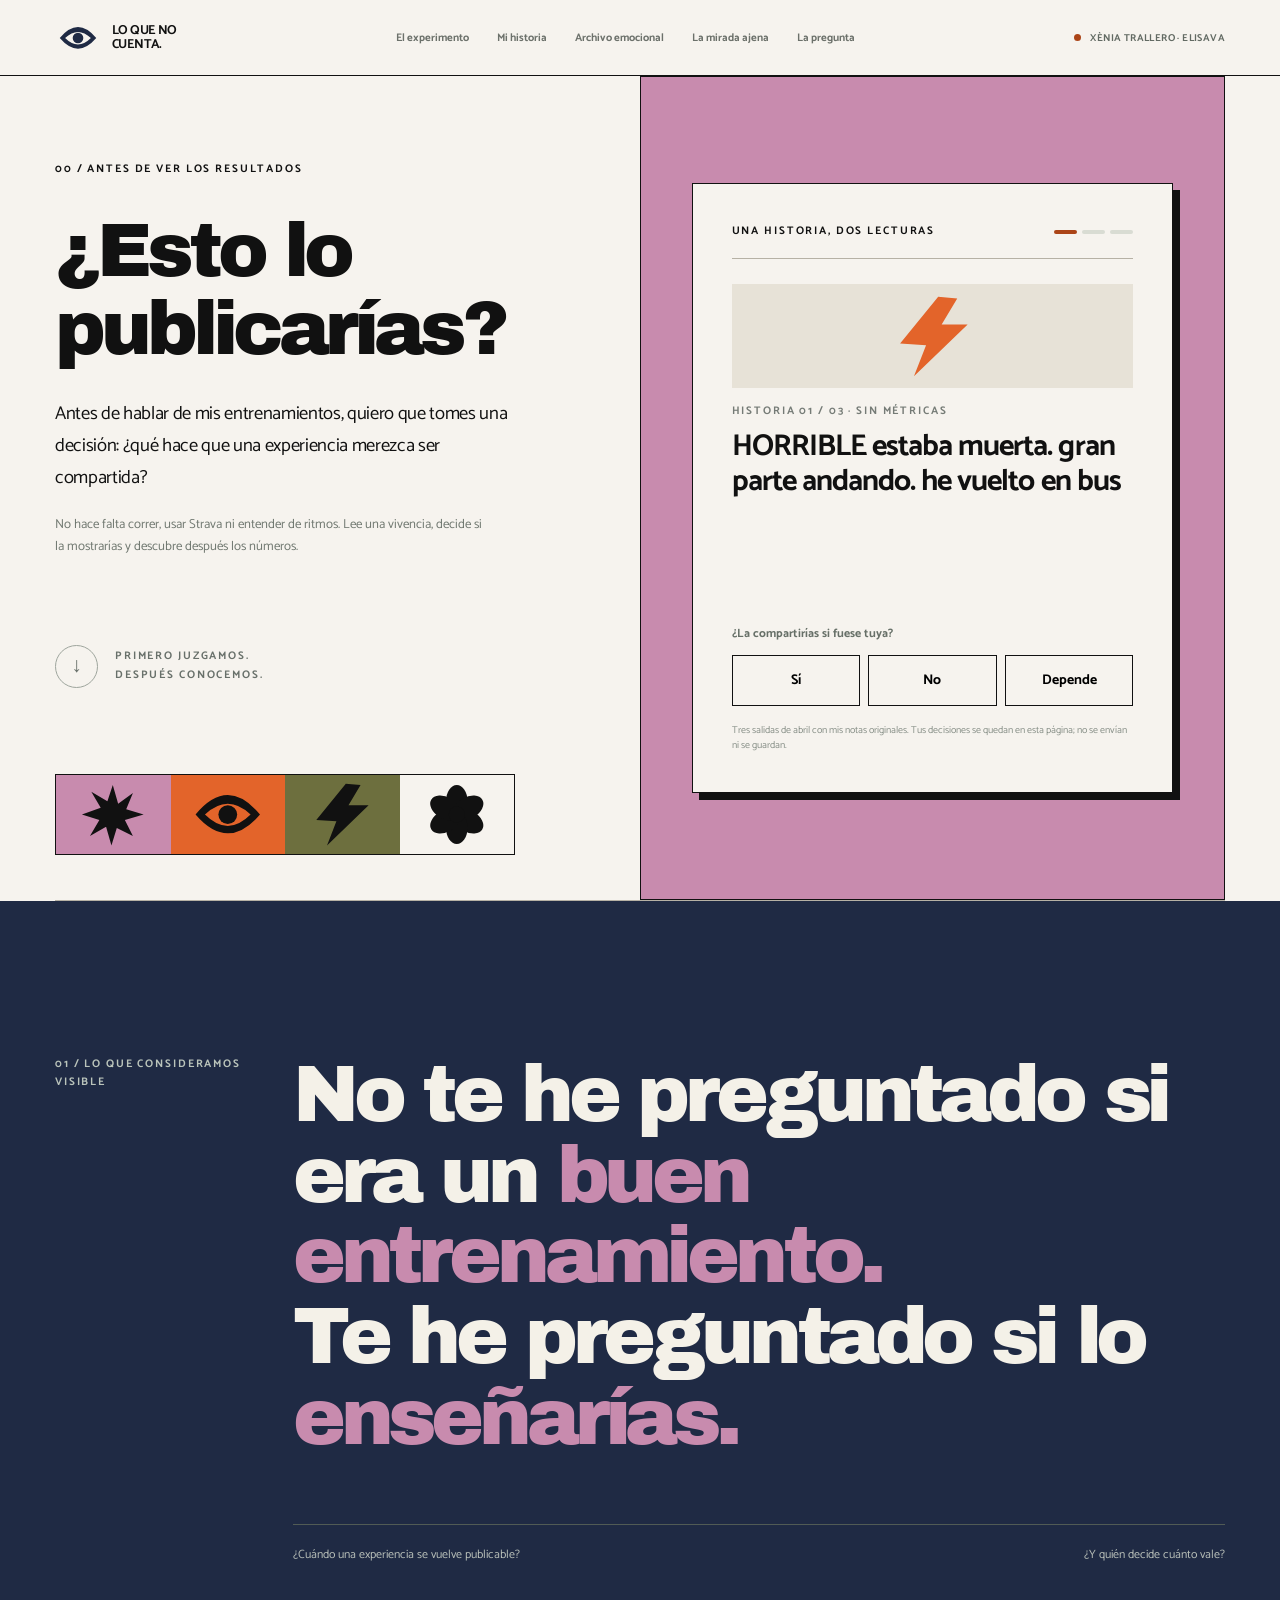
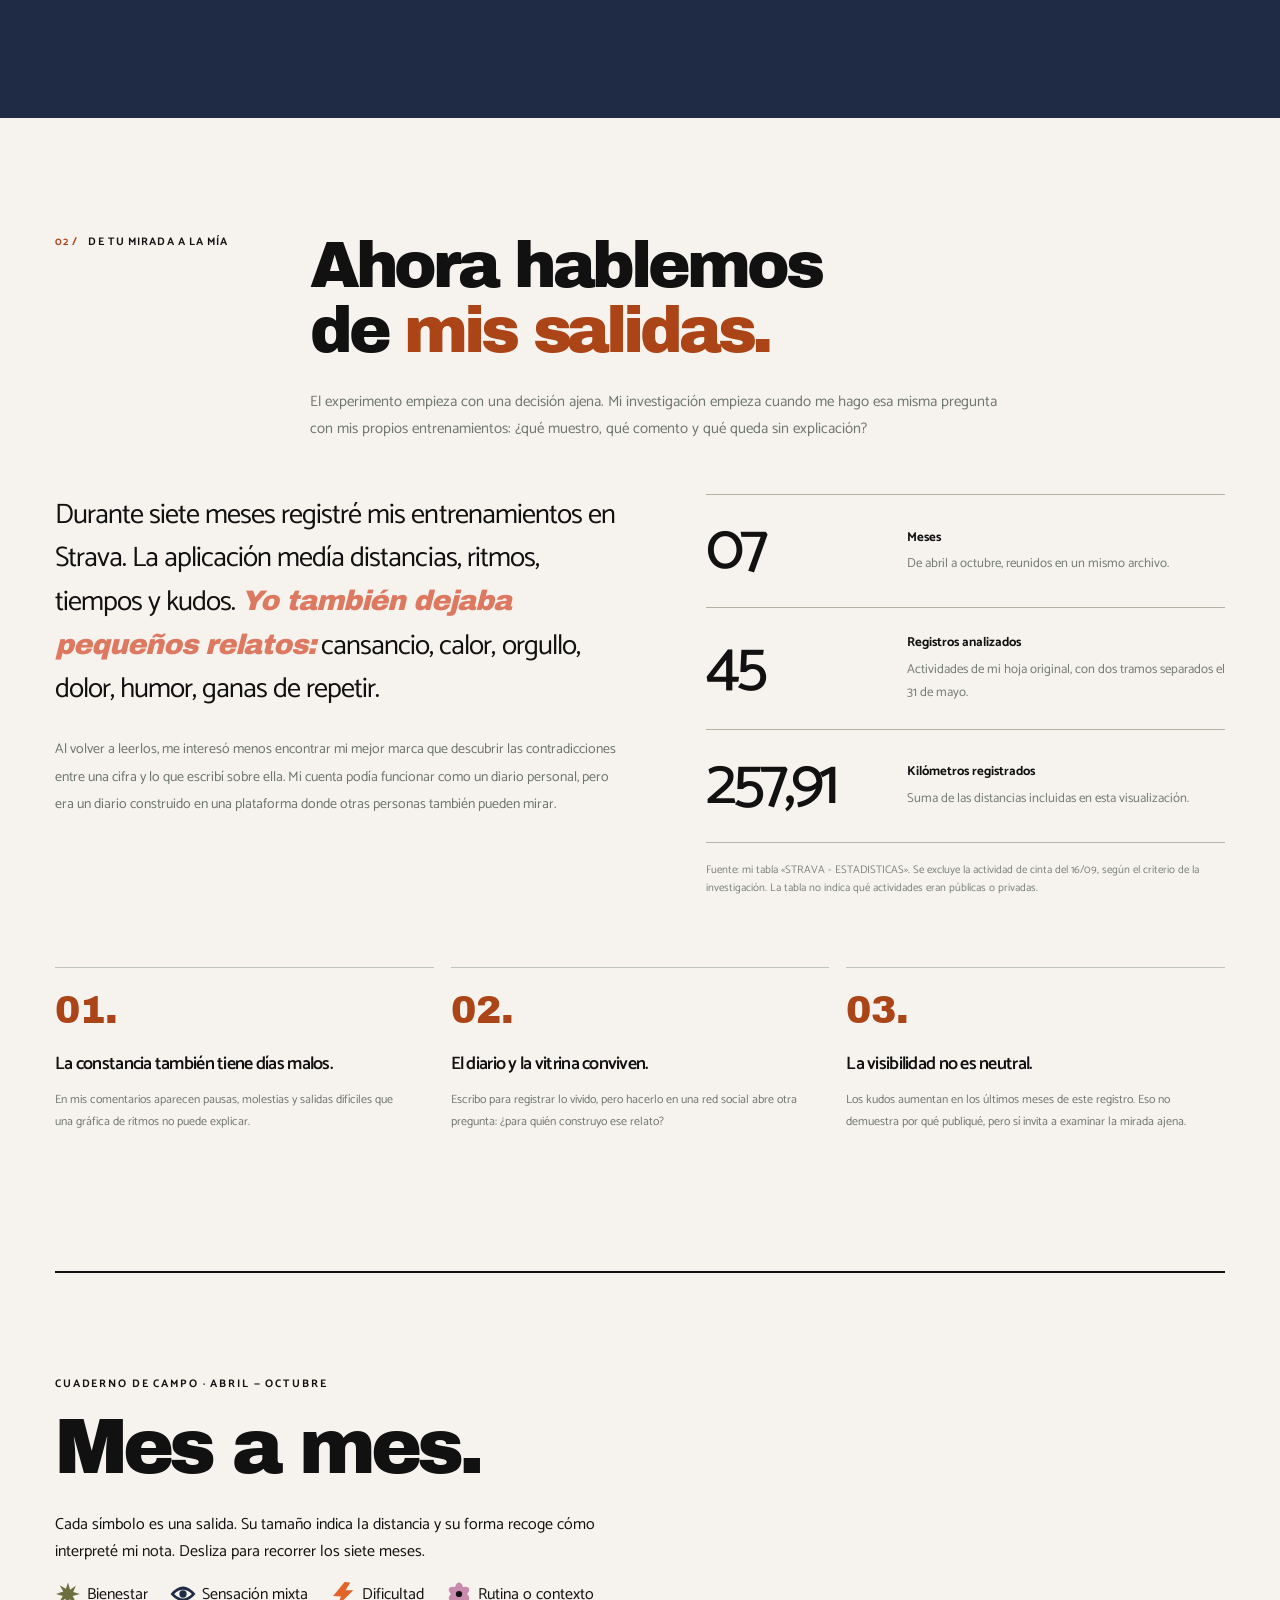
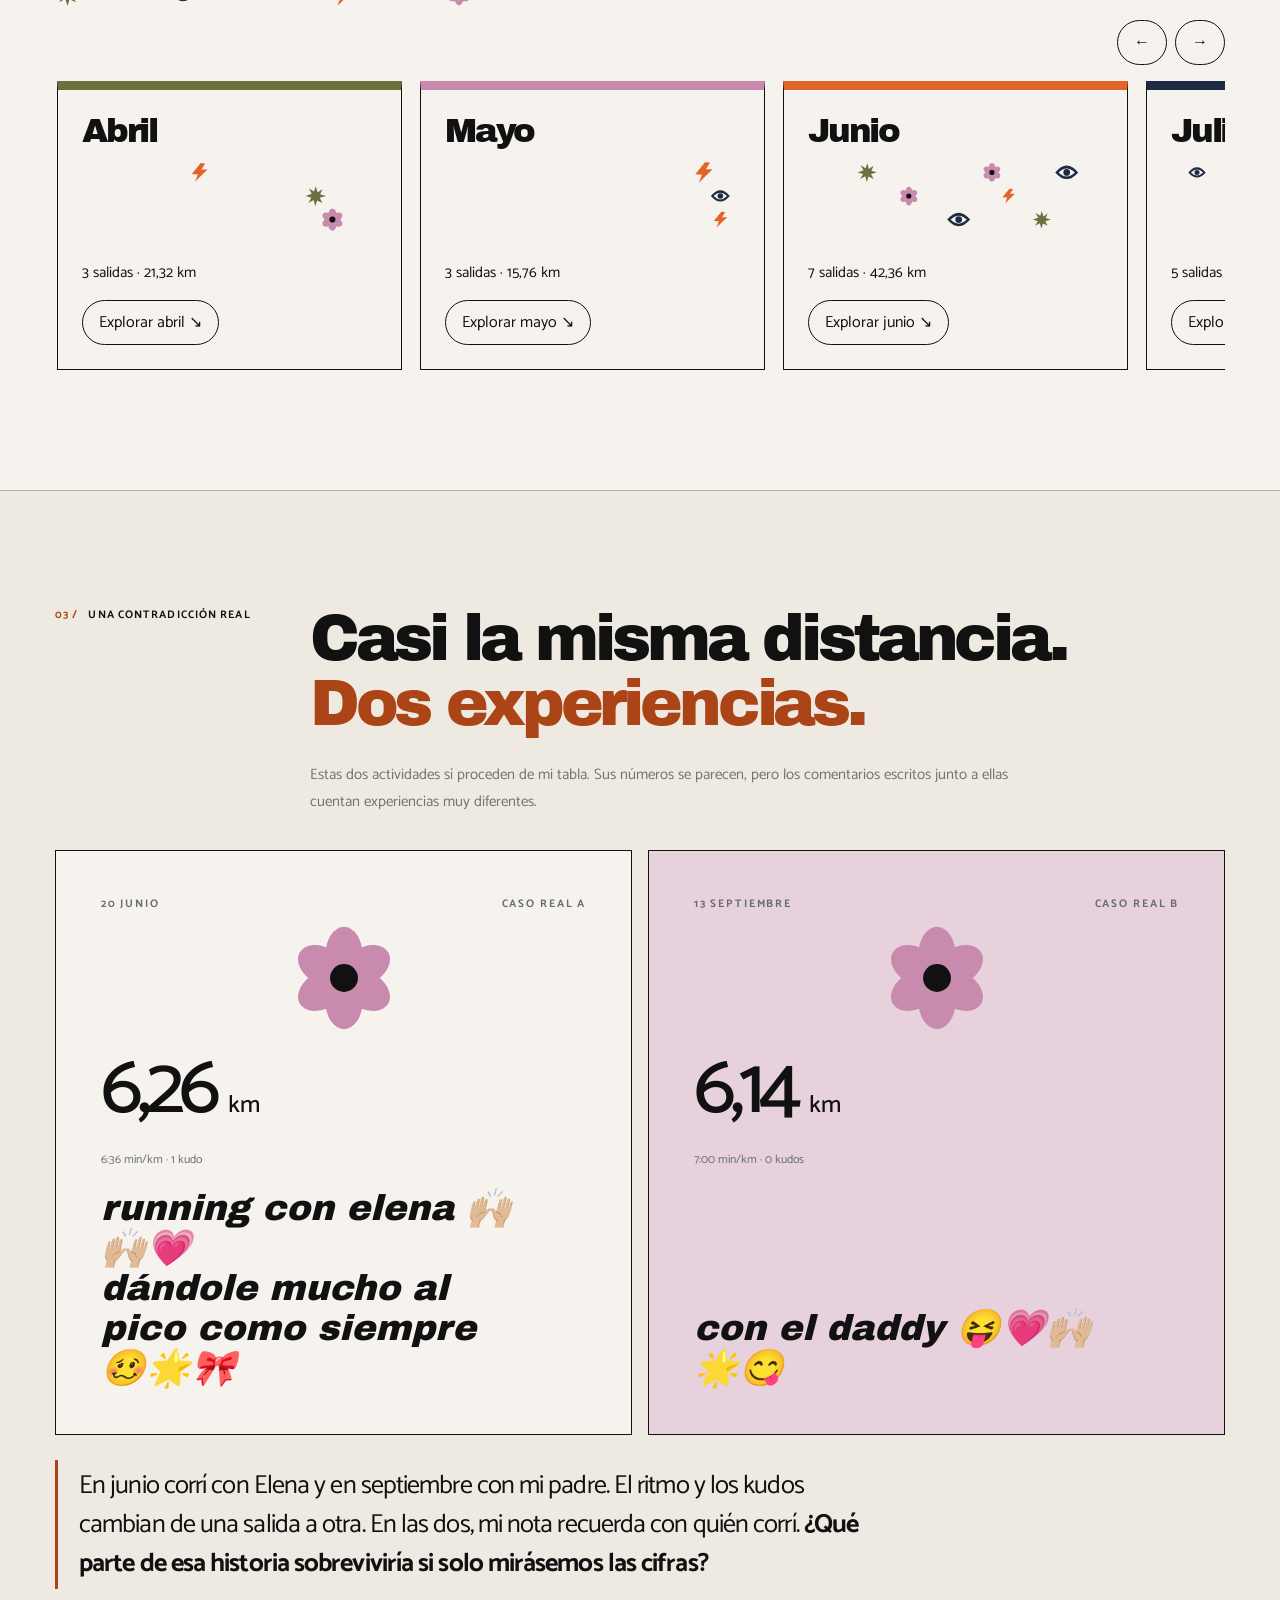
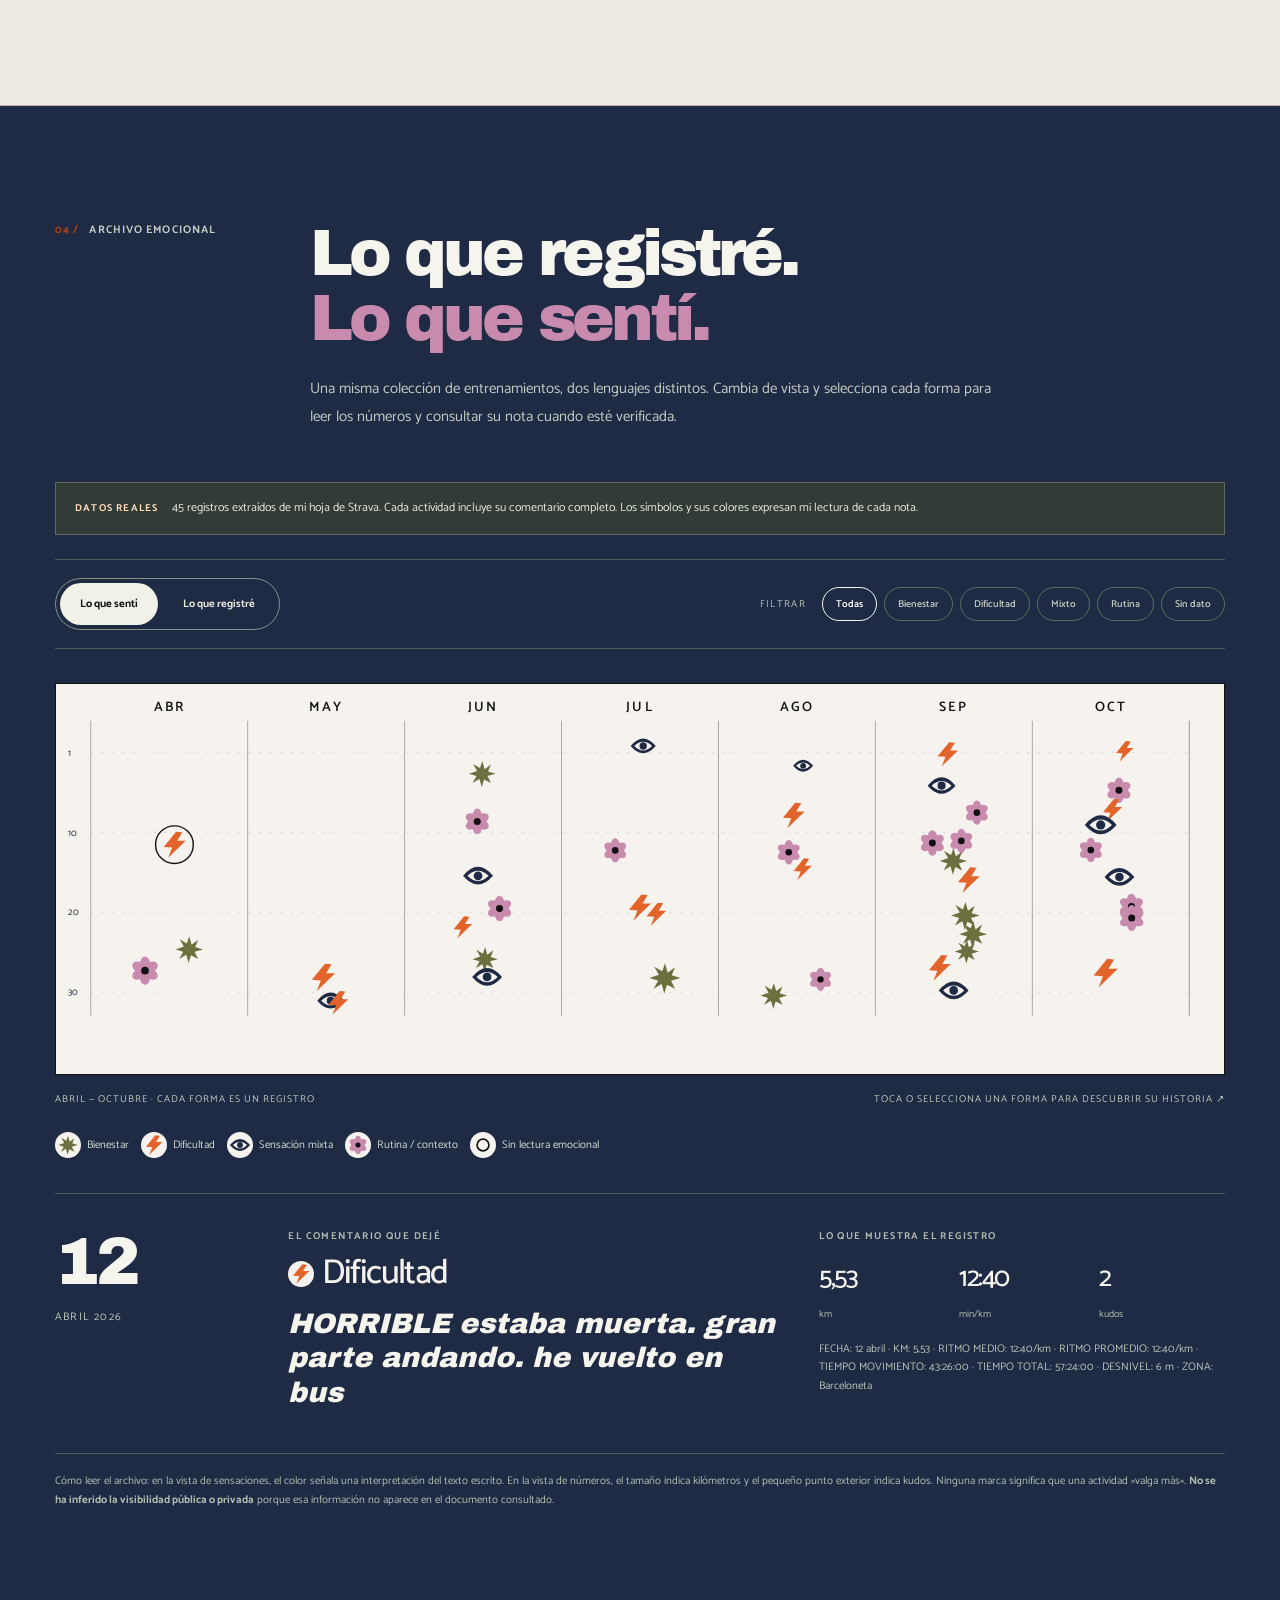
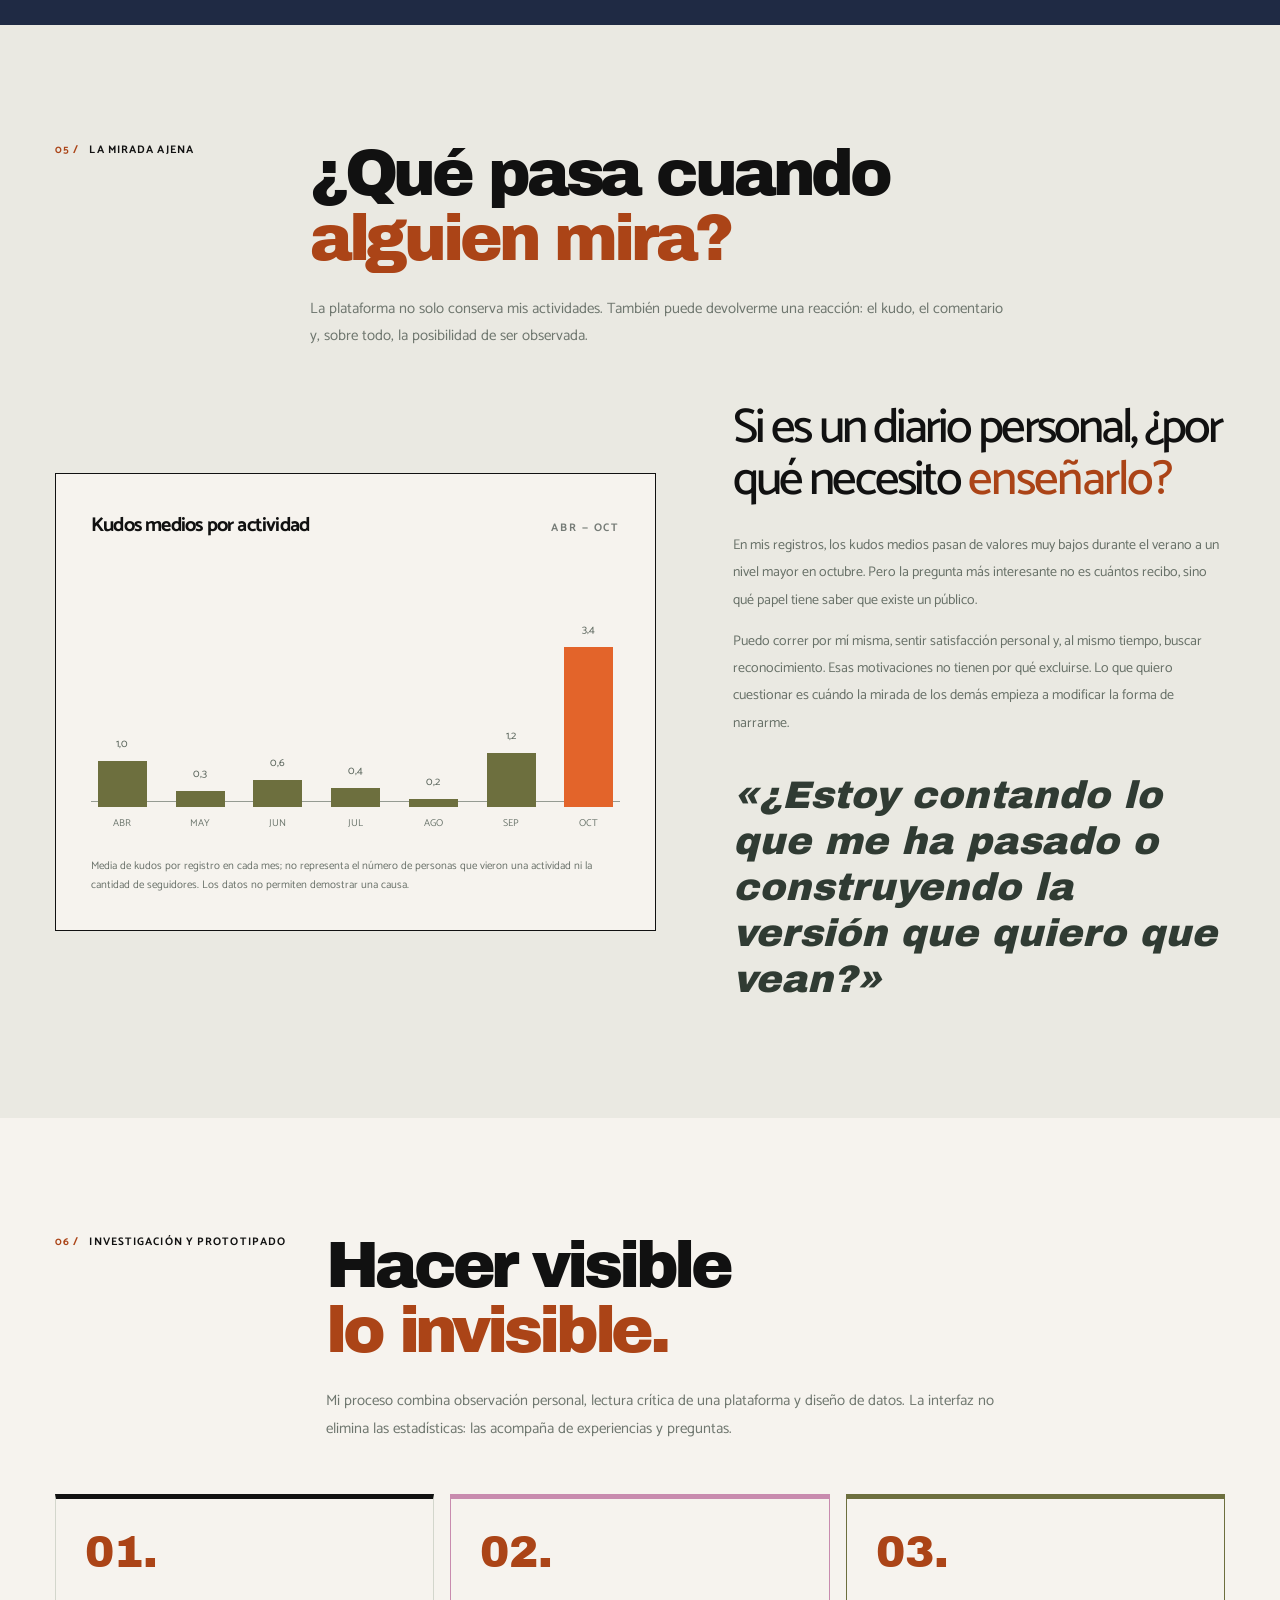
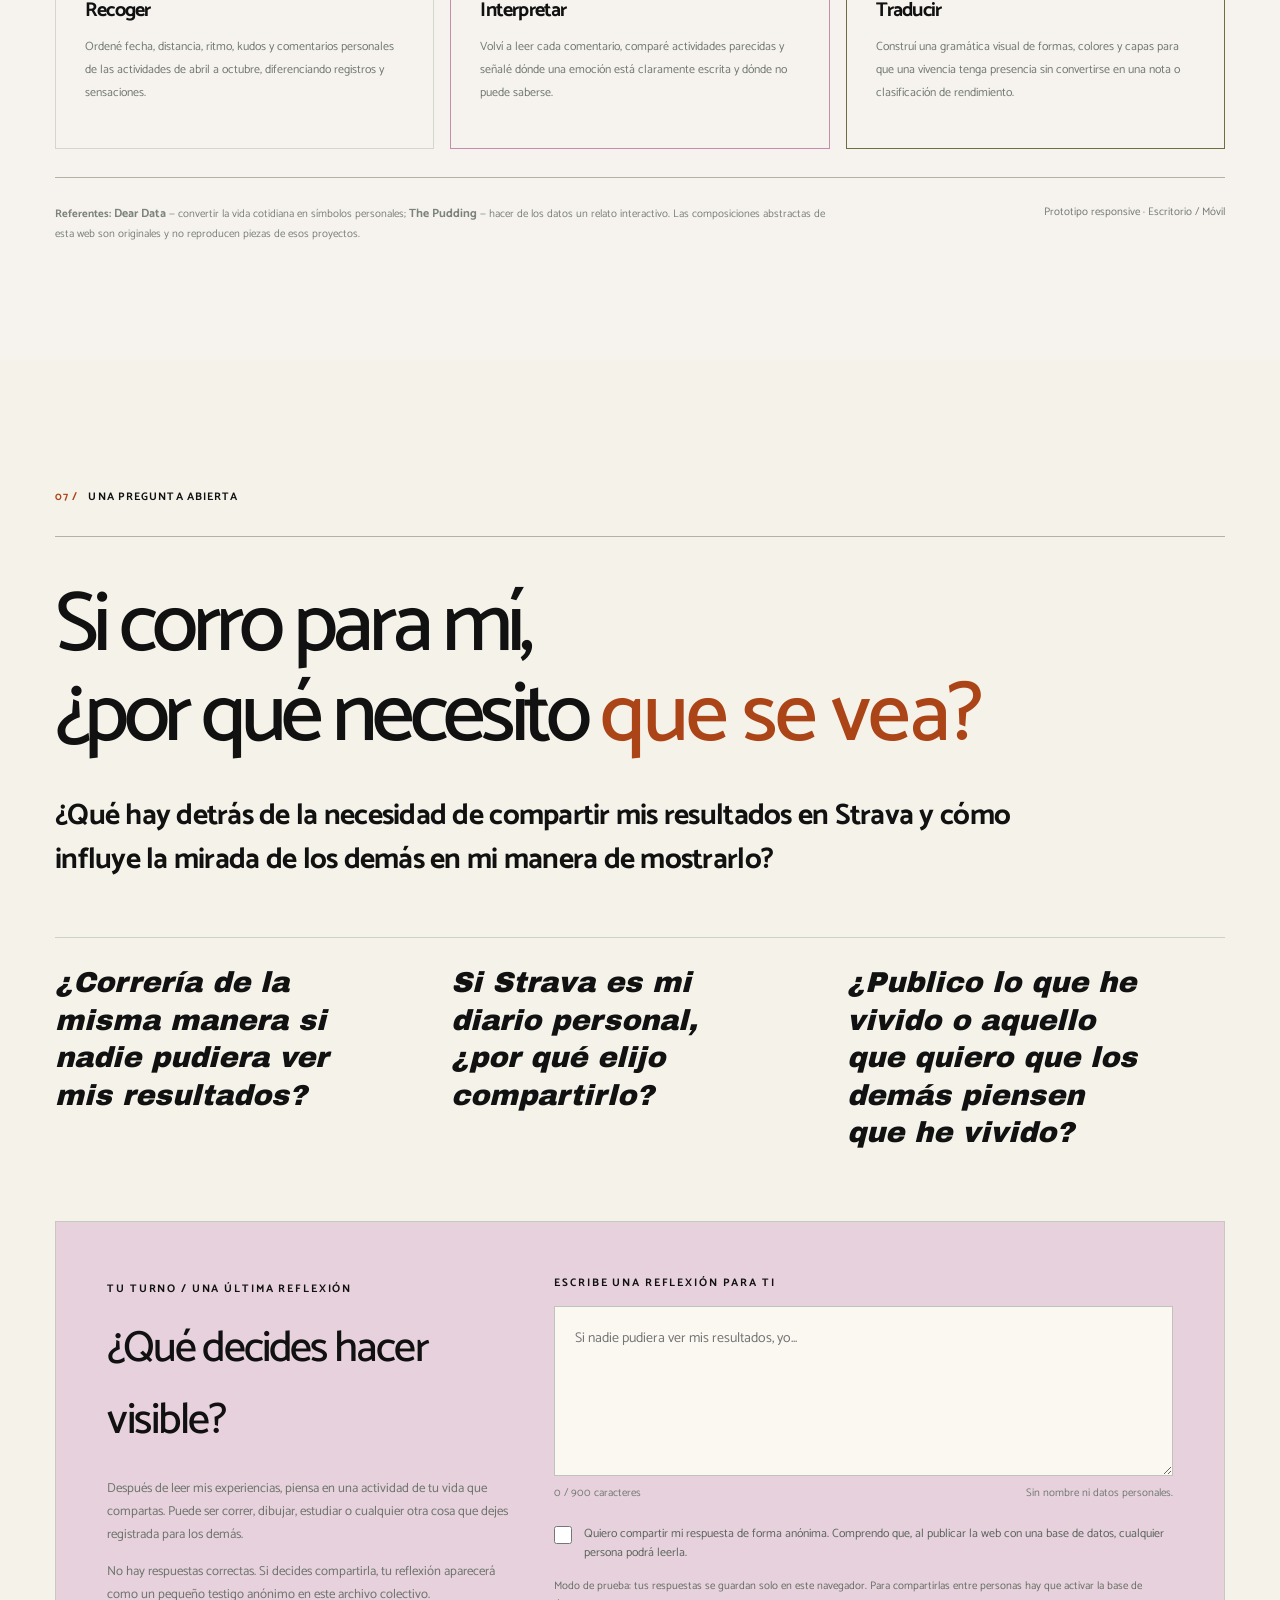
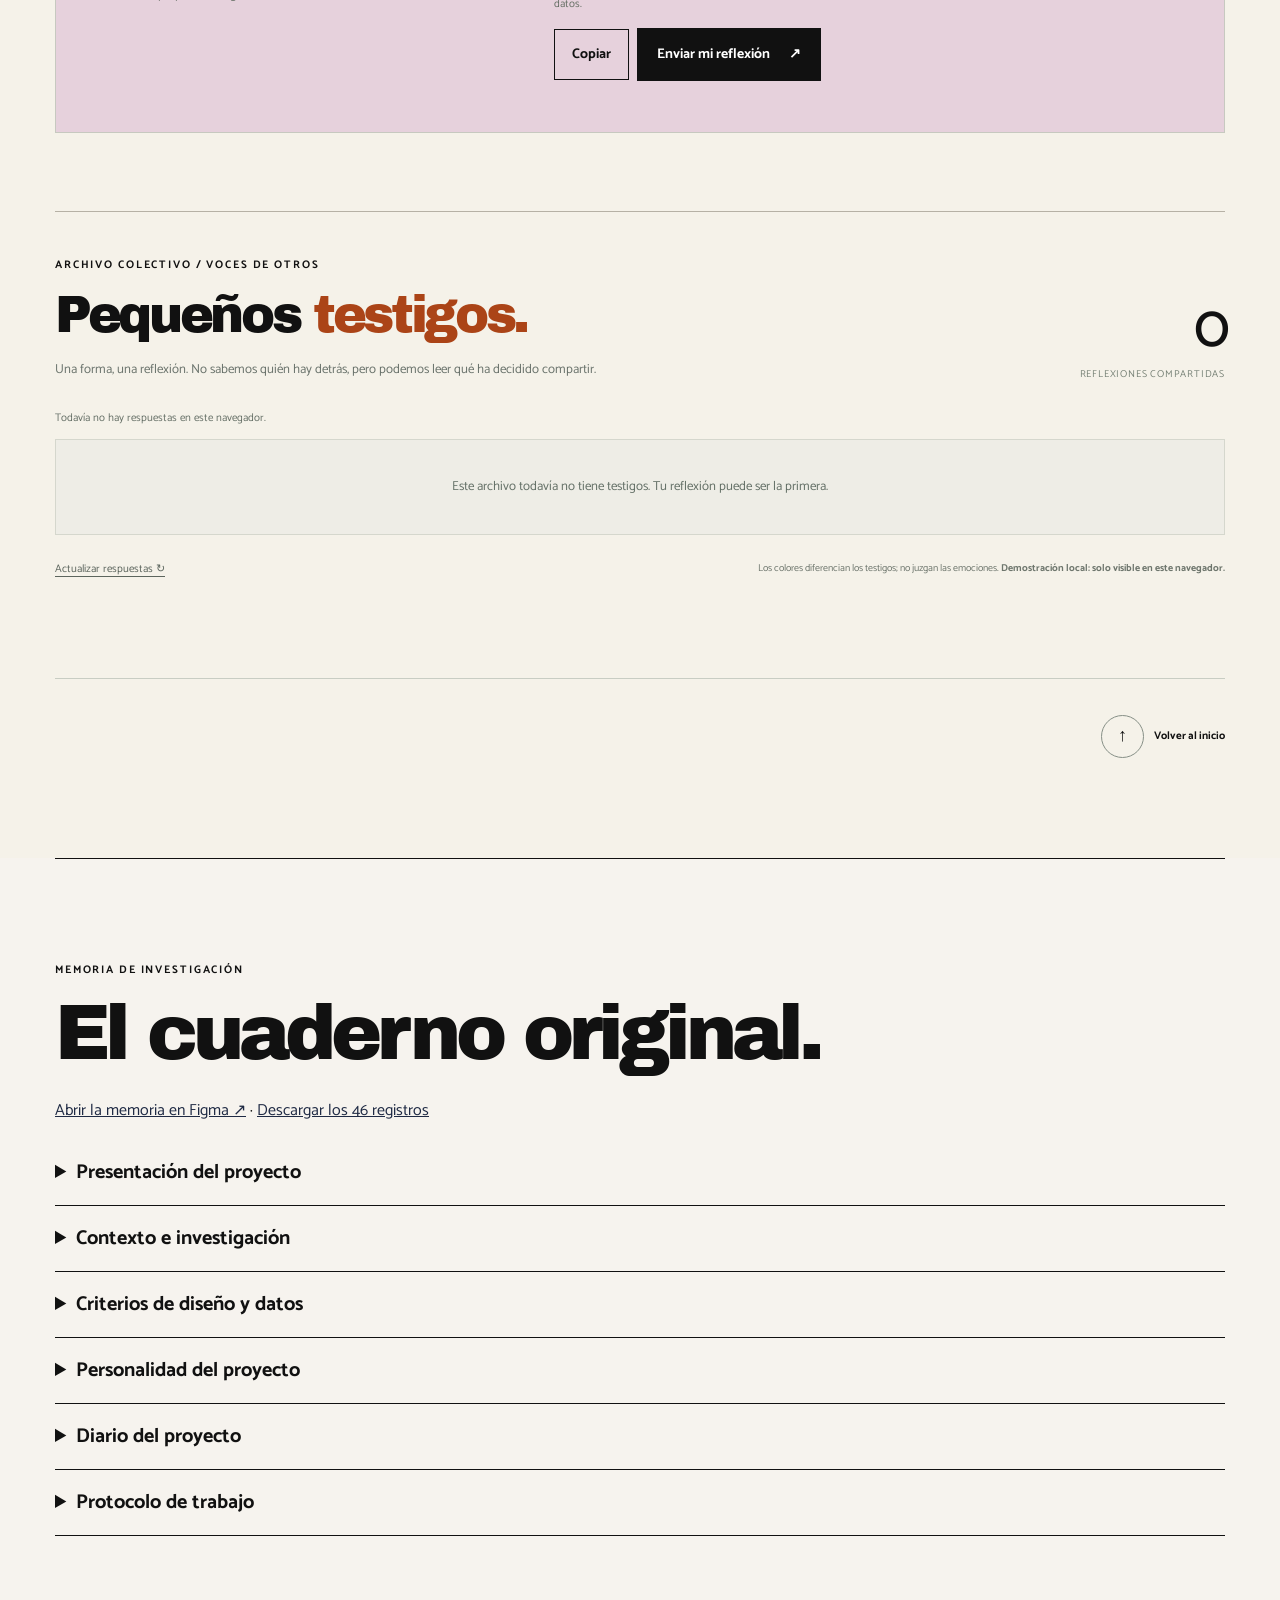
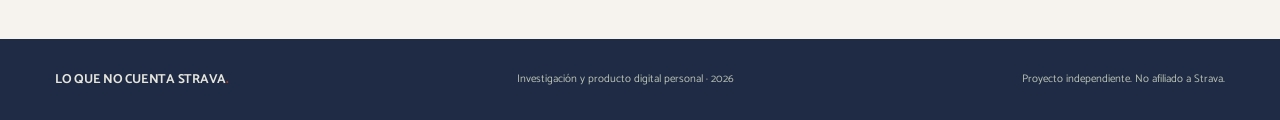
==== Lo_que_no_cuenta_Strava.html @ 8b1f1127 "Web y cambios 23/11" ====
<!doctype html>
<html lang="es">
<head>
  <meta charset="utf-8">
  <meta name="viewport" content="width=device-width, initial-scale=1">
  <meta name="theme-color" content="#F6F3EE">
  <meta name="description" content="Lo que no cuenta Strava: una experiencia interactiva sobre qué entrenamientos decidimos mostrar y qué sentimos al correr.">
  <title>¿Esto lo publicarías? — Lo que no cuenta Strava</title>
<style>@font-face{font-family:Catamaran;src:url([data-uri]) format('truetype');font-weight:100 900;font-display:swap}
    :root{--paper:#f7f5f0;--cream:#eeece4;--white:#fffefa;--ink:#272c29;--muted:#757b76;--line:#d8dad2;--coral:#E3642A;--blue:#8ab1d0;--green:#9fb89a;--lilac:#b5a9c7;--mustard:#d9bd7c;--dark:#272d2b;--darkLine:#515b55;--sans:'Catamaran',Arial,sans-serif;--serif:'Instrument Serif',Georgia,serif}
    *{box-sizing:border-box}html{scroll-behavior:smooth;scroll-padding-top:77px}body{margin:0;background:var(--paper);color:var(--ink);font-family:var(--sans);-webkit-font-smoothing:antialiased}button,textarea{font:inherit}button{cursor:pointer}a{color:inherit}a:hover{color:#d96d55}button:focus-visible,a:focus-visible,textarea:focus-visible,[role=button]:focus-visible{outline:3px solid var(--coral);outline-offset:4px}::selection{background:var(--mustard);color:var(--ink)}[hidden]{display:none!important}
    .wrap{width:min(1320px,calc(100% - 110px));margin:auto}.eyebrow{font-size:11px;text-transform:uppercase;letter-spacing:.17em;font-weight:700;line-height:1.7}.micro{font-size:11px;line-height:1.65}.muted{color:var(--muted)}.serif{font-family:var(--serif);font-style:italic;font-weight:400;letter-spacing:-.035em}.display{font-weight:500;letter-spacing:-.075em;line-height:.94}.line{height:1px;background:var(--line)}.topbar{position:sticky;top:0;z-index:30;background:#f7f5f0ed;border-bottom:1px solid var(--line);backdrop-filter:blur(18px)}.nav{height:75px;display:flex;align-items:center;justify-content:space-between;gap:30px}.logo{display:inline-flex;align-items:center;gap:11px;text-decoration:none;font-size:13px;font-weight:700;line-height:1.06;letter-spacing:-.045em}.logo svg{width:35px;height:35px;flex:none}.navlinks{display:flex;align-items:center;gap:clamp(14px,2.2vw,36px)}.navlinks a{font-size:11px;font-weight:700;text-decoration:none;color:#6c716b}.navlinks a:hover{color:var(--coral)}.navmeta{font-size:10px;font-weight:700;letter-spacing:.12em;color:#626a63;text-transform:uppercase;white-space:nowrap}.navmeta:before{content:'';display:inline-block;width:7px;height:7px;background:var(--coral);border-radius:50%;margin-right:9px}.menu-btn{display:none;border:0;background:none;color:var(--ink);font-size:28px;line-height:1}.scroll-progress{position:absolute;bottom:-1px;left:0;height:2px;width:0;background:var(--coral)}
    /* The site starts with a decision, not a conventional introduction. */
    .opening{display:grid;grid-template-columns:1fr 1fr;min-height:min(825px,calc(100svh - 75px));border-bottom:1px solid var(--line)}.opening-copy{padding:clamp(55px,6.6vw,115px) clamp(30px,4.5vw,76px) 45px 0;position:relative;display:flex;flex-direction:column;justify-content:space-between;overflow:hidden}.opening-copy>div{position:relative;z-index:1}.opening h1{font-size:clamp(72px,7.5vw,116px);margin:33px 0 30px;max-width:760px}.opening h1 em{color:var(--coral);font-size:1.03em}.lede{font-size:clamp(16px,1.45vw,19px);line-height:1.75;letter-spacing:-.018em;max-width:465px;margin:0}.hint{font-size:13px;line-height:1.7;color:#707870;max-width:430px;margin:19px 0 0}.opening-tag{display:flex;gap:17px;align-items:center;padding-top:38px;color:#68706a}.round-arrow{display:grid;place-items:center;width:43px;height:43px;border:1px solid #9ea59d;border-radius:50%;font-size:21px;text-decoration:none;transition:transform .25s}.round-arrow:hover{transform:translateY(4px)}.opening-watermark{position:absolute;bottom:55px;right:0;opacity:.32;pointer-events:none;transform:translateX(25%);width:70%;max-width:480px}.opening-watermark path{fill:none;stroke:var(--coral);stroke-width:2}
    .experiment-pane{background:#f0eee7;border-left:1px solid var(--line);padding:clamp(26px,4vw,68px);display:flex;align-items:center;justify-content:center}.experiment-card{background:#fffcf5;box-shadow:0 22px 70px #2427220a;border:1px solid #d9dbd1;width:100%;max-width:565px;padding:clamp(25px,3vw,46px);min-height:610px;display:flex;flex-direction:column}.experiment-top{display:flex;justify-content:space-between;gap:18px;align-items:center;padding-bottom:17px;border-bottom:1px solid var(--line)}.step-dots{display:flex;gap:5px;align-items:center}.step-dots i{height:4px;width:23px;border-radius:8px;background:#d9dcd3;display:block}.step-dots i.active{background:var(--coral)}.sketch{width:100%;height:104px;display:flex;align-items:center;justify-content:center;overflow:hidden;margin:25px 0 14px}.sketch svg{height:100px;width:100%;max-width:340px}.sketch path{fill:none;stroke-linecap:round;stroke-linejoin:round}.story-text{font-size:clamp(24px,2.35vw,35px);line-height:1.18;letter-spacing:-.047em;margin:8px 0 28px;font-weight:500;min-height:139px}.answer-area{margin-top:auto}.prompt{font-size:12px;margin-bottom:12px;font-weight:700;color:#677068}.choice-row{display:grid;grid-template-columns:1fr 1fr 1fr;gap:8px}.choice{border:1px solid #aeb5aa;background:transparent;padding:13px 8px;font-size:11px;font-weight:700;min-height:44px}.choice:hover,.choice.selected{color:#fff;border-color:var(--ink);background:var(--ink)}.reveal{margin-top:22px;padding-top:20px;border-top:1px solid var(--line);animation:appear .35s both}.reveal-title{display:flex;justify-content:space-between;font-size:10px;letter-spacing:.1em;font-weight:700;text-transform:uppercase;color:#70776e;margin-bottom:13px}.metrics{display:grid;grid-template-columns:repeat(3,1fr);gap:10px}.metric b{display:block;font-size:clamp(22px,2.5vw,34px);font-weight:500;letter-spacing:-.065em}.metric span{display:block;font-size:10px;color:#747b73;margin-top:4px}.reveal p{font-size:13px;line-height:1.68;color:#5f6861;margin:19px 0 0}.experiment-next{display:flex;gap:12px;align-items:center;margin-top:16px;flex-wrap:wrap}.solid-btn{border:1px solid var(--ink);background:var(--ink);color:#fff;padding:14px 19px;font-size:11px;font-weight:700;text-decoration:none;display:inline-flex;gap:19px;align-items:center;justify-content:center;transition:.2s}.solid-btn:hover{background:#4a534c;color:white}.text-btn{border:0;background:none;text-decoration:underline;text-underline-offset:4px;color:#5c655d;font-size:11px;padding:10px 0}.epilogue{border:1px solid #e3d9cd;background:#f7f1e7;padding:18px 20px;margin-top:13px}.epilogue p{margin:8px 0 0;font-size:13px;line-height:1.7;color:#60685f}.exp-note{color:#889088;font-size:10px;line-height:1.55;margin-top:17px}
    @keyframes appear{from{opacity:0;transform:translateY(9px)}to{opacity:1;transform:translateY(0)}}
    /* The editorial reversal */
    .turning{background:var(--dark);color:#f4f1e8;padding:clamp(90px,12vw,175px) 0}.turning .layout{display:grid;grid-template-columns:.35fr 1.65fr;gap:40px}.turning .kicker{color:#bac4bb}.turning h2{font-size:clamp(45px,6.2vw,93px);margin:0;font-weight:500;letter-spacing:-.065em;line-height:1.09;max-width:1130px}.turning h2 em{color:#f29c85}.turning .turning-foot{border-top:1px solid var(--darkLine);margin-top:65px;padding-top:20px;display:flex;justify-content:space-between;gap:20px;color:#b6bdb7;font-size:12px}
    .section{padding:clamp(80px,9vw,145px) 0}.section-head{display:grid;grid-template-columns:.38fr 1.62fr;gap:40px;margin-bottom:52px}.section-head h2{font-size:clamp(45px,5vw,78px);margin:0}.section-head h2 em{color:var(--coral)}.section-head p{font-size:15px;line-height:1.83;max-width:700px;color:#6e766e;margin:24px 0 0}.index-label{display:flex;gap:10px;align-items:baseline;font-size:11px;letter-spacing:.1em;text-transform:uppercase;font-weight:700;white-space:nowrap}.index-label strong{color:var(--coral)}
    .bio-layout{display:grid;grid-template-columns:1.04fr .96fr;gap:clamp(35px,7vw,130px);align-items:start}.bio-prose{font-size:clamp(20px,2.2vw,30px);line-height:1.52;letter-spacing:-.035em;max-width:650px;margin:0}.bio-prose em{font-family:var(--serif);font-style:italic;color:#dd7961}.bio-prose + p{font-size:14px;line-height:1.95;color:#6d756d;max-width:600px;margin-top:26px}.file-notes{border-top:1px solid var(--line)}.data-stat{padding:24px 0;display:grid;grid-template-columns:.55fr 1fr;gap:25px;border-bottom:1px solid var(--line);align-items:center}.data-stat b{font-size:clamp(46px,5vw,72px);font-weight:500;letter-spacing:-.075em;line-height:1}.data-stat span{font-size:13px;line-height:1.75;color:#737b72}.data-stat span strong{display:block;color:var(--ink);font-weight:700;font-size:13px;margin-bottom:4px}.data-source{margin:18px 0 0;font-size:11px;line-height:1.65;color:#7b827a}.observations{margin-top:70px;display:grid;grid-template-columns:repeat(3,1fr);gap:17px}.observation{border-top:1px solid #bfc5ba;padding:24px 22px 22px 0}.observation .count{font-family:var(--serif);font-size:38px;color:var(--coral);line-height:1}.observation h3{font-size:18px;font-weight:600;letter-spacing:-.04em;margin:17px 0 10px}.observation p{font-size:12px;line-height:1.85;color:#727870;max-width:350px;margin:0}
    .duel{background:#ebe9e2;border-top:1px solid var(--line);border-bottom:1px solid var(--line)}.duel .section-head{margin-bottom:34px}.duel-grid{display:grid;grid-template-columns:1fr 1fr;gap:16px}.duel-card{background:#f9f7f1;padding:clamp(25px,3.5vw,48px);min-height:420px;display:flex;flex-direction:column;position:relative;overflow:hidden}.duel-card.second{background:#e2e9e3}.duel-top{display:flex;justify-content:space-between;gap:15px;color:#656e66}.duel-art{height:128px;display:grid;place-items:center}.duel-art svg{width:min(100%,370px);height:126px}.duel-card .distance{font-size:clamp(53px,6.3vw,90px);font-weight:500;letter-spacing:-.075em;line-height:.94;margin:10px 0}.duel-card .distance small{font-size:.3em;letter-spacing:0}.duel-card blockquote{margin:auto 0 0;padding-top:20px;max-width:430px;font-family:var(--serif);font-style:italic;font-size:clamp(24px,2.8vw,36px);line-height:1.12}.duel-under{font-size:12px;color:#69726a;margin-top:12px}.duel-point{margin-top:25px;border-left:3px solid var(--coral);padding:6px 0 6px 21px;font-size:clamp(17px,2.1vw,26px);letter-spacing:-.035em;line-height:1.5;max-width:830px}.duel-disclaimer{font-size:11px;line-height:1.7;color:#747b72;margin:13px 0 0}
    /* Emotion archive */
    .archive{background:var(--dark);color:#f5f4ed}.archive .index-label{color:#c6ccc4}.archive .section-head h2 em{color:#f0a48d}.archive .section-head p{color:#c2c9c0}.data-banner{margin:0 0 24px;padding:15px 19px;border:1px solid #606a61;background:#323b35;display:flex;gap:14px;align-items:flex-start;font-size:12px;line-height:1.7;color:#e2e6dc}.data-banner .badge{white-space:nowrap;color:#ffddbc;text-transform:uppercase;letter-spacing:.12em;font-weight:700;font-size:10px;margin-top:2px}.archive-toolbar{border-top:1px solid var(--darkLine);border-bottom:1px solid var(--darkLine);padding:18px 0;display:flex;flex-wrap:wrap;gap:20px;justify-content:space-between;align-items:center}.switches{border:1px solid #879188;border-radius:40px;padding:4px;display:flex;gap:5px}.switches button{border:none;background:transparent;color:#e1e4dc;border-radius:30px;padding:12px 20px;font-size:11px;font-weight:700}.switches button[aria-pressed=true]{color:var(--ink);background:#f2f1e9}.filters{display:flex;gap:7px;align-items:center;flex-wrap:wrap}.filters span{font-size:10px;text-transform:uppercase;letter-spacing:.13em;color:#bdc4b9;margin-right:9px}.filters button{border:1px solid #606a62;background:transparent;color:#bdc4b9;border-radius:40px;padding:8px 13px;font-size:10px;font-weight:600}.filters button[aria-pressed=true]{border-color:#f5f4ee;color:white}.filters button:hover{border-color:#a6afa4}.archive-scroller{overflow-x:auto;overflow-y:hidden;scrollbar-color:#68726a transparent;margin-top:34px;padding-bottom:6px}.archive-viz{display:block;width:100%;min-width:730px;height:auto;max-height:460px}.archive-viz .dot{cursor:pointer}.archive-viz .dot:hover{filter:brightness(1.15)}.archive-viz .dot:focus-visible{outline:none}.archive-viz .dot:focus-visible .focus-ring{opacity:1;stroke:white}.archive-caption{display:flex;justify-content:space-between;gap:18px;flex-wrap:wrap;font-size:10px;color:#bdc8bc;letter-spacing:.1em;text-transform:uppercase;margin-top:16px}.legend{display:flex;flex-wrap:wrap;gap:11px 25px;border-bottom:1px solid var(--darkLine);padding:25px 0 35px;margin-bottom:34px}.legend span{display:inline-flex;gap:8px;align-items:center;color:#d3d9cf;font-size:11px}.legend i{width:11px;height:11px;border-radius:50%;display:inline-block}.archive-detail{display:grid;grid-template-columns:.44fr 1.1fr .9fr;gap:35px;align-items:start;min-height:195px}.selected-day{font-family:var(--serif);font-size:67px;line-height:.95}.selected-month{font-size:11px;color:#bdc8bc;letter-spacing:.11em;text-transform:uppercase;margin-top:12px}.detail-eyebrow{font-size:10px;font-weight:700;text-transform:uppercase;letter-spacing:.14em;color:#afbaae;margin-bottom:12px}.detail-name{font-size:clamp(22px,2.7vw,36px);font-weight:500;line-height:1.05;letter-spacing:-.045em;margin:0 0 15px}.detail-quote{font-family:var(--serif);font-style:italic;font-size:clamp(22px,2.2vw,30px);line-height:1.22;margin:0}.detail-metrics{display:grid;grid-template-columns:repeat(3,1fr);gap:14px;margin-bottom:18px}.detail-metrics b{display:block;font-size:clamp(20px,2.1vw,30px);letter-spacing:-.055em;font-weight:500}.detail-metrics span{display:block;font-size:10px;color:#afbaae;margin-top:5px}.detail-scope{font-size:11px;line-height:1.7;color:#bac3b8}.archive-foot{border-top:1px solid var(--darkLine);padding-top:18px;color:#b0bbb0;font-size:11px;line-height:1.75;margin-top:30px}
    .gaze{background:#eae9e2}.gaze-grid{display:grid;grid-template-columns:1.1fr .9fr;gap:clamp(35px,6vw,100px);align-items:center}.gaze-chart{border:1px solid #c5c8c0;padding:35px;background:#f6f4ec}.gaze-chart-top{display:flex;align-items:baseline;justify-content:space-between;gap:20px}.gaze-chart h3{font-size:20px;letter-spacing:-.04em;margin:0}.bar-box{height:220px;display:flex;gap:15px;align-items:flex-end;border-bottom:1px solid #959b92;margin-top:40px}.bar-col{flex:1;display:flex;align-items:center;flex-direction:column;justify-content:end;height:100%;gap:8px}.bar-value{font-size:11px;color:#556057}.bar{width:100%;max-width:49px;background:var(--blue);min-height:3px;transition:height .6s ease}.bar-col:last-child .bar{background:var(--coral)}.bar-col small{font-size:10px;color:#6c766d;margin:0 0 -30px}.chart-foot{font-size:11px;line-height:1.75;color:#6b736b;margin:55px 0 0}.gaze-prose h3{font-size:clamp(31px,3.8vw,55px);line-height:1.08;letter-spacing:-.06em;font-weight:500;margin:0 0 25px}.gaze-prose h3 em{color:var(--coral)}.gaze-prose p{font-size:14px;line-height:1.95;color:#687168;max-width:500px}.gaze-prose .insight{font-family:var(--serif);font-size:clamp(25px,3vw,39px);color:#303b33;font-style:italic;margin-top:35px;line-height:1.2}
    .method{background:var(--paper)}.method-cards{display:grid;grid-template-columns:repeat(3,1fr);gap:16px}.method-card{min-height:255px;border:1px solid #d3d6cc;padding:29px;display:flex;flex-direction:column}.method-card .num{font-family:var(--serif);font-size:44px;color:var(--coral)}.method-card h3{font-size:20px;letter-spacing:-.04em;margin:18px 0 9px}.method-card p{font-size:12px;color:#737a71;line-height:1.9;margin:0}.method-link{margin-top:auto;padding-top:20px;font-size:11px;text-decoration:underline;text-underline-offset:4px}.references{display:flex;justify-content:space-between;gap:20px;align-items:flex-start;border-top:1px solid var(--line);padding-top:25px;margin-top:28px;flex-wrap:wrap}.references p{font-size:11px;color:#7c8479;margin:0;max-width:770px;line-height:1.8}.references a{font-size:12px;font-weight:700;text-decoration:none}
    /* The question becomes explicit only at the end. */
    .finale{background:#f5f2e9;padding:clamp(85px,10vw,170px) 0 100px}.finale .line{margin:30px 0 45px}.finale h2{max-width:1180px;font-size:clamp(48px,6.6vw,106px);line-height:1.06;font-weight:500;letter-spacing:-.067em;margin:0 0 34px}.finale h2 em{color:var(--coral)}.finale .main-question{font-size:clamp(19px,2.3vw,30px);max-width:970px;line-height:1.48;letter-spacing:-.025em;margin:0 0 34px}.reflect-questions{display:grid;grid-template-columns:repeat(3,1fr);gap:18px;border-top:1px solid #ccd0c5;padding-top:26px;margin:55px 0 70px}.reflect-questions p{font-family:var(--serif);font-style:italic;font-size:clamp(21px,2.25vw,30px);line-height:1.3;margin:0;max-width:300px}.reflect-box{border:1px solid #c7c9c0;background:#ebe9e0;display:grid;grid-template-columns:.8fr 1.2fr;gap:35px;padding:clamp(25px,4vw,53px)}.reflect-box h3{font-size:clamp(30px,3.4vw,49px);font-weight:500;letter-spacing:-.05em;margin:12px 0 20px}.reflect-box p{font-size:13px;line-height:1.8;color:#6d746c;max-width:440px}.reflect-form textarea{display:block;width:100%;min-height:150px;border:1px solid #bfc4ba;padding:20px;resize:vertical;background:#faf8f1;color:#263029;font-size:14px;line-height:1.7}.reflect-actions{display:flex;align-items:center;justify-content:space-between;gap:15px;margin-top:14px;flex-wrap:wrap}.copy-status{font-size:11px;color:#677066}.final-thought{border-top:1px solid #c8cdc3;padding-top:36px;display:flex;align-items:end;justify-content:space-between;gap:35px;margin-top:90px}.final-thought blockquote{font-size:clamp(32px,5vw,72px);line-height:1.08;letter-spacing:-.07em;margin:0;max-width:930px;font-weight:500}.final-thought blockquote em{color:#e7846c}.to-top{display:flex;gap:10px;align-items:center;font-size:11px;font-weight:700;white-space:nowrap;text-decoration:none}.to-top span{height:43px;width:43px;border-radius:50%;display:grid;place-items:center;border:1px solid #879087;font-size:18px}footer{background:var(--dark);color:#e5e6de;padding:30px 0}.footer-line{display:flex;flex-wrap:wrap;align-items:center;justify-content:space-between;gap:15px}.footer-line b{font-size:13px;letter-spacing:-.02em}.footer-line small{font-size:11px;color:#b6c0b4}
    @media(max-width:1050px){.wrap{width:calc(100% - 64px)}.opening{grid-template-columns:1fr 1fr}.opening h1{font-size:clamp(60px,7.4vw,85px)}.opening-copy{padding-top:75px}.experiment-pane{padding:30px}.experiment-card{padding:27px}.story-text{font-size:29px}.navmeta{display:none}.archive-detail{grid-template-columns:.42fr 1fr}.archive-detail>div:last-child{grid-column:2}.data-stat{grid-template-columns:.6fr 1fr}}
    @media(max-width:760px){.wrap{width:calc(100% - 36px)}.nav{height:65px}.menu-btn{display:block}.navlinks{display:none;position:absolute;top:65px;left:0;right:0;background:var(--paper);border-bottom:1px solid var(--line);padding:15px 18px 24px;flex-direction:column;align-items:stretch;gap:0;box-shadow:0 12px 16px #0000000f}.navlinks.open{display:flex}.navlinks a{font-size:14px;padding:13px 5px}.opening{display:block;min-height:auto}.opening-copy{padding:44px 0 32px;min-height:auto}.opening h1{font-size:clamp(65px,12vw,94px);margin:22px 0 21px}.opening-watermark{width:60%;bottom:20px;right:0}.opening-tag{display:none}.experiment-pane{border-left:none;border-top:1px solid var(--line);margin:0 -18px;padding:25px 18px 45px}.experiment-card{max-width:600px;min-height:590px}.story-text{font-size:clamp(28px,6vw,39px)}.turning .layout,.section-head,.bio-layout,.gaze-grid,.reflect-box{grid-template-columns:1fr;gap:25px}.turning .turning-foot{margin-top:38px}.section{padding:85px 0}.section-head h2{font-size:clamp(48px,8.2vw,71px)}.bio-layout{gap:43px}.observations{grid-template-columns:1fr;gap:0;margin-top:45px}.observation{padding:20px 0}.duel-grid{grid-template-columns:1fr}.duel-card{min-height:370px}.duel-art{height:100px}.duel-art svg{height:98px}.archive-detail{grid-template-columns:1fr;gap:26px}.archive-detail>div:last-child{grid-column:auto}.selected-day{font-size:52px}.gaze-grid{gap:70px}.method-cards{grid-template-columns:1fr}.method-card{min-height:210px}.reflect-questions{grid-template-columns:1fr;gap:23px;margin:45px 0}.reflect-questions p{max-width:none}.final-thought{display:block}.to-top{margin-top:35px}.finale h2{font-size:clamp(51px,9vw,77px)}}
    @media(max-width:450px){.opening h1{font-size:clamp(57px,12vw,71px)}.opening-copy{min-height:auto}.lede{font-size:16px}.hint{font-size:12px}.experiment-card{padding:20px;min-height:585px}.sketch{height:83px;margin:19px 0}.sketch svg{height:80px}.story-text{font-size:27px;min-height:120px}.choice-row{gap:5px}.choice{font-size:10px;padding:11px 4px}.metrics{gap:4px}.metric b{font-size:22px}.data-stat b{font-size:49px}.gaze-chart{padding:23px}.bar-box{gap:8px}.section-head h2{font-size:45px}.turning h2{font-size:43px}.finale h2{font-size:48px}.reflect-box{padding:23px}}
    @media(prefers-reduced-motion:reduce){*,*:before,*:after{scroll-behavior:auto!important;animation:none!important;transition:none!important}}

/* 07 — Archivo colectivo de testigos. Diseñado para la pantalla y responsive. */
.reflect-box {align-items: start}
.reflect-form textarea {font-family:var(--sans);font-size:14px;min-height:170px;outline-offset:3px;transition:border-color .2s,box-shadow .2s}
.reflect-form textarea:focus {border-color:#8ba7c0;box-shadow:0 0 0 3px #8ab1d01a}
.reflection-meta {display:flex;justify-content:space-between;gap:15px;margin:8px 0 22px;font-size:11px;color:var(--muted)}
.publish-consent {display:flex;align-items:flex-start;gap:12px;max-width:630px;font-size:12px;line-height:1.6;color:#5b665e;cursor:pointer}
.publish-consent input {accent-color:var(--ink);width:18px;height:18px;flex:none;margin:2px 0 0}
.reflection-buttons {display:flex;gap:8px;align-items:center;flex-wrap:wrap}
.outline-btn {font-size:11px;font-weight:700;border:1px solid #9fa99e;padding:13px 17px;background:transparent;color:var(--ink);cursor:pointer}
.outline-btn:hover {border-color:var(--ink);background:#f9f8f4}
.reflect-actions .solid-btn {min-height:45px}
.reflect-actions .solid-btn:disabled {opacity:.55;cursor:wait}
.community {margin-top:78px;border-top:1px solid var(--line);padding-top:38px}
.community-heading {display:flex;gap:30px;align-items:end;justify-content:space-between}
.community-heading h3 {font-size:clamp(33px,4vw,58px);letter-spacing:-.055em;line-height:1.08;font-weight:500;margin:12px 0 18px}
.community-heading h3 em {color:var(--coral)}
.community-heading p {max-width:620px;line-height:1.75;color:#6a736c;font-size:13px;margin:0}
.community-counter {text-align:right;min-width:132px}
.community-counter b {display:block;font-size:60px;font-weight:500;line-height:1;letter-spacing:-.075em}
.community-counter span {display:block;font-size:10px;text-transform:uppercase;letter-spacing:.08em;color:#768075;margin-top:7px}
.community-state {font-size:11px;line-height:1.7;color:#677168;margin:27px 0 12px;min-height:18px}
.testigos-wall {display:grid;grid-template-columns:repeat(12,minmax(0,1fr));gap:10px 6px;align-items:center;justify-items:center;min-height:110px;padding:28px 18px;background:#eeede6;border:1px solid #d5d7cd}
.testigo-button {width:var(--diameter,32px);height:var(--diameter,32px);border:1.2px solid transparent;border-radius:var(--shape,50%);background:var(--dot-color,#E3642A);display:block;cursor:pointer;transition:transform .22s ease,box-shadow .22s ease,border-color .22s ease;transform:translateY(var(--offset,0px)) rotate(var(--rotation,0deg));position:relative;max-width:100%;min-width:18px;min-height:18px}
.testigo-button:hover,.testigo-button[aria-pressed=true] {transform:translateY(var(--offset,0px)) rotate(var(--rotation,0deg)) scale(1.24);box-shadow:0 0 0 6px #fffefa80}
.testigo-button[aria-pressed=true] {border-color:transparent;box-shadow:0 0 0 5px #fffefa,0 0 0 7px #d9d6cc}
.testigo-button:focus-visible {outline:2px solid #232e28;outline-offset:5px}
.community-empty {font-size:13px;padding:35px 15px;line-height:1.8;text-align:center;color:#647067;background:#eeede6;border:1px solid #d5d7cd}
.testigo-detail {border:1px solid #d0d4c9;border-top:3px solid var(--witness-color,#E3642A);background:#f9f8f3;padding:clamp(22px,3.5vw,38px);margin-top:17px;animation:appear .25s both}
.testigo-detail-top {display:flex;justify-content:space-between;gap:15px;align-items:center}
.testigo-detail p {font-size:clamp(20px,2.45vw,34px);line-height:1.42;letter-spacing:-.045em;white-space:pre-wrap;overflow-wrap:anywhere;margin:22px 0 0;max-width:1100px}
.community-actions {display:flex;gap:12px 23px;align-items:center;justify-content:space-between;flex-wrap:wrap;margin-top:15px}
.community-actions p {font-size:10px;line-height:1.7;color:#6e766d;margin:0}
.community-actions .text-btn {font-size:11px}
@media(max-width:760px){.testigos-wall{grid-template-columns:repeat(8,minmax(0,1fr));padding:22px 12px}.community-heading{align-items:start}.community-counter b{font-size:49px}.community{margin-top:60px}}
@media(max-width:450px){.testigos-wall{grid-template-columns:repeat(6,minmax(0,1fr));gap:13px 4px}.community-heading{display:block}.community-counter{text-align:left;margin-top:22px}.reflection-buttons{width:100%}.reflection-buttons button{flex:1;white-space:nowrap}.reflection-meta{display:block}.reflection-meta span{display:block;margin-top:3px}}
  
#scenarioText, #detailText, .duel-card blockquote { white-space: pre-wrap; overflow-wrap: anywhere; }
.monthly,.sources{padding-block:clamp(50px,8vw,110px)}.monthly h2,.sources h2{font-size:clamp(40px,6vw,86px);margin:15px 0 24px}.monthtrack{display:flex;gap:18px;overflow-x:auto;scroll-snap-type:x mandatory;scroll-padding-inline:2px;padding:4px 2px 18px}.monthcard{scroll-snap-align:start;flex:0 0 min(345px,84%);border:1px solid var(--line);background:var(--white);padding:24px}.monthcard h3{font-size:34px;margin:0;letter-spacing:-.045em}.monthcard svg{width:100%;height:96px;display:block}.monthcard button,.monthnav button{border:1px solid currentColor;color:#1734aa;background:transparent;border-radius:99px;padding:8px 16px}.monthnav{display:flex;gap:8px;justify-content:flex-end;margin:12px 0}.sources details{padding:16px 0;border-bottom:1px solid var(--line)}.sources summary{cursor:pointer;font-size:20px}.original{white-space:pre-wrap;overflow-wrap:anywhere;max-width:80ch;line-height:1.65;margin:22px 0}.sources a{color:#1734aa}.monthly>p{max-width:60ch}.monthcard p{font-size:15px}.navmeta{letter-spacing:.04em}@media(prefers-reduced-motion:reduce){html{scroll-behavior:auto}*,*::before,*::after{animation-duration:.01ms!important;transition-duration:.01ms!important}}@font-face{font-family:'Archivo Black';src:url([data-uri]) format('truetype');font-weight:400;font-display:swap}
:root{--paper:#F6F3EE;--white:#F6F3EE;--cream:#eae6dd;--dark:#1F2A44;--ink:#111;--line:#b6b1a5;--coral:#ab4417;--blue:#1F2A44;--green:#6D6F3E;--lilac:#C88BAE;--mustard:#C88BAE;--serif:'Archivo Black',Arial,sans-serif}
.display,.display em,.turning h2,.turning h2 em,.main-question h2,.main-question h2 em,.monthcard h3,.community-heading h3,.community-heading h3 em,.section-head h2,.final-thought blockquote,.selected-day{font-family:var(--serif);font-style:normal;font-weight:400;letter-spacing:-.065em;line-height:1.02}
.serif{font-family:inherit;font-style:normal;font-weight:inherit}.topbar{background:var(--paper);border-color:#111}.scroll-progress{background:#e3642a}.logo svg{width:46px;height:38px}.opening{grid-template-columns:minmax(0,1fr) minmax(0,1fr)}.opening h1{font-size:clamp(42px,5.95vw,96px);overflow-wrap:normal}.opening h1 em{font-size:1em;color:#111}.opening-copy{padding-right:5%;gap:20px}.opening-tag{padding-top:0}.printstrip{display:grid;grid-template-columns:repeat(4,1fr);width:min(100%,460px);border:1px solid #111}.printstrip span{display:grid;place-items:center;aspect-ratio:1.45}.printstrip svg{width:66%;height:85%}.printstrip span:nth-child(1){background:#c88bae}.printstrip span:nth-child(2){background:#e3642a}.printstrip span:nth-child(3){background:#6d6f3e}.printstrip span:nth-child(4){background:#f6f3ee}.experiment-pane{background:#c88bae;border:1px solid #111}.experiment-card{background:#f6f3ee;border:1.5px solid #111;box-shadow:7px 7px #111}.choice,.solid-btn,.outline-btn{font-size:14px;border-color:#111}.sketch{background:#e7e2d7}.sketch svg{height:95px}.turning{background:#1f2a44}.turning h2 em,.archive .section-head h2 em{color:#c88bae}.monthly{border-top:2px solid #111}.signkey{display:flex;flex-wrap:wrap;gap:8px 22px}.signkey span,.legend span{display:inline-flex;align-items:center;gap:6px}.signkey svg,.legend svg,.mood-stamp{width:26px;height:26px}.monthcard{border:1px solid #111;border-top:9px solid #6d6f3e}.monthcard:nth-child(4n+2){border-top-color:#c88bae}.monthcard:nth-child(4n+3){border-top-color:#e3642a}.monthcard:nth-child(4n){border-top-color:#1f2a44}.monthcard button,.monthnav button{color:#111;border-color:#111}.monthcard button:hover,.monthnav button:hover{background:#111;color:#f6f3ee}.duel{background:#eeeae2}.duel-card,.duel-card.second{border:1px solid #111;background:#f6f3ee}.duel-card.second{background:#e6d1dc}.archive-scroller{background:#f6f3ee;border:1px solid #111}.archive-viz{background:#f6f3ee}.legend svg,.mood-stamp{background:#f6f3ee;border-radius:50%;padding:2px;vertical-align:middle}.legend{gap:12px}.mood-stamp{margin-right:8px}.gaze-chart{border:1px solid #111;background:#f6f3ee}.bar-col .bar{background:#6d6f3e}.bar-col:last-child .bar{background:#e3642a}.method-card{border-top:5px solid #111}.method-card:nth-child(2){border-color:#c88bae}.method-card:nth-child(3){border-color:#6d6f3e}.reflect-box{background:#e6d1dc;color:#111}.sources summary{font-weight:700}.sources a{color:#1f2a44}.sources details{border-color:#111}.finale .main-question em{color:#6d6f3e}.sources{border-top:1px solid #111}.opening .story-text{font-family:var(--sans);font-weight:700;letter-spacing:-.032em}.archive .dot:focus{outline:none}.archive .dot:focus .focus-ring{opacity:1}
@media(max-width:760px){.opening{grid-template-columns:minmax(0,1fr)}.opening-copy{padding:38px 0 26px}.opening h1{font-size:clamp(41px,9.5vw,70px)}.experiment-pane{padding:20px}.printstrip{max-width:350px}.experiment-card{min-height:0}.section-head h2,.turning h2,.main-question h2,.monthly h2,.sources h2{font-size:clamp(32px,8.5vw,58px);overflow-wrap:break-word}.wrap{max-width:calc(100% - 30px)}}</style>
<script type="text/plain" id="font-licenses">Copyright 2017 The Archivo Black Project Authors (https://github.com/Omnibus-Type/ArchivoBlack)

This Font Software is licensed under the SIL Open Font License, Version 1.1.
This license is copied below, and is also available with a FAQ at:
http://scripts.sil.org/OFL


-----------------------------------------------------------
SIL OPEN FONT LICENSE Version 1.1 - 26 February 2007
-----------------------------------------------------------

PREAMBLE
The goals of the Open Font License (OFL) are to stimulate worldwide
development of collaborative font projects, to support the font creation
efforts of academic and linguistic communities, and to provide a free and
open framework in which fonts may be shared and improved in partnership
with others.

The OFL allows the licensed fonts to be used, studied, modified and
redistributed freely as long as they are not sold by themselves. The
fonts, including any derivative works, can be bundled, embedded, 
redistributed and/or sold with any software provided that any reserved
names are not used by derivative works. The fonts and derivatives,
however, cannot be released under any other type of license. The
requirement for fonts to remain under this license does not apply
to any document created using the fonts or their derivatives.

DEFINITIONS
"Font Software" refers to the set of files released by the Copyright
Holder(s) under this license and clearly marked as such. This may
include source files, build scripts and documentation.

"Reserved Font Name" refers to any names specified as such after the
copyright statement(s).

"Original Version" refers to the collection of Font Software components as
distributed by the Copyright Holder(s).

"Modified Version" refers to any derivative made by adding to, deleting,
or substituting -- in part or in whole -- any of the components of the
Original Version, by changing formats or by porting the Font Software to a
new environment.

"Author" refers to any designer, engineer, programmer, technical
writer or other person who contributed to the Font Software.

PERMISSION & CONDITIONS
Permission is hereby granted, free of charge, to any person obtaining
a copy of the Font Software, to use, study, copy, merge, embed, modify,
redistribute, and sell modified and unmodified copies of the Font
Software, subject to the following conditions:

1) Neither the Font Software nor any of its individual components,
in Original or Modified Versions, may be sold by itself.

2) Original or Modified Versions of the Font Software may be bundled,
redistributed and/or sold with any software, provided that each copy
contains the above copyright notice and this license. These can be
included either as stand-alone text files, human-readable headers or
in the appropriate machine-readable metadata fields within text or
binary files as long as those fields can be easily viewed by the user.

3) No Modified Version of the Font Software may use the Reserved Font
Name(s) unless explicit written permission is granted by the corresponding
Copyright Holder. This restriction only applies to the primary font name as
presented to the users.

4) The name(s) of the Copyright Holder(s) or the Author(s) of the Font
Software shall not be used to promote, endorse or advertise any
Modified Version, except to acknowledge the contribution(s) of the
Copyright Holder(s) and the Author(s) or with their explicit written
permission.

5) The Font Software, modified or unmodified, in part or in whole,
must be distributed entirely under this license, and must not be
distributed under any other license. The requirement for fonts to
remain under this license does not apply to any document created
using the Font Software.

TERMINATION
This license becomes null and void if any of the above conditions are
not met.

DISCLAIMER
THE FONT SOFTWARE IS PROVIDED "AS IS", WITHOUT WARRANTY OF ANY KIND,
EXPRESS OR IMPLIED, INCLUDING BUT NOT LIMITED TO ANY WARRANTIES OF
MERCHANTABILITY, FITNESS FOR A PARTICULAR PURPOSE AND NONINFRINGEMENT
OF COPYRIGHT, PATENT, TRADEMARK, OR OTHER RIGHT. IN NO EVENT SHALL THE
COPYRIGHT HOLDER BE LIABLE FOR ANY CLAIM, DAMAGES OR OTHER LIABILITY,
INCLUDING ANY GENERAL, SPECIAL, INDIRECT, INCIDENTAL, OR CONSEQUENTIAL
DAMAGES, WHETHER IN AN ACTION OF CONTRACT, TORT OR OTHERWISE, ARISING
FROM, OUT OF THE USE OR INABILITY TO USE THE FONT SOFTWARE OR FROM
OTHER DEALINGS IN THE FONT SOFTWARE.

Copyright 2014 The Catamaran Authors (pria.ravichandran@gmail.com)

This Font Software is licensed under the SIL Open Font License, Version 1.1.
This license is copied below, and is also available with a FAQ at:
http://scripts.sil.org/OFL


-----------------------------------------------------------
SIL OPEN FONT LICENSE Version 1.1 - 26 February 2007
-----------------------------------------------------------

PREAMBLE
The goals of the Open Font License (OFL) are to stimulate worldwide
development of collaborative font projects, to support the font creation
efforts of academic and linguistic communities, and to provide a free and
open framework in which fonts may be shared and improved in partnership
with others.

The OFL allows the licensed fonts to be used, studied, modified and
redistributed freely as long as they are not sold by themselves. The
fonts, including any derivative works, can be bundled, embedded, 
redistributed and/or sold with any software provided that any reserved
names are not used by derivative works. The fonts and derivatives,
however, cannot be released under any other type of license. The
requirement for fonts to remain under this license does not apply
to any document created using the fonts or their derivatives.

DEFINITIONS
"Font Software" refers to the set of files released by the Copyright
Holder(s) under this license and clearly marked as such. This may
include source files, build scripts and documentation.

"Reserved Font Name" refers to any names specified as such after the
copyright statement(s).

"Original Version" refers to the collection of Font Software components as
distributed by the Copyright Holder(s).

"Modified Version" refers to any derivative made by adding to, deleting,
or substituting -- in part or in whole -- any of the components of the
Original Version, by changing formats or by porting the Font Software to a
new environment.

"Author" refers to any designer, engineer, programmer, technical
writer or other person who contributed to the Font Software.

PERMISSION & CONDITIONS
Permission is hereby granted, free of charge, to any person obtaining
a copy of the Font Software, to use, study, copy, merge, embed, modify,
redistribute, and sell modified and unmodified copies of the Font
Software, subject to the following conditions:

1) Neither the Font Software nor any of its individual components,
in Original or Modified Versions, may be sold by itself.

2) Original or Modified Versions of the Font Software may be bundled,
redistributed and/or sold with any software, provided that each copy
contains the above copyright notice and this license. These can be
included either as stand-alone text files, human-readable headers or
in the appropriate machine-readable metadata fields within text or
binary files as long as those fields can be easily viewed by the user.

3) No Modified Version of the Font Software may use the Reserved Font
Name(s) unless explicit written permission is granted by the corresponding
Copyright Holder. This restriction only applies to the primary font name as
presented to the users.

4) The name(s) of the Copyright Holder(s) or the Author(s) of the Font
Software shall not be used to promote, endorse or advertise any
Modified Version, except to acknowledge the contribution(s) of the
Copyright Holder(s) and the Author(s) or with their explicit written
permission.

5) The Font Software, modified or unmodified, in part or in whole,
must be distributed entirely under this license, and must not be
distributed under any other license. The requirement for fonts to
remain under this license does not apply to any document created
using the Font Software.

TERMINATION
This license becomes null and void if any of the above conditions are
not met.

DISCLAIMER
THE FONT SOFTWARE IS PROVIDED "AS IS", WITHOUT WARRANTY OF ANY KIND,
EXPRESS OR IMPLIED, INCLUDING BUT NOT LIMITED TO ANY WARRANTIES OF
MERCHANTABILITY, FITNESS FOR A PARTICULAR PURPOSE AND NONINFRINGEMENT
OF COPYRIGHT, PATENT, TRADEMARK, OR OTHER RIGHT. IN NO EVENT SHALL THE
COPYRIGHT HOLDER BE LIABLE FOR ANY CLAIM, DAMAGES OR OTHER LIABILITY,
INCLUDING ANY GENERAL, SPECIAL, INDIRECT, INCIDENTAL, OR CONSEQUENTIAL
DAMAGES, WHETHER IN AN ACTION OF CONTRACT, TORT OR OTHERWISE, ARISING
FROM, OUT OF THE USE OR INABILITY TO USE THE FONT SOFTWARE OR FROM
OTHER DEALINGS IN THE FONT SOFTWARE.

</script>
</head>
<body><svg width="0" height="0" aria-hidden="true" style="position:absolute"><defs><g id="sign-agradable" fill="currentColor"><path d="M0-22 4-8 15-16 10-4 23 0 9 4 15 16 3 10-1 23-5 9-17 16-10 4-23 0-9-5-16-17-4-10Z"/></g><g id="sign-mixto" fill="currentColor"><path fill-rule="evenodd" d="M-24 0Q0-29 24 0Q0 28-24 0ZM-17 0Q0 17 17 0Q0-16-17 0Z"/><circle r="7"/></g><g id="sign-dificil" fill="currentColor"><path d="M3-23-19 4-4 5-11 23 20-7 5-7 14-22Z"/></g><g id="sign-neutro" fill="currentColor"><ellipse cy="-10" rx="8" ry="12" transform="rotate(0)"/><ellipse cy="-10" rx="8" ry="12" transform="rotate(60)"/><ellipse cy="-10" rx="8" ry="12" transform="rotate(120)"/><ellipse cy="-10" rx="8" ry="12" transform="rotate(180)"/><ellipse cy="-10" rx="8" ry="12" transform="rotate(240)"/><ellipse cy="-10" rx="8" ry="12" transform="rotate(300)"/><circle r="6" fill="#111111"/></g><g id="sign-sin_registro" fill="currentColor"><circle r="14" fill="none" stroke="currentColor" stroke-width="4"/></g></defs></svg>
<header class="topbar">
  <div class="wrap nav">
    <a class="logo" href="#inicio" aria-label="Lo que no cuenta, volver al inicio"><svg aria-hidden="true" viewBox="-25 -25 50 50" style="color:#1F2A44"><use href="#sign-mixto"/></svg><span>LO QUE NO<br>CUENTA.</span></a>
    <nav class="navlinks" id="navlinks" aria-label="Navegación principal"><a href="#inicio">El experimento</a><a href="#mis-datos">Mi historia</a><a href="#archivo">Archivo emocional</a><a href="#mirada">La mirada ajena</a><a href="#pregunta">La pregunta</a></nav>
    <span class="navmeta">Xènia Trallero · Elisava</span><button type="button" class="menu-btn" id="menuBtn" aria-label="Abrir menú" aria-expanded="false">☰</button>
  </div><div class="scroll-progress" id="progress"></div>
</header>
<main>
  <section class="wrap opening" id="inicio" aria-labelledby="openingTitle">
    <div class="opening-copy">
      <div><div class="eyebrow">00 / Antes de ver los resultados</div>
        <h1 class="display" id="openingTitle">¿Esto lo<br><em class="serif">publicarías?</em></h1>
        <p class="lede">Antes de hablar de mis entrenamientos, quiero que tomes una decisión: ¿qué hace que una experiencia merezca ser compartida?</p>
        <p class="hint">No hace falta correr, usar Strava ni entender de ritmos. Lee una vivencia, decide si la mostrarías y descubre después los números.</p>
      </div>
      <div class="opening-tag"><a class="round-arrow" href="#relato" aria-label="Ir a la reflexión siguiente">↓</a><div class="eyebrow">Primero juzgamos.<br>Después conocemos.</div></div>
      <div class="printstrip" aria-hidden="true"><span><svg aria-hidden="true" viewBox="-25 -25 50 50" style="color:#111111"><use href="#sign-agradable"/></svg></span><span><svg aria-hidden="true" viewBox="-25 -25 50 50" style="color:#111111"><use href="#sign-mixto"/></svg></span><span><svg aria-hidden="true" viewBox="-25 -25 50 50" style="color:#111111"><use href="#sign-dificil"/></svg></span><span><svg aria-hidden="true" viewBox="-25 -25 50 50" style="color:#111111"><use href="#sign-neutro"/></svg></span></div>
    </div>
    <div class="experiment-pane"><div id="csvPanel" hidden><p id="csvEstado">Para abrir el proyecto localmente, selecciona STRAVA_estadisticas.csv de la carpeta de la web.</p><label>Seleccionar CSV <input id="csvArchivo" type="file" accept=".csv,text/csv"></label></div>
      <div class="experiment-card" aria-label="Experimento interactivo: decidir si publicar una experiencia">
        <div class="experiment-top"><span class="eyebrow">Una historia, dos lecturas</span><div class="step-dots" id="stepDots" aria-label="Historia 1 de 3"><i class="active"></i><i></i><i></i></div></div>
        <div class="sketch"><svg id="scenarioSketch" viewBox="0 0 340 112" role="img" aria-label="Ilustración emocional abstracta"><path d="M8 84 C65 17 82 111 137 49 S246 118 329 34" stroke="#ed846e" stroke-width="9"/><path d="M12 34 Q71 115 140 59 T327 78" stroke="#8db2ce" stroke-width="5"/></svg></div>
        <div class="eyebrow muted" id="scenarioNumber">HISTORIA 01 / 03 · SIN MÉTRICAS</div>
        <h2 class="story-text" id="scenarioText"></h2>
        <div class="answer-area">
          <p class="prompt">¿La compartirías si fuese tuya?</p>
          <div class="choice-row" role="group" aria-label="Elige si publicarías la experiencia"><button type="button" class="choice" data-answer="si">Sí</button><button type="button" class="choice" data-answer="no">No</button><button type="button" class="choice" data-answer="depende">Depende</button></div>
          <div class="reveal" id="reveal" aria-live="polite" hidden>
            <div class="reveal-title"><span>Ahora sí: lo que mostraría Strava</span><span id="personalAnswer">—</span></div>
            <div class="metrics"><div class="metric"><b id="expKm">—</b><span>Distancia</span></div><div class="metric"><b id="expPace">—</b><span>Ritmo / km</span></div><div class="metric"><b id="expKudos">—</b><span>Kudos</span></div></div>
            <p id="expReflection"></p>
            <div class="experiment-next"><button class="solid-btn" type="button" id="nextCase">Siguiente historia <span>↗</span></button><button class="text-btn" type="button" id="changeDecision">Cambiar respuesta</button></div>
          </div>
          <div class="epilogue" id="expEnd" hidden aria-live="polite"><span class="eyebrow">Tres decisiones después</span><p id="expSummary"></p><div class="experiment-next"><a class="solid-btn" href="#mis-datos">Ahora, mira mis registros ↗</a><button class="text-btn" type="button" id="restartCases">Repetir el experimento</button></div></div>
          <div class="exp-note">Tres salidas de abril con mis notas originales. Tus decisiones se quedan en esta página; no se envían ni se guardan.</div>
        </div>
      </div>
    </div>
  </section>

  <section class="turning" id="relato" aria-labelledby="turnTitle"><div class="wrap"><div class="layout"><div class="eyebrow kicker">01 / Lo que consideramos visible</div><div><h2 id="turnTitle">No te he preguntado si era un <em class="serif">buen entrenamiento.</em><br>Te he preguntado si lo <em class="serif">enseñarías.</em></h2><div class="turning-foot"><span>¿Cuándo una experiencia se vuelve publicable?</span><span>¿Y quién decide cuánto vale?</span></div></div></div></div></section>

  <section class="section" id="mis-datos" aria-labelledby="dataTitle"><div class="wrap">
    <div class="section-head"><div class="index-label"><strong>02 /</strong> De tu mirada a la mía</div><div><h2 class="display" id="dataTitle">Ahora hablemos<br>de <em class="serif">mis salidas.</em></h2><p>El experimento empieza con una decisión ajena. Mi investigación empieza cuando me hago esa misma pregunta con mis propios entrenamientos: ¿qué muestro, qué comento y qué queda sin explicación?</p></div></div>
    <div class="bio-layout"><div><p class="bio-prose">Durante siete meses registré mis entrenamientos en Strava. La aplicación medía distancias, ritmos, tiempos y kudos. <em>Yo también dejaba pequeños relatos:</em> cansancio, calor, orgullo, dolor, humor, ganas de repetir.</p><p>Al volver a leerlos, me interesó menos encontrar mi mejor marca que descubrir las contradicciones entre una cifra y lo que escribí sobre ella. Mi cuenta podía funcionar como un diario personal, pero era un diario construido en una plataforma donde otras personas también pueden mirar.</p></div>
      <div class="file-notes"><div class="data-stat"><b>07</b><span><strong>Meses</strong>De abril a octubre, reunidos en un mismo archivo.</span></div><div class="data-stat"><b id="totalActivities">—</b><span><strong>Registros analizados</strong>Actividades de mi hoja original, con dos tramos separados el 31 de mayo.</span></div><div class="data-stat"><b id="totalKm">—</b><span><strong>Kilómetros registrados</strong>Suma de las distancias incluidas en esta visualización.</span></div><p class="data-source">Fuente: mi tabla «STRAVA - ESTADISTICAS». Se excluye la actividad de cinta del 16/09, según el criterio de la investigación. La tabla no indica qué actividades eran públicas o privadas.</p></div>
    </div>
    <div class="observations"><article class="observation"><span class="count">01.</span><h3>La constancia también tiene días malos.</h3><p>En mis comentarios aparecen pausas, molestias y salidas difíciles que una gráfica de ritmos no puede explicar.</p></article><article class="observation"><span class="count">02.</span><h3>El diario y la vitrina conviven.</h3><p>Escribo para registrar lo vivido, pero hacerlo en una red social abre otra pregunta: ¿para quién construyo ese relato?</p></article><article class="observation"><span class="count">03.</span><h3>La visibilidad no es neutral.</h3><p>Los kudos aumentan en los últimos meses de este registro. Eso no demuestra por qué publiqué, pero sí invita a examinar la mirada ajena.</p></article></div>
  </div></section>

  <section class="wrap monthly" id="meses"><div class="eyebrow">Cuaderno de campo · Abril — Octubre</div><h2 class="display">Mes a <em class="serif">mes.</em></h2><p>Cada símbolo es una salida. Su tamaño indica la distancia y su forma recoge cómo interpreté mi nota. Desliza para recorrer los siete meses.</p><div class="signkey" aria-label="Leyenda de sensaciones"><span><svg aria-hidden="true" viewBox="-25 -25 50 50" style="color:#6D6F3E"><use href="#sign-agradable"/></svg>Bienestar</span><span><svg aria-hidden="true" viewBox="-25 -25 50 50" style="color:#1F2A44"><use href="#sign-mixto"/></svg>Sensación mixta</span><span><svg aria-hidden="true" viewBox="-25 -25 50 50" style="color:#E3642A"><use href="#sign-dificil"/></svg>Dificultad</span><span><svg aria-hidden="true" viewBox="-25 -25 50 50" style="color:#C88BAE"><use href="#sign-neutro"/></svg>Rutina o contexto</span></div><div class="monthnav"><button type="button" id="backMonth" aria-label="Mes anterior">←</button><button type="button" id="nextMonth" aria-label="Mes siguiente">→</button></div><div class="monthtrack" id="monthTrack" tabindex="0" aria-label="Cronología de entrenamientos"></div></section><section class="section duel" id="dos-caras" aria-labelledby="duelTitle"><div class="wrap">
    <div class="section-head"><div class="index-label"><strong>03 /</strong> Una contradicción real</div><div><h2 class="display" id="duelTitle">Casi la misma distancia.<br><em class="serif">Dos experiencias.</em></h2><p>Estas dos actividades sí proceden de mi tabla. Sus números se parecen, pero los comentarios escritos junto a ellas cuentan experiencias muy diferentes.</p></div></div>
    <div class="duel-grid"><article class="duel-card" data-fecha="2026-06-20"><div class="duel-top"><span class="eyebrow">20 junio</span><span class="eyebrow">Caso real A</span></div><div class="duel-art"><svg viewBox="0 0 400 140" aria-hidden="true"><path d="M16 95 C49 33 76 119 125 55 S194 126 247 62 S319 128 381 40" fill="none" stroke="#8ab1d0" stroke-width="9" stroke-linecap="round"/><path d="M16 35 C70 107 102 21 151 76 S279 8 386 98" fill="none" stroke="#303c38" stroke-width="2" stroke-dasharray="4 8"/></svg></div><div class="distance"><span class="km-valor">—</span> <small>km</small></div><div class="duel-under">—</div><blockquote></blockquote></article>
      <article class="duel-card second" data-fecha="2026-09-13"><div class="duel-top"><span class="eyebrow">13 septiembre</span><span class="eyebrow">Caso real B</span></div><div class="duel-art"><svg viewBox="0 0 400 140" aria-hidden="true"><path d="M18 92 C65 95 78 43 123 68 S213 99 254 57 S334 52 383 36" fill="none" stroke="#e88a71" stroke-width="10" stroke-linecap="round"/><path d="M20 103 C91 135 168 109 213 116 S328 104 376 84" fill="none" stroke="#9bb598" stroke-width="5" stroke-linecap="round"/></svg></div><div class="distance"><span class="km-valor">—</span> <small>km</small></div><div class="duel-under">—</div><blockquote></blockquote></article></div>
    <div class="duel-point">En junio corrí con Elena y en septiembre con mi padre. El ritmo y los kudos cambian de una salida a otra. En las dos, mi nota recuerda con quién corrí. <strong>¿Qué parte de esa historia sobreviviría si solo mirásemos las cifras?</strong></div>

  </div></section>

  <section class="section archive" id="archivo" aria-labelledby="archiveTitle"><div class="wrap">
    <div class="section-head"><div class="index-label"><strong>04 /</strong> Archivo emocional</div><div><h2 class="display" id="archiveTitle">Lo que registré.<br><em class="serif">Lo que sentí.</em></h2><p>Una misma colección de entrenamientos, dos lenguajes distintos. Cambia de vista y selecciona cada forma para leer los números y consultar su nota cuando esté verificada.</p></div></div>
    <div class="data-banner"><span class="badge">Datos reales</span><span><span id="archiveCount">—</span> registros extraídos de mi hoja de Strava. Cada actividad incluye su comentario completo. Los símbolos y sus colores expresan mi lectura de cada nota.</span></div>
    <div class="archive-toolbar"><div class="switches" role="group" aria-label="Elegir la capa de visualización"><button type="button" id="viewFeeling" aria-pressed="true">Lo que sentí</button><button type="button" id="viewPosted" aria-pressed="false">Lo que registré</button></div><div class="filters" role="group" aria-label="Filtrar por interpretación del comentario"><span>Filtrar</span><button type="button" data-filter="todas" aria-pressed="true">Todas</button><button type="button" data-filter="agradable" aria-pressed="false">Bienestar</button><button type="button" data-filter="dificil" aria-pressed="false">Dificultad</button><button type="button" data-filter="mixto" aria-pressed="false">Mixto</button><button type="button" data-filter="neutro" aria-pressed="false">Rutina</button><button type="button" data-filter="sin_registro" aria-pressed="false">Sin dato</button></div></div>
    <div class="archive-scroller"><svg id="archiveViz" class="archive-viz" viewBox="0 0 1110 365" role="group" aria-label="Cronología interactiva de actividades reales entre abril y octubre"></svg></div>
    <div class="archive-caption"><span>ABRIL — OCTUBRE · CADA FORMA ES UN REGISTRO</span><span>Toca o selecciona una forma para descubrir su historia ↗</span></div>
    <div class="legend" id="archiveLegend"></div>
    <div class="archive-detail" aria-live="polite"><div><div class="selected-day" id="detailDay">—</div><div class="selected-month" id="detailDate">—</div></div><div><div class="detail-eyebrow">El comentario que dejé</div><h3 class="detail-name" id="detailMood">—</h3><p class="detail-quote" id="detailText">—</p></div><div><div class="detail-eyebrow">Lo que muestra el registro</div><div class="detail-metrics"><div><b id="detailKm">—</b><span>km</span></div><div><b id="detailPace">—</b><span>min/km</span></div><div><b id="detailKudos">—</b><span>kudos</span></div></div><p class="detail-scope" id="detailScope">—</p></div></div>
    <div class="archive-foot">Cómo leer el archivo: en la vista de sensaciones, el color señala una interpretación del texto escrito. En la vista de números, el tamaño indica kilómetros y el pequeño punto exterior indica kudos. Ninguna marca significa que una actividad «valga más». <strong>No se ha inferido la visibilidad pública o privada</strong> porque esa información no aparece en el documento consultado.</div>
  </div></section>

  <section class="section gaze" id="mirada" aria-labelledby="gazeTitle"><div class="wrap">
    <div class="section-head"><div class="index-label"><strong>05 /</strong> La mirada ajena</div><div><h2 class="display" id="gazeTitle">¿Qué pasa cuando<br><em class="serif">alguien mira?</em></h2><p>La plataforma no solo conserva mis actividades. También puede devolverme una reacción: el kudo, el comentario y, sobre todo, la posibilidad de ser observada.</p></div></div>
    <div class="gaze-grid"><div class="gaze-chart"><div class="gaze-chart-top"><h3>Kudos medios por actividad</h3><span class="eyebrow muted">Abr — Oct</span></div><div class="bar-box" id="kudosBars" role="img" aria-label="Gráfico de kudos medios mensuales basado en la hoja original"></div><p class="chart-foot">Media de kudos por registro en cada mes; no representa el número de personas que vieron una actividad ni la cantidad de seguidores. Los datos no permiten demostrar una causa.</p></div>
      <div class="gaze-prose"><h3>Si es un diario personal, ¿por qué necesito <em class="serif">enseñarlo?</em></h3><p>En mis registros, los kudos medios pasan de valores muy bajos durante el verano a un nivel mayor en octubre. Pero la pregunta más interesante no es cuántos recibo, sino qué papel tiene saber que existe un público.</p><p>Puedo correr por mí misma, sentir satisfacción personal y, al mismo tiempo, buscar reconocimiento. Esas motivaciones no tienen por qué excluirse. Lo que quiero cuestionar es cuándo la mirada de los demás empieza a modificar la forma de narrarme.</p><div class="insight">«¿Estoy contando lo que me ha pasado o construyendo la versión que quiero que vean?»</div></div></div>
  </div></section>

  <section class="section method" id="proceso" aria-labelledby="methodTitle"><div class="wrap"><div class="section-head"><div class="index-label"><strong>06 /</strong> Investigación y prototipado</div><div><h2 class="display" id="methodTitle">Hacer visible<br><em class="serif">lo invisible.</em></h2><p>Mi proceso combina observación personal, lectura crítica de una plataforma y diseño de datos. La interfaz no elimina las estadísticas: las acompaña de experiencias y preguntas.</p></div></div>
    <div class="method-cards"><article class="method-card"><span class="num">01.</span><h3>Recoger</h3><p>Ordené fecha, distancia, ritmo, kudos y comentarios personales de las actividades de abril a octubre, diferenciando registros y sensaciones.</p></article><article class="method-card"><span class="num">02.</span><h3>Interpretar</h3><p>Volví a leer cada comentario, comparé actividades parecidas y señalé dónde una emoción está claramente escrita y dónde no puede saberse.</p></article><article class="method-card"><span class="num">03.</span><h3>Traducir</h3><p>Construí una gramática visual de formas, colores y capas para que una vivencia tenga presencia sin convertirse en una nota o clasificación de rendimiento.</p></article></div>
    <div class="references"><p><strong>Referentes:</strong> <a href="https://www.dear-data.com/" target="_blank" rel="noopener noreferrer">Dear Data</a> — convertir la vida cotidiana en símbolos personales; <a href="https://pudding.cool/" target="_blank" rel="noopener noreferrer">The Pudding</a> — hacer de los datos un relato interactivo. Las composiciones abstractas de esta web son originales y no reproducen piezas de esos proyectos.</p><span class="micro muted">Prototipo responsive · Escritorio / Móvil</span></div>
  </div></section>

  <section class="finale" id="pregunta" aria-labelledby="finalTitle"><div class="wrap"><div class="index-label"><strong>07 /</strong> Una pregunta abierta</div><div class="line"></div>
    <h2 id="finalTitle">Si corro para mí,<br>¿por qué necesito <em class="serif">que se vea?</em></h2>
    <p class="main-question"><strong>¿Qué hay detrás de la necesidad de compartir mis resultados en Strava y cómo influye la mirada de los demás en mi manera de mostrarlo?</strong></p>
    <div class="reflect-questions"><p>¿Correría de la misma manera si nadie pudiera ver mis resultados?</p><p>Si Strava es mi diario personal, ¿por qué elijo compartirlo?</p><p>¿Publico lo que he vivido o aquello que quiero que los demás piensen que he vivido?</p></div>
    <div class="reflect-box" id="reflectBox">
      <div class="reflect-intro"><span class="eyebrow">Tu turno / Una última reflexión</span>
        <h3>¿Qué decides <em class="serif">hacer visible?</em></h3>
        <p>Después de leer mis experiencias, piensa en una actividad de tu vida que compartas. Puede ser correr, dibujar, estudiar o cualquier otra cosa que dejes registrada para los demás.</p>
        <p>No hay respuestas correctas. Si decides compartirla, tu reflexión aparecerá como un pequeño testigo anónimo en este archivo colectivo.</p>
      </div>
      <form class="reflect-form" id="reflectionForm">
        <label for="reflection" class="eyebrow" style="display:block;margin-bottom:14px">Escribe una reflexión para ti</label>
        <textarea id="reflection" minlength="10" maxlength="900" placeholder="Si nadie pudiera ver mis resultados, yo..." aria-describedby="reflectionPrivacy reflectionCount" required></textarea>
        <div class="reflection-meta"><span id="reflectionCount">0 / 900 caracteres</span><span>Sin nombre ni datos personales.</span></div>
        <label class="publish-consent"><input id="publicConsent" type="checkbox" required><span>Quiero compartir mi respuesta de forma anónima. Comprendo que, al publicar la web con una base de datos, cualquier persona podrá leerla.</span></label>
        <div class="reflect-actions"><span class="copy-status" id="reflectionPrivacy" role="status" aria-live="polite"></span><div class="reflection-buttons"><button class="outline-btn" type="button" id="copyReflection">Copiar</button><button class="solid-btn" type="submit" id="sendReflection">Enviar mi reflexión <span aria-hidden="true">↗</span></button></div></div>
      </form>
    </div>
    <section class="community" id="testigos" aria-labelledby="communityHeading">
      <div class="community-heading"><div><span class="eyebrow">Archivo colectivo / Voces de otros</span><h3 id="communityHeading">Pequeños <em class="serif">testigos.</em></h3><p>Una forma, una reflexión. No sabemos quién hay detrás, pero podemos leer qué ha decidido compartir.</p></div><div class="community-counter"><b id="witnessCount">0</b><span>reflexiones compartidas</span></div></div>
      <p class="community-state" id="communityState" role="status" aria-live="polite">Preparando el archivo colectivo…</p>
      <div class="testigos-wall" id="testigosWall" role="group" aria-label="Testigos anónimos. Pulsa uno para leer su reflexión"></div>
      <div class="community-empty" id="communityEmpty" hidden>Este archivo todavía no tiene testigos. Tu reflexión puede ser la primera.</div>
      <article class="testigo-detail" id="testigoDetail" aria-live="polite" hidden>
        <div class="testigo-detail-top"><span class="eyebrow" id="testigoNumber">TESTIGO 01</span><time class="micro muted" id="testigoDate"></time></div>
        <p id="testigoText"></p>
      </article>
      <div class="community-actions"><button class="text-btn" type="button" id="loadMoreTestigos" hidden>Mostrar más testigos ↘</button><button class="text-btn" type="button" id="refreshTestigos">Actualizar respuestas ↻</button><p>Los colores diferencian los testigos; no juzgan las emociones. <strong id="communityModeLabel"></strong></p></div>
    </section>
    <div class="final-thought"><blockquote></blockquote><a href="#inicio" class="to-top"><span>↑</span>Volver al inicio</a></div>
  </div></section>
<section class="wrap sources" id="fuentes"><div class="eyebrow">Memoria de investigación</div><h2 class="display">El cuaderno <em class="serif">original.</em></h2><p><a href="https://www.figma.com/proto/gtEELYZlfy4jSi33xGa0Sh/TRALLERO_ENTREGA-1_INVESTIGACI%C3%93N?node-id=0-1">Abrir la memoria en Figma ↗</a> · <a download="STRAVA_estadisticas.csv" href="data:text/csv;charset=utf-8,%EF%BB%BFSTRAVA%2CFECHA%2CKM%2CRITMO%20MEDIO%2CRITMO%20PROMEDIO%2CTIEMPO%20MOVIMIENTO%2CTIEMPO%20TOTAL%2CDESNIVEL%2CZONA%2CCOMENTARIOS%20(M%C3%8DOS)%2CFEEDBACK%0D%0A%2C12%20abril%2C%225%2C53%22%2C12%3A40%2Fkm%2C12%3A40%2Fkm%2C43%3A26%3A00%2C57%3A24%3A00%2C6%20m%2CBarceloneta%2CHORRIBLE%20estaba%20muerta.%20gran%20parte%20andando.%20he%20vuelto%20en%20bus%2C2%20kudos%0D%0A%2C26%20abril%2C%226%2C76%22%2C7%3A51%2Fkm%2C8%3A7%2Fkm%2C53%3A56%3A00%2C1%3A16%2C10%20m%2CBonanova%2Cmejor%20de%20lo%20que%20me%20esperaba%20%F0%9F%98%8E%2C0%20kudos%0D%0A%2C28%20abril%2C%229%2C03%22%2C7%3A37%2Fkm%2C10%3A29%2Fkm%2C1%3A08%3A52%2C1%3A34%3A45%2C92%20m%2CBonanva%2C%22tiempo%20total%201h33m.%2020%20minutos%20de%20pausa%3A%20beber%20agua%2C%20esperar%20semaforos%20y%20paradita%20t%C3%A9cnica%20en%20la%20fib%20para%20hacer%20pipi%22%2C1%20kudo%0D%0A%2C29%20mayo%2C%227%2C01%22%2C7%3A16%2Fkm%2C9%3A55%2Fkm%2C50%3A56%3A00%2C1%3A09%3A35%2C25%20m%2CBonanova%20-%20Diagonal%2Cvuelta%20al%20running%20MUY%20DURA%20%F0%9F%A5%B5%F0%9F%A5%B5%F0%9F%A5%B5%F0%9F%A5%B5%F0%9F%A5%B5%F0%9F%A5%B5%20subida%20con%20ferros%20zz%2C1%20kudo%0D%0A%2C31%20mayo%2C%225%2C22%20ida%22%2C6%3A44%2Fkm%2C10%3A39%2Fkm%2C35%3A09%3A00%2C55%3A41%3A00%2C16%20m%2CBarceloneta%2C%22MUCH%C3%8DSIMO%20CALOR%20%F0%9F%A5%B5%F0%9F%A5%B5%20ha%20sido%20horrible%0Ano%20hay%20momento%20donde%20no%20quisiera%20matarme%20JAJAJAJAJAJJAJA%0Apero%20buen%20entrenamiento%22%2C0%20kudos%0D%0A%2C%2C%223%2C53%20vuelta%22%2C8%3A12%2Fkm%2C15%3A33%2Fkm%2C29%3A00%3A00%2C55%3A00%3A00%2C35%20m%2CBarceloneta%2C%22DURA%20X%202%0Ahe%20subido%20en%20metro%20desde%20drassanes-vallcarca%0Ahe%20corrido%20hasta%20casa%0AME%20CAGO%20X2%20%F0%9F%A5%B5%F0%9F%A5%B5%F0%9F%A5%B5%F0%9F%A5%B5%F0%9F%A5%B5%22%2C0%20kudos%0D%0A%2C5%20junio%2C6%2C6%3A54%2Fkm%2C8%3A24%2Fkm%2C41%3A28%3A00%2C50%3A30%3A00%2C25%20m%2CBonanova%2C%22de%20chill%0Ahe%20parado%20bastante%20poco%2C%20por%20lo%20que%20contenta%20%F0%9F%91%8D%F0%9F%8F%BC%22%2C0%20kudos%0D%0A%2C10%20junio%2C%226%2C3%22%2C6%3A45%2Fkm%2C10%3A50%2Fkm%2C42%3A32%3A00%2C1%3A08%3A15%2C90%20m%2CBonanova%2C%22una%20ruta%20de%20la%20puta%20mierda%20%F0%9F%A4%A3%0Ame%20he%20encontrado%20un%20gatito%20por%20el%20camino%20%F0%9F%98%8B%22%2C1%20kudo%0D%0A%2C16%20junio%2C%228%2C04%22%2C6%3A42%2Fkm%2C8%3A16%2Fkm%2C53%3A48%3A00%2C1%3A06%3A28%2C15%20m%2CBonanova%20-%20Diagonal%2C%22buen%20ritmo%0Aparando%20lo%20necesario%20%F0%9F%A5%B5%0A(estoy%20reventada%20me%20duele%20muchisimo%20la%20espalda%20ns%20de%20que)%22%2C1%20kudo%0D%0A%2C20%20junio%2C%226%2C26%22%2C6%3A36%2Fkm%2C12%3A03%2Fkm%2C41%3A20%3A00%2C1%3A15%3A35%2C8%20m%2CBonanova%20-%20Diagonal%2C%22running%20con%20elena%20%F0%9F%99%8C%F0%9F%8F%BC%F0%9F%99%8C%F0%9F%8F%BC%F0%9F%92%97%0Ad%C3%A1ndole%20mucho%20al%20pico%20como%20siempre%20%F0%9F%A5%B4%F0%9F%8C%9F%F0%9F%8E%80%22%2C1%20kudo%0D%0A%2C22%20junio%2C%222%2C63%22%2C6%3A19%2Fkm%2C11%3A17%2Fkm%2C16%3A38%2C29%3A45%3A00%2C12%20m%2CBonanova%2C%22UNA%20PUTA%20MIERDA%20COMO%20UNA%20CASA%20%F0%9F%92%A9%0AFATAL%0ACALORRRO%20INFERNAL%0AODIO%20CORRER%20CON%20PANTALON%20CORTO%22%2C0%20kudos%0D%0A%2C26%20junio%2C%225%2C03%22%2C6%3A44%2Fkm%2C8%3A03%2Fkm%2C34%3A25%3A00%2C40%3A50%3A00%2C0%20m%2CPaseo%20de%20Palam%C3%B3s%2C%22putas%20amas%20in%20the%20morning%20%F0%9F%8F%83%F0%9F%8F%BB%E2%80%8D%E2%99%80%EF%B8%8F%F0%9F%8C%9F%F0%9F%99%8C%F0%9F%8F%BC%0Atoma%20ya%0Arapid%C3%ADsimos%0Apim%20pam%22%2C1%20kudo%0D%0APEAK%2C29%20junio%2C%228%2C1%22%2C6%3A19%2Fkm%2C9%3A34%2Fkm%2C51%3A11%3A00%2C1%3A17%3A29%2C22%20m%2CBonanova%20-%20Diagonal%2C%22voy%20a%20tener%20que%20comprarme%20cosas%20cada%20d%C3%ADa%20para%20ir%20a%20este%20ritmo%20%F0%9F%99%8C%F0%9F%8F%BC%F0%9F%8E%80%0Aropa%20nueva%20%F0%9F%8E%80%0Abambas%20nuevas%20%F0%9F%8E%80%0Ay%20calcetines%20nuevos%20%F0%9F%8E%80%0A%0Aiba%20a%20un%20ritmo%20de%206%20poco%20que%20ni%20yo%20me%20lo%20cre%C3%ADa%0Adefinitivamente%20son%20las%20bambas%20nuevas%20%F0%9F%8C%9F%F0%9F%AA%BD%0Avoy%20a%20tener%20que%20pillarle%20el%20ritmo%20porque%20sino%20me%20muero%20%F0%9F%AB%81%F0%9F%AB%80%F0%9F%A5%B5%22%2C0%20kudos%0D%0A%2C1%20julio%2C%224%2C03%22%2C6%3A19%2Fkm%2C8%3A24%2Fkm%2C25%3A28%3A00%2C33%3A53%3A00%2C3%20m%2CMitre%20-%20Diagonal%2C%22una%20bromita%20%F0%9F%A5%B2%F0%9F%A4%A3%0Ahoy%20ha%20costado%20un%20poquito%20m%C3%A1s%0Acenita%20de%20premio%22%2C0%20kudos%0D%0A%2C13%20julio%2C%225%2C02%22%2C6%3A30%2Fkm%2C9%3A33%2Fkm%2C32%3A40%3A00%2C48%3A03%3A00%2C26%20m%2CPuerto%20de%20Santa%20Mar%C3%ADa%2C%22por%20el%20puerto%20de%20santa%20mar%C3%ADa%20%F0%9F%92%AA%F0%9F%8F%BC%0Agood%0Amucho%20viento%20en%20contra%20por%20eso%20%F0%9F%98%AA%F0%9F%92%94%22%2C1%20kudo%0D%0A%2C20%20julio%2C%225%2C6%22%2C6%3A27%2Fkm%2C9%3A15%2Fkm%2C36%3A11%3A00%2C51%3A54%3A00%2C37%20m%2CBonanova%2C%22estar%20de%20viaje%20y%20salir%20de%20fiesta%20pasan%20factura%20%F0%9F%86%98%0Amuy%20dura%20la%20vuelta%20al%20running%20%F0%9F%A5%B5%0AMUCHISIMO%20CALOR%20estaba%20CHORREANDO%20BESTIA%20%F0%9F%98%AD%0Atan%20duro%20que%20pensaba%20que%20me%20plantaba%20a%20los%204k%0Ano%20he%20llegado%20ni%20a%20la%20fuente%20de%20cervantes%22%2C1%20kudo%0D%0A%2C21%20julio%2C%223%2C21%22%2C6%3A30%2Fkm%2C9%3A25%2Fkm%2C20%3A53%2C30%3A15%3A00%2C8%20m%2CBonanova%20-%20Via%20Augusta%2C%22una%20putita%20mierda%20%F0%9F%92%A9%0Aestaba%20reventada%20%F0%9F%A4%A3%0Ase%20me%20ha%20liado%20la%20cosa%20%F0%9F%8D%BB%22%2C0%20kudos%0D%0APEAK%2C29%20julio%2C%2210%2C61%22%2C6%3A36%2Fkm%2C7%3A58%2Fkm%2C1%20h%2009%3A57%2C1h%2024%3A36%2C18%20m%2CBonanova%20-%20Diagonal%20-%20PG%2C%22PRIMEROS%2010K%20%F0%9F%8C%9F%F0%9F%8C%9F%F0%9F%8C%9F%F0%9F%8C%9F%F0%9F%8C%9F%0ASACADOS%20DE%20LA%20MANGA%20%F0%9F%92%AA%F0%9F%8F%BC%0Ahace%20d%C3%ADas%20que%20no%20corro%20y%20me%20estaba%20sintiendo%20fatal%2C%20no%20ten%C3%ADa%20auriculares%2C%20xou%0Ahe%20empezado%20a%20un%20ritmo%20muy%20bajo%20e%20he%20ido%20haciendo%20hasta%20el%20final%0ALO%20CONSEGUIMOS%20%F0%9F%A4%B8%F0%9F%8F%BC%E2%80%8D%E2%99%80%EF%B8%8F%F0%9F%95%BA%F0%9F%8F%BC%F0%9F%8C%9F%F0%9F%92%97%F0%9F%A5%B3%F0%9F%A9%B7%22%2C0%20kudos%0D%0A%2C4%20agosto%2C%221%2C23%22%2C6%3A47%2Fkm%2C8%3A24%2Fkm%2C8%3A23%2C10%3A23%2C57%20m%2CIslandia%2C%22una%20mierdecilla%20por%20islandia%20%F0%9F%98%AD%F0%9F%87%AE%F0%9F%87%B8%0Ano%20hab%C3%ADa%20una%20buena%20ruta%20para%20correr%0Asolo%20un%20senderito%20muy%20mono%22%2C0%20kudos%0D%0A%2C9%20agosto%2C%225%2C14%22%2C6%3A41%2Fkm%2C10%3A44%2Fkm%2C34%3A22%3A00%2C55%3A17%3A00%2C15%20m%2CBonanova%2Chorrible%20correr%20en%20agosto%20por%20bcn%20%F0%9F%92%80%F0%9F%92%94%20no%20pod%C3%ADa%20con%20mi%20vida%2C0%20kudos%0D%0A%2C13%20agosto%2C%225%2C08%22%2C6%3A43%2Fkm%2C9%3A34%2Fkm%2C34%3A10%3A00%2C47%3A43%3A00%2C3%20m%2CCabo%20Verde%2Ccabo%20verde%20nenas%20%F0%9F%98%9B%F0%9F%99%88%2C0%20kudos%0D%0A%2C15%20agosto%2C%222%2C4%22%2C7%3A26%20%2Fkm%2C18%3A29%2Fkm%2C17%3A51%2C36%3A40%3A00%2C3%20m%2CCabo%20Verde%2C%22mi%20daddy%20ha%20sido%20obligado%20a%20ir%20andando%20conmigo%20%F0%9F%A4%A3%F0%9F%92%97%0AHORRIBLE%20MUCHISIMO%20CALOR%0AUN%20FOKING%20DESIERTO%0Ano%20pod%C3%ADa%20m%C3%A1s%20%F0%9F%92%80%22%2C1%20kudo%0D%0A%2C29%20agosto%2C%224%2C2%22%2C6%3A36%20%2Fkm%2C8%3A43%2Fkm%2C27%3A45%3A00%2C36%3A40%3A00%2C17%20m%2CBonanova%2C%22poco%20a%20poco%20%F0%9F%A4%9E%F0%9F%8F%BC%F0%9F%8D%80%F0%9F%8C%9F%0Adespu%C3%A9s%20de%20un%20mes%20de%20comilonas%20y%20sin%20correr%20pr%C3%A1cticamente%2C%20volvemos%20al%20running%20%F0%9F%99%8C%F0%9F%8F%BC%20%F0%9F%8F%83%F0%9F%8F%BB%E2%80%8D%E2%99%80%EF%B8%8F%0Aobjetivo%3A%20entrenar%20para%20una%20carrera%2010k%20oficial%20%F0%9F%98%9B%F0%9F%98%9B%F0%9F%98%9B%F0%9F%98%9B%F0%9F%98%9B%22%2C0%20kudos%0D%0A%2C31%20agosto%2C%226%2C04%22%2C6%3A23%20%2Fkm%2C9%3A02%2Fkm%2C38%3A37%3A00%2C54%3A35%3A00%2C23%20m%2CBonanova%20-%20Diagonal%2C%22VAMOS%20%F0%9F%92%AA%F0%9F%8F%BC%0Ase%20empieza%20a%20notar%20la%20temperatura%20m%C3%A1s%20fresquita!!!%0Asubidita%20andando%20para%20recuperar%20%F0%9F%98%9B%20(2k)%22%2C0%20kudos%0D%0A%2C2%20septiembre%2C4%20km%2C6%3A40%2Fkm%2C-%2C30%3A00%3A00%2C48%3A40%3A00%2C-%2CGym%20Cinta%2Cun%20poco%20dead%2C0%20kudos%0D%0A%2C6%20septiembre%2C%226%2C19%22%2C6%3A37%2Fkm%2C10%3A51%2Fkm%2C40%3A58%3A00%2C1%3A07%3A17%2C65%20m%2CM%20Girona%20-%20Bonanova%2C%22CAGANDOME%20ENCIMA%20%F0%9F%92%A9%20(literal)%0Ahoy%20he%20cambiado%20de%20ruta%20y%20he%20hecho%20inversa%20%F0%9F%86%92%F0%9F%98%8E%20aunque%20par%C3%A1ndome%20bastante%20que%20ten%C3%ADa%20mucho%20calor!!!%0Aal%20final%20me%20estaba%20dando%20un%20apret%C3%B3n%20%F0%9F%92%A9%F0%9F%98%AD%F0%9F%A4%A3%22%2C0%20kudos%0D%0A%2C9%20septiembre%2C5%2C6%3A29%2Fkm%2C-%2C-%2C41%3A24%3A00%2C0%20m%2CGym%20Cinta%2C%221.%206.39%2Fkm%0A2.%206%3A27%2Fkm%0A3.%206%3A14%2Fkm%0A4.%206.39%2Fkm%0A5.%206%3A27%2Fkm%22%2C1%20kudo%0D%0A%2C12%20septiembre%2C%225%2C05%22%2C7%3A00%20%2Fkm%2C13%3A00%2Fkm%2C35%3A23%3A00%2C1%3A05%3A41%2C17%20m%2CL'Escala%2Cde%20tranquis%20%F0%9F%98%8E%20investigando%20a%20ver%20como%20funciona%20mi%20nuevo%20reloj%2C0%20kudos%0D%0A%2C13%20septiembre%2C%226%2C14%22%2C7%3A00%2Fkm%2C10%3A24%2Fkm%2C43%3A02%3A00%2C1%3A03%3A55%2C33%20m%2CL'Escala%2Ccon%20el%20daddy%20%F0%9F%98%9D%F0%9F%92%97%F0%9F%99%8C%F0%9F%8F%BC%F0%9F%8C%9F%F0%9F%98%8B%2C0%20kudos%0D%0A%2C15%20septiembre%2C%226%2C64%22%2C6%3A20%20%2Fkm%2C8%3A37%2Fkm%2C42%3A06%3A00%2C57%3A16%3A00%2C11%20m%2CM%20girona%20-%20Diagonal%2C%22buenas%20sensaciones%20%F0%9F%AB%B0%F0%9F%AB%B0%F0%9F%AB%B0%F0%9F%AB%B0%F0%9F%98%8B%F0%9F%98%8B%F0%9F%98%8B%F0%9F%98%8B%0Acon%20ganas%20de%20empezar%20el%20training%20enseriooo!!!!%22%2C0%20kudos%0D%0A%2C16%20septiembre%2C%221%2C4%22%2C8%3A18%2Fkm%2C8%3A18%2Fkm%2C11%3A37%2C14%3A26%2C-%2CGym%20Cinta%2C%22esto%20es%20de%20la%20maquina%20que%20me%20ha%20ido%20fatal%0Agarmin%2Bcinta%3DDESASTRE%22%2C1%20kudo%0D%0A%2C17%20semptiembre%2C%225%2C31%22%2C6%3A38%2Fkm%2C9%3A04%2Fkm%2C35%3A14%3A00%2C48%3A10%3A00%2C13%20m%2CBarceloneta%2Cbien!%20solo%20que%20me%20ha%20empezado%20a%20doler%20la%20rodilla%20cuando%20arrancaba%20la%20carrera%20%F0%9F%98%AD%2C2%20kudos%0D%0APEAK%2C21%20septiembre%2C%228%2C01%22%2C6%3A01%2Fkm%2C7%3A58%2Fkm%2C48%3A09%3A00%2C1%3A03%3A52%2C6%20m%2CBonanova%20-%20Diagonal%2C%22una%20fiera%20%F0%9F%92%A8%F0%9F%92%A8%F0%9F%92%A8%F0%9F%92%A8%F0%9F%92%A8%F0%9F%92%A8%0Ahoy%20me%20he%20visto%20MUY%20MUY%20BIEN!!!%20%F0%9F%92%AA%F0%9F%8F%BC%20VAMOS%22%2C2%20kudos%0D%0A%2C23%20septiembre%2C%227%2C08%22%2C6%3A02%2Fkm%2C7%3A50%2Fkm%2C42%3A44%3A00%2C55%3A29%3A00%2C12%20m%2CMitre%20-%20Diagonal%2C%22xexe%20bolt%20%F0%9F%92%A8%F0%9F%92%A8%F0%9F%92%A8%F0%9F%92%A8%0A(ca%C3%B1ita%20inesperada%20de%20recompensa%20%F0%9F%98%8B%F0%9F%98%8B%F0%9F%98%8B%F0%9F%98%8B%F0%9F%98%8B)%22%2C3%20kudos%0D%0A%2C26%20septiembre%2C%224%2C05%22%2C6%3A30%2Fkm%2C6%3A48%2Fkm%2C26%3A20%3A00%2C27%3A34%3A00%2C16%20m%2CBonanova%2Cque%20gozada%20pillar%20todo%20sem%C3%A1foros%20verdes!!!!%20%F0%9F%9F%A2%F0%9F%9F%A2%F0%9F%9F%A2%F0%9F%9F%A2%F0%9F%9F%A2%F0%9F%9F%A2%F0%9F%9F%A2%2C1%20kudo%0D%0A%2C28%20septiembre%2C%225%2C35%22%2C6%3A18%2Fkm%2C10%3A14%2Fkm%2C33%3A44%3A00%2C54%3A43%3A00%2C4%20m%2CCarretera%20-%20Via%20Augusta%2C%22una%20caca%20como%20una%20casa%20%F0%9F%AB%B0%0A2%2C6%20km%20por%20carretera%20(horrible)%0Ay%20luego%20todo%20de%20bajada%20(a%C3%BAn%20m%C3%A1s%20terrible%20%F0%9F%A4%A3)%22%2C1%20kudo%0D%0A%2C30%20septiembre%2C%228%2C06%22%2C6%3A07%2Fkm%2C7%3A47%2Fkm%2C49%3A25%3A00%2C1%3A02%3A51%2C21%20m%2CBonanova%20-%20Diagonal%2C%22actividad%2050%20%F0%9F%98%8B%F0%9F%98%8B%F0%9F%98%8B%F0%9F%98%8B%F0%9F%AB%B0%0Aahora%20soy%20una%20short%20ponitail%20girl%20%F0%9F%8E%80%0Ael%20km%207%20a%208%20ha%20sido%20CRIMINAL%22%2C4%20kudos%0D%0A%2C2%20octubre%2C%221%2C8%22%2C6%3A18%2Fkm%2C8%3A27%2Fkm%2C11%3A22%2C15%3A15%2C0%20m%2CBonanova%20-%20Angl%C3%AD%2CRE%20MAL%2C3%20kudos%0D%0APEAK%2C6%20octubre%2C%226%2C03%22%2C5%3A53%2Fkm%2C7%3A28%2Fkm%2C35%3A29%3A00%2C45%3A02%3A00%2C0%20m%2CMitre%20-%20Diagonal%2Cr%C3%A1pido%20porque%20me%20estaba%20cagando%20%F0%9F%A4%A3%F0%9F%A4%A3%F0%9F%A4%A3%F0%9F%92%AA%F0%9F%8F%BC%2C2%20kudos%0D%0A%2C8%20octubre%2C%223%2C11%22%2C6%3A09%2Fkm%2C8%3A21%2Fkm%2C19%3A09%2C26%3A01%3A00%2C14%20m%2CBonanova%2C%22me%20he%20tenido%20que%20plantar%0Ami%20rodilla%20chilla%20HELP!!!!%20%F0%9F%A9%BC%22%2C2%20kudos%0D%0APEAK%2C11%20octubre%2C%2210%2C03%22%2C6%3A35%2Fkm%2C6%3A35%2Fkm%2C1%20h%2006%3A00%2C1%20h%2006%3A00%2C19%20m%2CBarceloneta%2C%22xen%20nonstop%20%F0%9F%92%A8%0A(reduro%20%2B%2B%2B%20mil%20kilos%20del%20chalequito%20con%20agua)%20no%20he%20parado%20ni%20un%20segundo!!!%20%F0%9F%92%AA%F0%9F%8F%BC%F0%9F%92%AA%F0%9F%8F%BC%F0%9F%92%AA%F0%9F%8F%BC%22%2C6%20kudos%0D%0APEAK%2C13%20octubre%2C%225%2C17%22%2C5%3A51%2Fkm%2C9%3A15%2Fkm%2C30%3A19%3A00%2C47%3A55%3A00%2C75%20m%2CDiagonal%20-%20Bonanova%2Ca%20ritmo%20%F0%9F%92%AA%F0%9F%8F%BC%2C3%20kudos%0D%0A%2C16%20octubre%2C%228%2C03%22%2C6%3A22%20%2Fkm%2C6%3A56%2Fkm%2C51%3A05%3A00%2C55%3A42%3A00%2C19%20m%2CBarceloneta%2C%22como%20este%20finde%20llueve%20he%20salido%20hoy%20pero%20estaba%20recansada%20%F0%9F%92%94%F0%9F%A9%BC%F0%9F%A6%B5%0Asiento%20que%20no%20me%20ha%20rentado%20nada%20bajar%20a%20la%20playa%2C%20par%C3%A1ndome%20una%20barbaridad%20la%20verdad%20(4)%20%F0%9F%98%AD%F0%9F%98%AD%F0%9F%A5%B9%F0%9F%A5%B9%0Aun%20calor%20aparte!!!%20pero%20MUY%20BUEN%20SUNSET%20ESO%20SII%22%2C2%20kudos%0D%0A%2C20%20octubre%2C%226%2C28%22%2C6%3A25%2Fkm%2C7%3A58%2Fkm%2C40%3A19%3A00%2C50%3A05%3A00%2C61%20m%2CMitre%20-%20Diagonal%20-%20Bona%2Ceasyrun%2C6%20kudos%0D%0A%2C22%20octubre%2C%226%2C54%22%2C6%3A19%2Fkm%2C10%3A11%2Fkm%2C41%3A21%3A00%2C1%20h%2006%3A37%2C75%20m%2CDiagonal%20-%20Bonanova%2Ccon%20mi%20sheila%20%F0%9F%8E%80%F0%9F%8C%9F%2C2%20kudos%0D%0A%2C28%20octubre%2C%228%2C04%22%2C6%3A13%2Fkm%2C7%3A28%2Fkm%2C49%3A58%3A00%2C1h%2000%2C21%20m%2CBonanova%20-%20Diagonal%2C%22vamos%20%F0%9F%92%AA%F0%9F%8F%BC%F0%9F%94%9C%0Ano%20hay%20d%C3%ADa%20que%20salga%20a%20correr%20y%20no%20se%20me%20revuelva%20el%20est%C3%B3mago%20%F0%9F%98%B5%E2%80%8D%F0%9F%92%AB%F0%9F%92%A9%0A(he%20estado%20unos%20d%C3%ADas%20descansanso%20y%20tengo%20bastante%20mejor%20la%20rodilla%20%F0%9F%A4%B8%F0%9F%8F%BB%E2%80%8D%E2%99%80%EF%B8%8F)%22%2C5%20kudos%0D%0A">Descargar los 46 registros</a></p><details><summary>Presentación del proyecto</summary><div class="original"># Lo que no cuenta Strava

Proyecto de Diseño Web en Elisava · Xènia Trallero Olivet

Durante siete meses, de abril a octubre, registré mis entrenamientos en Strava. Este proyecto de Diseño Web en Elisava relaciona lo que se ve al abrir una actividad —distancia, ritmo o kudos— con lo que escribí sobre cómo me sentí al correr.

**¿Qué hay detrás de la necesidad de compartir mis resultados en Strava y cómo influye la mirada de los demás en mi manera de mostrarlo?**

## A quién va dirigida

Me dirijo especialmente a quienes corren y usan aplicaciones para registrar o compartir sus salidas. También se puede participar sin conocer Strava. La web empieza con una pregunta cotidiana: después de leer lo que escribí al volver de correr, ¿compartirías esa salida? Al decidir, aparecen sus cifras y puedes reconsiderar tu respuesta.

Después puedes explorar mis actividades por fecha, cambiar entre los registros deportivos y mis sensaciones, y abrir la nota completa de cada entrenamiento. Al final puedes dejar una reflexión en el muro de testigos. En esta versión se guarda en tu navegador.

## Investigación y datos

La tabla contiene 46 registros de abril a octubre. La visualización incluye 45 y excluye la actividad de cinta del 16 de septiembre. La web lee `STRAVA_estadisticas.csv` cada vez que se abre o se recarga. Para corregir una nota o una métrica, edita la celda correspondiente del CSV del repositorio. Las categorías emocionales son lecturas editoriales: una nota modificada queda sin clasificar hasta que se revise. [Descargar la tabla](STRAVA_estadisticas.csv) · [Memoria de investigación en Figma](https://www.figma.com/proto/gtEELYZlfy4jSi33xGa0Sh/TRALLERO_ENTREGA-1_INVESTIGACI%C3%93N?node-id=0-1)

## Documentación

- [Protocolo de trabajo](SKILL.md) recoge las instrucciones para las sesiones del proyecto.
- [Contexto](contexto.md) recoge la pregunta, el material de investigación y las cuestiones abiertas.
- [Personalidad](personalidad.md) define la voz del proyecto y su dirección visual.
- [Criterios](criterio.md) explica cómo trabajar con mis registros reales y conservar mis notas íntegras.
- [Registro](log.md) recoge los avances y las decisiones de cada sesión.

## Abrir la web

En una web alojada, la tabla se carga automáticamente. Para abrir el proyecto con doble clic, descarga el repositorio, abre `index.html` y selecciona `STRAVA_estadisticas.csv` cuando la página lo pida.
</div><a href="https://github.com/xeniatralleroolivet/Proyecto-Web-Elisava/blob/main/README.md">Ver original en GitHub ↗</a></details><details><summary>Contexto e investigación</summary><div class="original"># Contexto del proyecto

## Descripción
Proyecto académico de Diseño Web en Elisava que explora qué cuentan los datos personales de actividad deportiva registrados y compartidos en Strava, y qué aspectos de la experiencia quedan fuera de esas métricas.

## Punto de partida
Strava presenta los entrenamientos mediante datos cuantificables y visibles para otras personas, como distancia, ritmo, duración, desnivel, recorrido e interacciones sociales (kudos y comentarios). Esta presentación puede influir en cómo interpretamos nuestros propios entrenamientos y en cómo los compartimos.

## Pregunta de investigación
«¿Qué hay detrás de la necesidad de compartir mis resultados en Strava y cómo influye la mirada de los demás en mi manera de mostrarlo?»

## Enfoque personal
Correr se vive también como una actividad relacionada con despejar la mente, mantener la disciplina y superarse. La dimensión social de Strava puede generar comparación o presión, especialmente cuando los resultados visibles —kilómetros, ritmos y estadísticas— no reflejan necesariamente cómo se ha sentido una persona durante el entrenamiento.

Al volver sobre mis entrenamientos, me interesa lo que cambia cuando alguien pasa de ver las cifras a leer lo que escribí al terminar. El 15 de septiembre anoté que había tenido buenas sensaciones. En la tabla, esa salida tiene cero kudos. Al leer ambas cosas juntas, puedo recordar lo que significó para mí incluso cuando nadie reaccionó a la publicación.

## Material de investigación
Durante siete meses, de abril a octubre, registré mis entrenamientos en Strava. Al revisar ese archivo, puedo leer una misma salida desde dos perspectivas.

- **La cara visible** reúne los datos publicados de cada salida, como la fecha, la distancia, el ritmo, la duración, el desnivel y el recorrido, junto con las reacciones que recibió, como los kudos.
- **La cara invisible** recoge cómo viví esa salida. En las notas que escribí al terminar aparecen el cansancio, el calor, el orgullo o las ganas de repetir. Esas palabras permiten recuperar sensaciones que el ritmo por sí solo deja fuera.

## A quién me dirijo

Pienso en quienes practican deporte, sobre todo en quienes corren y consultan o comparten sus entrenamientos. Algunas personas conocen bien los ritmos y miran quién les ha dado un kudo. Otras pueden entrar por primera vez y reconocer igualmente la sensación de estar orgullosas de algo y dudar si enseñarlo. Quiero que cada visitante pueda partir de su propia experiencia y preguntarse qué tiene en cuenta cuando valora una salida ajena.

## Lo que encontré

Al volver sobre estos siete meses, reconozco más constancia en mis salidas. En septiembre y octubre también aumentaron los kudos. Lo que percibí como corredora fue que saber que alguien podía leerme, incluso sin reaccionar, influía en cómo contaba el entrenamiento. Empecé escribiendo para recordarlo y acabé preguntándome cómo sonarían mis palabras a mis amigos o a mi familia. Esa es mi interpretación personal de la experiencia. La tabla recoge las reacciones, pero no identifica a quienes vieron cada actividad.

## Del estudio al prototipo

En la investigación trabajé con tres elementos cotidianos. Las zapatillas representan lo que vivo mientras corro. El móvil registra el recorrido y me permite publicarlo. Los comentarios conservan lo que quiero recordar al volver a casa. En la web, el visitante empieza leyendo mis palabras, decide si compartiría la salida y después descubre los números. El archivo cronológico le permite repetir esa lectura por su cuenta, con 45 registros y sus notas completas.

De *Why We Run* me interesó la relación entre las cifras y las experiencias personales. En *Dear Data* encontré una manera de construir leyendas con formas y colores. La memoria recoge también el estudio de la navegación temporal en *Failures to Act*, las visualizaciones de *Muerte en Wikipedia* y la evolución deportiva en *A Year in Sport with Strava*. [Memoria de investigación en Figma](https://www.figma.com/proto/gtEELYZlfy4jSi33xGa0Sh/TRALLERO_ENTREGA-1_INVESTIGACI%C3%93N?node-id=0-1)
</div><a href="https://github.com/xeniatralleroolivet/Proyecto-Web-Elisava/blob/main/contexto.md">Ver original en GitHub ↗</a></details><details><summary>Criterios de diseño y datos</summary><div class="original"># Criterios del proyecto

&gt; Criterios de trabajo iniciales, sujetos a revisión y aprobación. No equivalen a decisiones formales sobre el diseño final.

## Alcance
Aplicar las instrucciones del proyecto únicamente cuando Xènia esté hablando de su web de Elisava o pida trabajar en ella. En las demás consultas al chat, responder a la petición del momento sin trasladar los criterios, el tono ni los datos de la web, aunque el tema también sea correr o Strava.

## Criterios narrativos
- Poner en relación las métricas objetivas con la experiencia subjetiva de cada entrenamiento.
- Hacer visible aquello que los datos habituales de Strava no explican: sensaciones, contexto, motivación y estado de ánimo.
- Evitar conclusiones simplistas sobre si un entrenamiento ha sido «bueno» o «malo» basándose únicamente en números.
- Explorar el papel de la mirada ajena, la comparación y el reconocimiento social sin reducir toda la experiencia a la presión externa.
- Dar importancia al tiempo, la constancia y la evolución del proceso.

## Criterios de datos
- Usar exclusivamente los registros reales de Xènia para representar sus entrenamientos, tanto en los prototipos como en la web final.
- Conservar y mostrar íntegra toda la información de cada registro de entrenamiento, sin resumir, recortar, reformular ni corregir. Reproducir literalmente cada nota, por larga que sea, con sus palabras, emojis, repeticiones, erratas, mayúsculas, signos de puntuación, espacios y saltos de línea originales.
- Mantener la trazabilidad entre cada representación y el dato original.
- Si falta una cifra, un comentario o una sensación, dejar ese dato sin registrar. Cada sensación atribuida a una salida debe estar respaldada por lo que Xènia haya contado sobre ella.
- Contextualizar las métricas para evitar interpretaciones engañosas.
- Tratar los comentarios personales como una capa complementaria de información, no como un adorno.

## Criterios visuales y formales
- No reproducir directamente la identidad gráfica ni las visualizaciones estándar de Strava.
- Explorar un lenguaje más experimental y, cuando tenga sentido, manual.
- Usar el archivo cronológico del prototipo para que se pueda seguir la evolución de abril a octubre y abrir una actividad concreta.
- Buscar una forma visual que comunique proceso y experiencia, no solo rendimiento.

## Criterios de interacción
- Cada interacción debe ayudar a comprender el relato o descubrir una capa de información.
- Evitar añadir elementos interactivos que no aporten significado.
- Mantener una navegación comprensible aunque la representación visual sea experimental.

## Criterios técnicos
- Priorizar una implementación web funcional, accesible y adaptable a distintos tamaños de pantalla.
- Mantener el código organizado y comprensible.
- Comprobar los cambios en la web después de implementarlos.

## Interacciones presentes en el prototipo
- Decidir si se compartiría una salida antes de descubrir sus métricas y poder cambiar de respuesta.
- Alternar entre las dos vistas del archivo, filtrar por la interpretación de las sensaciones y consultar cada comentario completo.
- Dejar una reflexión en el muro de testigos del navegador.

## Aspectos por acordar
- Estructura definitiva del producto digital.
- Sistema visual y tipográfico.
- Ajustes de las visualizaciones y de la navegación después de probarlas con visitantes.
- Equilibrio entre recursos manuales y digitales.
</div><a href="https://github.com/xeniatralleroolivet/Proyecto-Web-Elisava/blob/main/criterio.md">Ver original en GitHub ↗</a></details><details><summary>Personalidad del proyecto</summary><div class="original"># Personalidad del proyecto

&gt; Documento de definición. Su contenido debe acordarse y evolucionar con aprobación explícita.

## Estado
En construcción. La identidad verbal y visual definitiva todavía no está cerrada.

## Voz y comunicación
- Cercana, clara y natural.
- Reflexiva, sin sonar excesivamente académica ni artificial.
- Crítica y honesta: no exagerar conclusiones ni presentar hipótesis como certezas.
- Capaz de combinar datos objetivos con la experiencia subjetiva que hay detrás de ellos.
- Personal y desenfadada. La web debe reflejar mi manera de vivir y contar lo que me pasa cuando corro, con un tono natural e informal.

## Identidad visual
Quiero explorar un lenguaje gráfico propio para contar mis entrenamientos. De *Dear Data* me interesa cómo las formas y los colores permiten clasificar lo que se observa, cómo se combinan esas marcas para construir un diagrama y cómo la leyenda ayuda a leerlo. Podría tomar esa manera de organizar los datos como referencia para representar mis sensaciones al correr. La tipografía y el acabado quedan abiertos, incluida la posibilidad de usar letra manuscrita si encaja con mi web.

Quiero alejarme de la estética rígida y excesivamente formal que suelen tener las visualizaciones de datos. Busco una forma más suelta y cercana de presentar mis entrenamientos, que invite a explorar los datos con curiosidad.

## Principio de identidad
El proyecto debe dar espacio a aquello que normalmente queda fuera de las métricas deportivas: sensaciones, contexto, constancia, motivaciones y vivencias personales.

Los resultados tienen valor porque ayudan a entender cómo ha sido mi proceso. Quiero que se puedan leer con menos solemnidad y sin convertir cada entrenamiento en una competición. Las cifras son una forma de volver a mirar lo que viví al correr.

## Decisiones pendientes
- Tono verbal definitivo.
- Lenguaje visual y recursos gráficos.
- Relación entre representación digital y procesos manuales.
- Grado de experimentación formal.
</div><a href="https://github.com/xeniatralleroolivet/Proyecto-Web-Elisava/blob/main/personalidad.md">Ver original en GitHub ↗</a></details><details><summary>Diario del proyecto</summary><div class="original"># Registro de trabajo — log.md

Este documento recoge cronológicamente las sesiones del proyecto. Cada nueva sesión debe añadirse al principio o al final manteniendo el historial, sin borrar entradas anteriores.

## 4 de noviembre de 2026 — Preparación del sistema de trabajo

### Objetivo
Establecer una documentación base y un protocolo para mantener la continuidad del Proyecto Web de Elisava entre sesiones.

### Trabajo realizado
- Se revisó la estructura inicial del repositorio.
- Se comprobó que la web parte de una plantilla básica con `index.html`, `style.css` y `script.js`.
- Se definió la función de los documentos de personalidad, contexto, criterios y registro.
- Se preparó el skill `.github/skills/project-workflow/SKILL.md`.

### Archivos incorporados
- `personalidad.md`: primera estructura de identidad verbal y visual; aspectos aún por definir.
- `contexto.md`: síntesis del proyecto sobre Strava, la dimensión social de los datos deportivos y la experiencia subjetiva.
- `criterio.md`: criterios iniciales narrativos, de datos, visuales, de interacción y técnicos.
- `log.md`: registro de sesiones.
- `.github/skills/project-workflow/SKILL.md`: protocolo de inicio, desarrollo y cierre de sesiones.

### Decisiones y acuerdos
- Antes de cada sesión se deben leer los cuatro documentos de referencia.
- Al finalizar cada sesión se debe actualizar este registro con avances, decisiones, dudas y próximos pasos.
- Los documentos `personalidad.md`, `contexto.md` y `criterio.md` no se modificarán sin acordarlo previamente.
- La línea temporal y la estética experimental/manual se mantienen como vías de exploración, no como decisiones definitivas.

### Ideas descartadas
- Ninguna en esta sesión.

### Dudas y tareas pendientes
- Revisar y validar el contenido inicial de los tres documentos de definición.
- Concretar la personalidad e identidad visual del producto.
- Definir la estructura narrativa y la interacción del producto digital.
- Continuar el desarrollo de la web a partir de la plantilla inicial.

### Punto de continuación
En la próxima sesión, leer los documentos de definición y este registro; después, decidir qué aspecto del producto digital se trabajará a continuación. No se ha modificado todavía el código de la web.

## 23 de noviembre de 2026 — Personalidad de la web

- Se actualizó `personalidad.md` con la dirección confirmada por Xènia: una web que refleje su identidad, presente los entrenamientos con naturalidad y deje espacio para explorar los datos sin convertirlos en una competición.
- La elección de los recursos gráficos concretos sigue abierta.
- Próximo paso: revisar `contexto.md` con Xènia cuando quiera continuar con el siguiente documento.

## 23 de noviembre de 2026 — Referente visual

Se precisó en `personalidad.md` qué interesa de *Dear Data*: la clasificación mediante formas y colores y la lectura de los diagramas con una leyenda. La tipografía y el acabado siguen abiertos. El siguiente documento por revisar es `contexto.md`.

## 23 de noviembre de 2026 — Contexto de la investigación

Se actualizó `contexto.md` con la pregunta aprobada sobre cómo influye la mirada ajena al mostrar los resultados, el periodo de abril a octubre y las dos lecturas de cada salida. La línea temporal sigue siendo una posibilidad. El próximo documento por revisar con Xènia es `criterio.md`.

## 23 de noviembre de 2026 — Criterios de datos y alcance

Se actualizó `criterio.md` por indicación de Xènia. La web y sus prototipos usarán exclusivamente sus registros reales de entrenamiento. Las instrucciones del proyecto se aplicarán solo a las consultas sobre esta web.

## 23 de noviembre de 2026 — Fidelidad a los registros originales

Conservar y mostrar íntegra toda la información de cada registro de entrenamiento, sin resumir, recortar, reformular ni corregir. Reproducir literalmente cada nota, por larga que sea, con sus palabras, emojis, repeticiones, erratas, mayúsculas, signos de puntuación, espacios y saltos de línea originales. Este acuerdo se incorporó a los criterios de datos del proyecto web.

## 23 de noviembre de 2026 — Revisión de archivos iniciales

Se actualizó la presentación del proyecto en el README y se vinculó el protocolo con los criterios vigentes de alcance y fidelidad. La rama principal contiene una plantilla web y existe una versión distinta en la carpeta local. Queda por identificar qué versión quiere continuar Xènia antes de sustituir la plantilla.

## 23 de noviembre de 2026 — Lo que no cuenta Strava

Xènia eligió la versión con el archivo emocional y el muro de testigos. Se adaptó a los tres archivos de la web. El experimento utiliza tres salidas de abril. De los 45 registros, doce incluyen notas cotejadas con la hoja en PDF. Las restantes quedan pendientes del archivo editable para comprobar caracteres y saltos de línea. El muro funciona en modo local.

## 23 de noviembre de 2026 — Cotejo con la tabla de estadísticas

El PDF de estadísticas contiene 46 registros. Se recuperaron las notas por celdas y se corrigió la comparación de junio y septiembre. La web muestra las 45 actividades incluidas en la investigación. El CSV conserva también la actividad del 16 de septiembre. Los emojis dibujados en el PDF se transcribieron a Unicode a partir de su aspecto.

## 23 de noviembre de 2026 — Memoria, audiencia y archivo de datos

Se incorporó el CSV de 46 registros y se revisaron el README, el contexto y los criterios a partir de la memoria de Figma y del prototipo actual. Quedan documentados el público, la interpretación personal de la mirada ajena y las interacciones disponibles. La selección de la web sigue excluyendo el 16 de septiembre.

## Lectura directa del CSV

El experimento, la comparación, el archivo y las estadísticas leen la misma tabla al cargar la página. Se comprobó que los 45 registros conservan sus notas, cifras y categorías actuales y que una nota editada con comillas, un salto de línea y un emoji aparece completa. El inicio local permite seleccionar el CSV.

## 23 de noviembre de 2026 — Ubicación del protocolo

Se trasladó el protocolo de trabajo a [SKILL.md](SKILL.md) en la raíz del repositorio y se actualizó su enlace a los criterios del proyecto.
</div><a href="https://github.com/xeniatralleroolivet/Proyecto-Web-Elisava/blob/main/log.md">Ver original en GitHub ↗</a></details><details><summary>Protocolo de trabajo</summary><div class="original">---
name: project-workflow
description: Protocolo para iniciar, desarrollar y cerrar sesiones de trabajo del Proyecto Web de Elisava manteniendo continuidad mediante los archivos de definición y el registro log.md.
---

# Project Workflow

## Objetivo
Mantener la continuidad del proyecto entre sesiones, respetando su contexto, personalidad y criterios acordados. Este skill es el protocolo de trabajo del repositorio.

Este protocolo se aplica únicamente a las consultas sobre la web de Elisava. Las reglas de alcance y de tratamiento de los registros se mantienen en [criterio.md](criterio.md).

## Antes de cada sesión
1. Leer completos y en su versión más reciente:
   - `personalidad.md`
   - `contexto.md`
   - `criterio.md`
   - `log.md`
2. Revisar el estado actual del repositorio y los archivos directamente relacionados con la tarea.
3. Consultar en `log.md` el último punto de continuación, las decisiones recientes y las tareas pendientes.
4. Si falta alguno de los documentos, señalarlo y no inventar su contenido.
5. Resumir brevemente qué se entiende del estado del proyecto antes de proponer cambios relevantes.

## Durante la sesión
- Usar los documentos de definición como referencia prioritaria.
- Mantener coherencia con las decisiones ya tomadas.
- Al incorporar entrenamientos, comprobar cada dato con el registro real de Xènia y cotejar la nota completa con el original, incluidos emojis, espacios y saltos de línea.
- Diferenciar hechos, hipótesis, propuestas y decisiones confirmadas.
- Cuestionar constructivamente las ideas cuando haya contradicciones o alternativas mejores; explicar los motivos.
- No modificar `personalidad.md`, `contexto.md` ni `criterio.md` sin hablarlo antes con la persona usuaria y obtener su aprobación explícita.
- No presentar una propuesta como una decisión acordada.
- Antes de editar código, revisar el estado actual y modificar solo lo necesario. Evitar sobrescribir trabajo existente sin comprobarlo.
- Respetar el carácter académico y experimental del proyecto y explicar los cambios técnicos de forma comprensible.

## Al cerrar cada sesión
Actualizar `log.md` con una nueva entrada fechada que incluya:
- **Objetivo y temas trabajados.**
- **Avances y archivos modificados**, indicando qué cambió.
- **Decisiones confirmadas**, diferenciándolas de las propuestas.
- **Ideas descartadas y motivos**, si las hubo.
- **Dudas o aspectos por resolver.**
- **Tareas pendientes y siguiente paso concreto.**
- **Punto exacto de continuación** para la próxima sesión.

No inventar trabajo, decisiones ni resultados. Si no se ha podido actualizar GitHub, indicarlo claramente y proporcionar el contenido preparado para incorporar al registro.

## Reglas de integridad
- No borrar ni reemplazar contenido de los documentos de definición por iniciativa propia.
- No dar por hecho que una sesión está registrada hasta confirmar que el cambio en GitHub se ha guardado correctamente.
- Comprobar los cambios y sus resultados antes de comunicarlos como completados.
- Mantener el registro cronológico; añadir entradas nuevas sin eliminar las anteriores.

## Estructura de referencia
```text
/
├── personalidad.md
├── contexto.md
├── criterio.md
├── log.md
└── SKILL.md
```

## Activación
En una conversación sobre esta web, cuando la persona usuaria diga «empezamos sesión», «activa el workflow», «continuamos el proyecto» o solicite trabajo en este repositorio, aplicar este protocolo. Si el entorno no carga skills automáticamente, abrir este archivo y seguir sus instrucciones explícitamente.
</div><a href="https://github.com/xeniatralleroolivet/Proyecto-Web-Elisava/blob/main/SKILL.md">Ver original en GitHub ↗</a></details></section></main>
<footer><div class="wrap footer-line"><b>LO QUE NO CUENTA STRAVA<span style="color:var(--coral)">.</span></b><small>Investigación y producto digital personal · 2026</small><small>Proyecto independiente. No afiliado a Strava.</small></div></footer>
<script>'use strict';
// Las categorías editoriales corresponden a notas revisadas.
const lecturas = {
  "2026-04-12:4022965944": "dificil",
  "2026-04-26:1553647313": "agradable",
  "2026-04-28:2332195374": "neutro",
  "2026-05-29:1815910366": "dificil",
  "2026-05-31:1658591062": "mixto",
  "2026-05-31:788419764": "dificil",
  "2026-06-05:2697348672": "agradable",
  "2026-06-10:1125660650": "neutro",
  "2026-06-16:977961532": "mixto",
  "2026-06-20:2563020740": "neutro",
  "2026-06-22:2881429678": "dificil",
  "2026-06-26:2415323289": "agradable",
  "2026-06-29:2243451261": "mixto",
  "2026-07-01:207690420": "mixto",
  "2026-07-13:1432717449": "neutro",
  "2026-07-20:2364672572": "dificil",
  "2026-07-21:3452545505": "dificil",
  "2026-07-29:1802881427": "agradable",
  "2026-08-04:1286451463": "mixto",
  "2026-08-09:783290791": "dificil",
  "2026-08-13:560724050": "neutro",
  "2026-08-15:595849790": "dificil",
  "2026-08-29:1970525321": "neutro",
  "2026-08-31:1420891064": "agradable",
  "2026-09-02:4259839125": "dificil",
  "2026-09-06:3137891841": "mixto",
  "2026-09-09:3946380878": "neutro",
  "2026-09-12:2946588427": "neutro",
  "2026-09-13:3079431568": "neutro",
  "2026-09-15:1556940709": "agradable",
  "2026-09-17:477080563": "dificil",
  "2026-09-21:1124516924": "agradable",
  "2026-09-23:1506761284": "agradable",
  "2026-09-26:2334387995": "agradable",
  "2026-09-28:205662343": "dificil",
  "2026-09-30:1780719937": "mixto",
  "2026-10-02:2495693946": "dificil",
  "2026-10-06:1588662665": "neutro",
  "2026-10-08:3174777157": "dificil",
  "2026-10-11:1561479329": "mixto",
  "2026-10-13:3764264394": "neutro",
  "2026-10-16:2162096671": "mixto",
  "2026-10-20:3259145756": "neutro",
  "2026-10-22:2459317352": "neutro",
  "2026-10-28:1144451562": "dificil"
};
function huella(s){let h=2166136261;for(let i=0;i<s.length;i++)h=Math.imul(h^s.charCodeAt(i),16777619);return h>>>0}
function leerCSV(texto) {
  const filas = [];
  let fila = [], campo = '', citado = false;
  texto = texto.replace(/^\uFEFF/, '');
  for (let i = 0; i < texto.length; i++) {
    const c = texto[i];
    if (c === '"') {
      if (citado && texto[i + 1] === '"') { campo += '"'; i++; }
      else citado = !citado;
    } else if (!citado && c === ',') {
      fila.push(campo);
      campo = '';
    } else if (!citado && (c === '\n' || c === '\r')) {
      if (c === '\r' && texto[i + 1] === '\n') i++;
      fila.push(campo);
      if (fila.some(Boolean)) filas.push(fila);
      fila = [];
      campo = '';
    } else campo += c;
  }
  if (citado) throw Error('Hay comillas sin cerrar.');
  fila.push(campo);
  if (fila.some(Boolean)) filas.push(fila);
  return filas;
}

function cargarRegistros(texto) {
  const [cabecera, ...filas] = leerCSV(texto);
  const obligatorios = ['FECHA','KM','ZONA','FEEDBACK','COMENTARIOS (MÍOS)','RITMO MEDIO'];
  if (!obligatorios.every(c => cabecera?.includes(c))) throw Error('Revisa los encabezados de la tabla.');
  const registros = [];
  let fecha;
  for (const [i, fila] of filas.entries()) {
    if (fila.length !== cabecera.length) throw Error('Revisa las columnas del registro ' + (i + 1));
    const valor = nombre => fila[cabecera.indexOf(nombre)];
    const distancia = valor('KM');
    const tramo = distancia.match(/\b(ida|vuelta)\b/i)?.[1] || '';
    if (valor('FECHA').trim()) {
      const [dia, mes] = valor('FECHA').trim().toUpperCase().replace('SEMPTIEMBRE','SEPTIEMBRE').split(/\s+/);
      const numero = meses.indexOf(mes) + 1;
      if (!numero || !/^\d{1,2}$/.test(dia)) throw Error('Revisa la fecha del registro ' + (i + 1));
      fecha = '2026-' + String(numero).padStart(2,'0') + '-' + dia.padStart(2,'0');
    } else if (!fecha || !tramo) throw Error('Falta la fecha del registro ' + (i + 1));
    if (fecha === '2026-09-16' && /cinta/i.test(valor('ZONA'))) continue;
    const km = parseFloat(distancia.replace(',','.'));
    if (!Number.isFinite(km)) throw Error('Revisa la distancia del registro ' + (i + 1));
    const comentario = valor('COMENTARIOS (MÍOS)');
    const feedback = valor('FEEDBACK').match(/^\s*(\d+)\s+kudos?\s*$/i);
    registros.push({id:i+1, fecha, tramo, km, comentario, ritmo:valor('RITMO MEDIO').replace(/\s*\/km$/i,''),
      kudos:feedback ? Number(feedback[1]) : null, lectura:lecturas[fecha + ':' + huella(comentario)] || 'sin_registro',
      datosHoja:cabecera.map((c,k)=>[c,fila[k]]).filter(([c,v])=>v && c !== 'COMENTARIOS (MÍOS)' && c !== 'FEEDBACK')});
  }
  if (!registros.length) throw Error('La tabla no contiene actividades para mostrar.');
  return registros;
}
const $ = id => document.getElementById(id);
const meses = ['ENERO','FEBRERO','MARZO','ABRIL','MAYO','JUNIO','JULIO','AGOSTO','SEPTIEMBRE','OCTUBRE','NOVIEMBRE','DICIEMBRE'];
const mesesCortos = ['ENE','FEB','MAR','ABR','MAY','JUN','JUL','AGO','SEP','OCT','NOV','DIC'];
const codigo = {
  agradable:{nombre:'Bienestar', color:'#6D6F3E',lectura:'Fragmento interpretado como una vivencia agradable.'},
  dificil:{nombre:'Dificultad', color:'#E3642A',lectura:'El comentario menciona una dificultad, dolor o esfuerzo.'},
  mixto:{nombre:'Sensación mixta', color:'#1F2A44',lectura:'El comentario combina señales o sensaciones distintas.'},
  neutro:{nombre:'Rutina / contexto', color:'#C88BAE',lectura:'Comentario descriptivo sin una emoción inequívoca.'},
  sin_registro:{nombre:'Sin lectura emocional', color:'#111111',lectura:'El registro no permite identificar una sensación con suficiente claridad.'}
};
const fmt = n => Number(n).toLocaleString('es-ES',{maximumFractionDigits:2,minimumFractionDigits:2});
const rand = n => {const x=Math.sin(n*129.13+88.23)*43758.5453;return x-Math.floor(x);};
const E = (name,attrs,parent) => {const e=document.createElementNS('http://www.w3.org/2000/svg',name);Object.entries(attrs||{}).forEach(([k,v])=>e.setAttribute(k,String(v)));(parent||$('archiveViz')).appendChild(e);return e;};
function stamp(parent,key,x,y,r,opacity=1) {
  return E('use',{href:'#sign-'+key, transform:'translate('+x+' '+y+') scale('+r/24+')',color:codigo[key].color,opacity},parent);
}
function tinyStamp(key) {
  const svg=document.createElementNS('http://www.w3.org/2000/svg','svg');
  svg.setAttribute('viewBox','-25 -25 50 50'); svg.setAttribute('aria-hidden','true');
  stamp(svg,key,0,0,23); return svg;
}
function iniciarDatos(registros) {
  document.querySelectorAll('[data-fecha]').forEach(tarjeta => {
    const salida = registros.find(r => r.fecha === tarjeta.dataset.fecha);
    if (!salida) { tarjeta.hidden = true; return; }
    const art=tarjeta.querySelector('.duel-art svg'); art.replaceChildren();
    stamp(art,salida.lectura,200,70,62);
    tarjeta.querySelector('blockquote').textContent = salida.comentario;
    tarjeta.querySelector('.km-valor').textContent = fmt(salida.km);
    tarjeta.querySelector('.duel-under').textContent = salida.ritmo + ' min/km · ' + (salida.kudos ?? '—') + (salida.kudos === 1 ? ' kudo' : ' kudos');
  });
  $('archiveCount').textContent = registros.length;
  /* 00 — Experimento. Tres salidas documentadas. */
  const casos = registros.slice(0, 3).map((salida, indice) => ({
    texto: salida.comentario,
    km: fmt(salida.km) + ' km',
    ritmo: salida.ritmo,
    kudos: String(salida.kudos ?? '—'),
    reflejo: 'Ahora que conoces las cifras, ¿cambiarías tu decisión?',
    lectura: salida.lectura
  }));
  let casoActual=0;
  let respuestas=[null,null,null];
  function dibujarCaso(){
    const c=casos[casoActual];
    $('scenarioText').textContent=c.texto;
    $('scenarioNumber').textContent=`HISTORIA ${String(casoActual+1).padStart(2,'0')} / ${String(casos.length).padStart(2,'0')} · SIN MÉTRICAS`;
    $('stepDots').innerHTML=casos.map((_,i)=>`<i class="${i<=casoActual?'active':''}"></i>`).join('');
    $('stepDots').setAttribute('aria-label',`Historia ${casoActual+1} de ${casos.length}`);
    const svg=$('scenarioSketch');svg.replaceChildren();
    stamp(svg,c.lectura,170,56,49);
    svg.setAttribute('aria-label',codigo[c.lectura].nombre);
    $('reveal').hidden=true;$('expEnd').hidden=true;
    document.querySelectorAll('[data-answer]').forEach(b=>{b.classList.remove('selected');b.setAttribute('aria-pressed','false');});
    if(respuestas[casoActual]) mostrarRevelacion(respuestas[casoActual]);
  }
  function mostrarRevelacion(answer){
    const c=casos[casoActual];
    $('expKm').textContent=c.km;$('expPace').textContent=c.ritmo;$('expKudos').textContent=c.kudos;
    $('expReflection').textContent=c.reflejo;
    const labels={si:'Publicaría',no:'No publicaría',depende:'Depende'};
    $('personalAnswer').textContent=labels[answer];
    document.querySelectorAll('[data-answer]').forEach(b=>{const on=b.dataset.answer===answer;b.classList.toggle('selected',on);b.setAttribute('aria-pressed',String(on));});
    $('reveal').hidden=false;
    $('nextCase').hidden=casoActual===casos.length-1;
    if(casoActual===casos.length-1){
      const yes=respuestas.filter(x=>x==='si').length,no=respuestas.filter(x=>x==='no').length,depends=respuestas.filter(x=>x==='depende').length;
      $('expSummary').textContent=`De estas experiencias, compartirías ${yes}, no compartirías ${no} y en ${depends} caso(s) dependería del contexto. No hay una respuesta ideal: lo importante es preguntarte qué ha influido en cada elección. Ahora puedes contrastarlo con mis registros reales.`;
      $('expEnd').hidden=false;
    }
  }
  document.querySelectorAll('[data-answer]').forEach(b=>b.addEventListener('click',()=>{respuestas[casoActual]=b.dataset.answer;mostrarRevelacion(b.dataset.answer);}));
  $('nextCase').addEventListener('click',()=>{casoActual=Math.min(casoActual+1,casos.length-1);dibujarCaso();});
  $('changeDecision').addEventListener('click',()=>{respuestas[casoActual]=null;$('reveal').hidden=true;$('expEnd').hidden=true;document.querySelectorAll('[data-answer]').forEach(b=>{b.classList.remove('selected');b.setAttribute('aria-pressed','false');});});
  $('restartCases').addEventListener('click',()=>{casoActual=0;respuestas=[null,null,null];dibujarCaso();});
  dibujarCaso();
  
  /* 02 — Summary derived from source rows, not demo values. */
  $('totalActivities').textContent=String(registros.length);
  $('totalKm').textContent=fmt(registros.reduce((s,d)=>s+d.km,0));
  
  /* 04 — Archive, shared record set in both views. */
  let view='sentir',filter='todas',selected=0;
  function pintarDetalle(){
    const d=registros[selected];if(!d)return;
    const dt=new Date(d.fecha+'T12:00:00');const c=codigo[d.lectura]||codigo.sin_registro;
    $('detailDay').textContent=String(dt.getDate()).padStart(2,'0');
    $('detailDate').textContent=meses[dt.getMonth()]+ ' 2026'+(d.tramo?' · '+d.tramo:'');
    $('detailMood').textContent=c.nombre;
    const mark=tinyStamp(d.lectura); mark.classList.add('mood-stamp'); $('detailMood').prepend(mark); $('detailMood').style.color='#F6F3EE';
    $('detailText').textContent=d.comentario ?? 'Nota íntegra pendiente de cotejar con el original.';
    $('detailKm').textContent=fmt(d.km);
    $('detailPace').textContent=d.ritmo||'—';
    $('detailKudos').textContent=String(d.kudos??'—');
    $('detailScope').textContent = d.datosHoja.map(([campo, valor]) => campo + ': ' + valor).join(' · ');
  }
  function pintarArchivo(){
    const svg=$('archiveViz');svg.replaceChildren();
    const x0=33,x1=1077,step=(x1-x0)/7,y0=59,y1=298;
    for(let col=0;col<7;col++){
      const left=x0+col*step,cx=left+step/2;
      E('rect',{x:left,y:35,width:step,height:278,fill:col%2===0?'#ffffff04':'transparent'},svg);
      E('line',{x1:left,y1:35,x2:left,y2:315,stroke:'#667067','stroke-width':.8,opacity:.65},svg);
      const t=E('text',{x:cx,y:26,fill:'#111111','font-size':13,'font-weight':600,'text-anchor':'middle','letter-spacing':2,'font-family':'Catamaran,Arial'},svg);
      t.textContent=mesesCortos[col+3];
    }
    E('line',{x1:x1,y1:35,x2:x1,y2:315,stroke:'#667067',opacity:.65},svg);
    [0,1,2,3].forEach(i=>E('line',{x1:x0,y1:65+i*76,x2:x1,y2:65+i*76,stroke:'#758075','stroke-width':.7,'stroke-dasharray':'2 8',opacity:.35},svg));
    // Labels for week positions — not values on a performance axis.
    [1,10,20,30].forEach((day,i)=>{const t=E('text',{x:11,y:68+i*76,fill:'#1F2A44','font-size':9,'text-anchor':'start'},svg);t.textContent=day;});
    registros.forEach((d,i)=>{
      const m=Number(d.fecha.slice(5,7))-4; if(m<0||m>6)return;
      const day=Number(d.fecha.slice(8,10));
      const twins=registros.filter(z=>z.fecha===d.fecha);
      const sameIx=twins.length>1?twins.findIndex(z=>z.id===d.id):-1;
      const cx=x0+(m+.5)*step+(rand(i+33)-.5)*48+(sameIx<0?0:(sameIx-.5)*26);
      const cy=y0+(day-1)/30*(y1-y0)+(rand(i+55)-.5)*13+(sameIx<0?0:(sameIx-.5)*6);
      const highlighted=filter==='todas'||filter===d.lectura;
      const active=selected===i;
      const c=codigo[d.lectura]||codigo.sin_registro;
      const base=5.5+Math.sqrt(Math.max(d.km,0)/10.61)*7.5;
      const g=E('g',{class:'dot',tabindex:0,role:'button','aria-label':`${d.fecha}, ${fmt(d.km)} kilómetros, ${d.ritmo} por kilómetro, ${c.nombre}`},svg);
      E('circle',{cx,cy,r:22,fill:'transparent'},g);
      E('circle',{cx,cy,r:base+7,fill:'none',stroke:'#111111','stroke-width':1.3,opacity:active?1:0,class:'focus-ring'},g);
      if(view==='sentir'){
        stamp(g,d.lectura,cx,cy,base*1.18,highlighted?1:.15);
      }else{
        E('circle',{cx,cy,r:base,fill:highlighted?'#1F2A44':'#d1d9ce',opacity:highlighted?.9:.1,stroke:active?'#E3642A':'none','stroke-width':1.6},g);
        if(d.kudos>0)E('circle',{cx:cx+base+4,cy:cy-base-3,r:Math.min(5,1.5+d.kudos*.48),fill:'#E3642A',opacity:highlighted?1:.1},g);
      }
      const select=()=>{selected=i;pintarDetalle();pintarArchivo();};
      g.addEventListener('click',select);
      g.addEventListener('keydown',e=>{if(e.key==='Enter'||e.key===' '){e.preventDefault();select();}});
    });
    const legend=$('archiveLegend');legend.replaceChildren();
    if(view==='sentir'){
      Object.entries(codigo).forEach(([key,c])=>{const span=document.createElement('span');span.appendChild(tinyStamp(key));span.appendChild(document.createTextNode(c.nombre));legend.appendChild(span);});
    }else{
      legend.innerHTML='<span><i style="background:#1F2A44"></i> Tamaño del círculo = kilómetros</span><span><i style="background:#E3642A"></i> Punto lateral = kudos recibidos</span>';
    }
  }
  function setView(v){view=v;$('viewFeeling').setAttribute('aria-pressed',String(v==='sentir'));$('viewPosted').setAttribute('aria-pressed',String(v==='registrar'));pintarArchivo();}
  $('viewFeeling').addEventListener('click',()=>setView('sentir'));
  $('viewPosted').addEventListener('click',()=>setView('registrar'));
  document.querySelectorAll('[data-filter]').forEach(b=>b.addEventListener('click',()=>{
    filter=b.dataset.filter;
    document.querySelectorAll('[data-filter]').forEach(x=>x.setAttribute('aria-pressed',String(x===b)));
    const idx=registros.findIndex(x=>filter==='todas'||x.lectura===filter);
    if(idx>=0&&filter!=='todas')selected=idx;
    pintarDetalle();pintarArchivo();
  }));
  pintarDetalle();pintarArchivo();
  
  /* 05 — Monthly average kudos from recorded values. */
  const bars=$('kudosBars');
  const grouped=Array.from({length:7},(_,k)=>registros.filter(d=>Number(d.fecha.slice(5,7))===k+4));
  const track = $('monthTrack');
  grouped.forEach((group, i) => {
    const card = document.createElement('article');
    card.className = 'monthcard';
    const title = document.createElement('h3');
    title.textContent = meses[i + 3].toLocaleLowerCase('es').replace(/^./, c => c.toUpperCase());
    const figure = document.createElementNS('http://www.w3.org/2000/svg','svg');
    figure.setAttribute('viewBox','0 0 300 96');
    figure.setAttribute('aria-hidden','true');
    group.forEach((run, j) => {
      const x = 18 + Number(run.fecha.slice(-2))/31 * 262;
      stamp(figure,run.lectura,x,23+(j%3)*24,6+run.km*.7);
    });
    const total = document.createElement('p');
    total.textContent = group.length + ' salidas · ' + fmt(group.reduce((sum,r)=>sum+r.km,0)) + ' km';
    const open = document.createElement('button');
    open.textContent = 'Explorar ' + title.textContent.toLowerCase() + ' ↘';
    open.addEventListener('click', () => {
      document.querySelector('[data-filter="todas"]').click();
      selected = registros.indexOf(group[0]);
      pintarDetalle(); pintarArchivo(); location.hash = 'archivo';
      $('archiveTitle').setAttribute('tabindex','-1'); $('archiveTitle').focus();
    });
    card.append(title, figure, total, open); track.append(card);
  });
  function shiftMonth(direction) {
    track.scrollBy({left:direction*(track.firstElementChild.offsetWidth + 18),behavior:matchMedia('(prefers-reduced-motion: reduce)').matches?'instant':'smooth'});
  }
  $('backMonth').onclick=()=>shiftMonth(-1);
  $('nextMonth').onclick=()=>shiftMonth(1);
  const avg=grouped.map(g=>g.length?g.reduce((s,x)=>s+(x.kudos||0),0)/g.length:0);
  const barMax=Math.max(1,...avg);
  grouped.forEach((g,k)=>{
    const col=document.createElement('div');col.className='bar-col';
    const val=document.createElement('span');val.className='bar-value';val.textContent=avg[k].toLocaleString('es-ES',{minimumFractionDigits:1,maximumFractionDigits:1});
    const bar=document.createElement('div');bar.className='bar';bar.style.height=`${Math.max(4,avg[k]/barMax*160)}px`;
    const month=document.createElement('small');month.textContent=mesesCortos[k+3];
    col.title=`${meses[k+3]}: ${avg[k].toFixed(2)} kudos medios en ${g.length} registros`;
    col.append(val,bar,month);bars.appendChild(col);
  });
}

/* Copiar sigue siendo una acción local independiente de la publicación. */
$('copyReflection').addEventListener('click',async()=>{
  const message=$('reflection').value.trim();
  if(!message){$('reflectionPrivacy').textContent='Escribe algo antes de copiarlo.';$('reflection').focus();return;}
  try{
    if(navigator.clipboard?.writeText) await navigator.clipboard.writeText(message);
    else { $('reflection').focus();$('reflection').select();if(!document.execCommand('copy'))throw Error('copy failed'); }
    $('reflectionPrivacy').textContent='Texto copiado al portapapeles. Copiar no publica la respuesta.';
  }catch(_){$('reflectionPrivacy').textContent='No se pudo copiar automáticamente. Selecciona tu texto y usa Ctrl+C.';}
});

/* 07 — Testigos: demo local + almacenamiento público conectado. */
const witnessConfig=window.TESTIGOS_CONFIG||{};
const backendUrl=String(witnessConfig.supabaseUrl||'').trim().replace(/\/$/,'');
const publicKey=String(witnessConfig.publishableKey||'').trim();
const sharedArchive=Boolean(/^https:\/\/[a-z0-9-]+\.supabase\.co$/i.test(backendUrl)&&publicKey);
const demoKey='lo-que-no-cuenta-testigos-demo-v1';
const colorsWitness=['#E3642A','#1F2A44','#6D6F3E','#C88BAE'];
let witnesses=[],visibleWitnesses=48,chosenWitnessId=null,posting=false,lastPostAt=0;
const wall=$('testigosWall'),counter=$('witnessCount'),empty=$('communityEmpty');
const witnessState=$('communityState'),witnessDetail=$('testigoDetail');
const reflectionInput=$('reflection'),sendButton=$('sendReflection');
$('communityModeLabel').textContent=sharedArchive?'Archivo público conectado.':'Demostración local: solo visible en este navegador.';
$('reflectionPrivacy').textContent=sharedArchive?'Las respuestas enviadas serán públicas y anónimas.':'Modo de prueba: tus respuestas se guardan solo en este navegador. Para compartirlas entre personas hay que activar la base de datos.';
sendButton.innerHTML=sharedArchive?'Publicar mi reflexión <span aria-hidden="true">↗</span>':'Enviar mi reflexión <span aria-hidden="true">↗</span>';
reflectionInput.addEventListener('input',()=>{$('reflectionCount').textContent=`${reflectionInput.value.length} / 900 caracteres`;});
function codeFromString(s){let h=2166136261;for(let i=0;i<s.length;i++){h^=s.charCodeAt(i);h=Math.imul(h,16777619);}return h>>>0;}
const dated=iso=>{const d=new Date(iso);return Number.isNaN(d.getTime())?'':d.toLocaleDateString('es-ES',{day:'numeric',month:'long',year:'numeric'});};
function storeLocal(){try{return JSON.parse(localStorage.getItem(demoKey)||'[]').filter(x=>x&&typeof x.mensaje==='string');}catch(_){return [];}}
function writeLocal(list){try{localStorage.setItem(demoKey,JSON.stringify(list.slice(0,150)));return true;}catch(_){return false;}}
function headers(){const h={'apikey':publicKey,'Content-Type':'application/json'};if(publicKey.startsWith('eyJ'))h.Authorization='Bearer '+publicKey;return h;}
async function getWitnesses(){
  if(!sharedArchive)return storeLocal();
  const query='?select=id,mensaje,creado_en&publicado=eq.true&order=creado_en.desc&limit=200';
  const res=await fetch(backendUrl+'/rest/v1/testimonios'+query,{method:'GET',headers:headers(),cache:'no-store'});
  if(!res.ok)throw new Error('No se pueden cargar las respuestas ('+res.status+'). Revisa la conexión y los permisos de la base de datos.');
  const result=await res.json();return Array.isArray(result)?result:[];
}
async function saveWitness(message){
  if(!sharedArchive){
    const item={id:(globalThis.crypto?.randomUUID?globalThis.crypto.randomUUID():'testigo-'+Date.now()+'-'+Math.random()),mensaje:message,creado_en:new Date().toISOString()};
    const ok=writeLocal([item,...storeLocal()]);if(!ok)throw new Error('El navegador no permite guardar la respuesta.');return item;
  }
  const res=await fetch(backendUrl+'/rest/v1/testimonios',{method:'POST',headers:{...headers(),Prefer:'return=representation'},body:JSON.stringify({mensaje:message})});
  if(!res.ok){let reason='';try{const data=await res.json();reason=String(data.message||'').slice(0,220)}catch(_){}throw new Error('No se pudo publicar ('+res.status+'). '+reason)}
  const result=await res.json();if(!Array.isArray(result)||!result[0])throw new Error('La respuesta no se pudo confirmar.');return result[0];
}
function showWitness(item,index){
  chosenWitnessId=item.id;
  $('testigoNumber').textContent='TESTIGO '+String(index+1).padStart(2,'0');
  $('testigoDate').textContent=dated(item.creado_en);
  $('testigoText').textContent=item.mensaje;
  witnessDetail.style.setProperty('--witness-color',colorsWitness[codeFromString(String(item.id))%colorsWitness.length]);
  witnessDetail.hidden=false;
  wall.querySelectorAll('button').forEach(b=>b.setAttribute('aria-pressed',String(b.dataset.id===String(item.id))));
}
function paintWitnesses(){
  counter.textContent=String(witnesses.length);
  wall.replaceChildren();
  empty.hidden=witnesses.length>0;
  wall.hidden=witnesses.length===0;
  const toDisplay=witnesses.slice(0,visibleWitnesses);
  toDisplay.forEach((item,index)=>{
    const seed=codeFromString(String(item.id));
    const color=colorsWitness[seed%colorsWitness.length];
    const diameter=20+seed%25;
    const offsets=[-9,2,8,-4,0,5];
    const button=document.createElement('button');button.type='button';button.className='testigo-button';button.dataset.id=String(item.id);
    button.setAttribute('aria-label','Leer reflexión anónima '+(index+1)+(dated(item.creado_en)?', '+dated(item.creado_en):''));
    button.setAttribute('aria-pressed',String(item.id===chosenWitnessId));
    button.style.setProperty('--diameter',diameter+'px');
    button.style.setProperty('--dot-color',color);
    button.style.setProperty('--rotation',(seed%27-13)+'deg');
    button.style.setProperty('--offset',offsets[seed%offsets.length]+'px');
    button.style.setProperty('--shape',`${44+(seed%13)}% ${42+(seed%17)}% ${46+(seed%12)}% ${41+(seed%14)}% / ${42+(seed%15)}% ${45+(seed%11)}% ${43+(seed%17)}% ${41+(seed%12)}%`);
    button.addEventListener('click',()=>showWitness(item,index));
    wall.appendChild(button);
  });
  const current=witnesses.find(x=>String(x.id)===String(chosenWitnessId));
  if(current){showWitness(current,witnesses.indexOf(current));}else{chosenWitnessId=null;witnessDetail.hidden=true;}
  $('loadMoreTestigos').hidden=visibleWitnesses>=witnesses.length;
}
async function loadTestigos(){
  witnessState.textContent='Cargando testimonios…';
  try{witnesses=await getWitnesses();paintWitnesses();witnessState.textContent=witnesses.length?sharedArchive?'Reflexiones anónimas compartidas por quienes han visitado esta página. Pulsa un círculo.':'Respuestas de esta demostración, guardadas en este navegador. Pulsa un círculo.':sharedArchive?'Todavía no hay reflexiones públicas.':'Todavía no hay respuestas en este navegador.';}
  catch(e){witnessState.textContent=e.message||'No se ha podido cargar el archivo.';}
}
$('reflectionForm').addEventListener('submit',async event=>{
  event.preventDefault();if(posting)return;
  const message=reflectionInput.value.trim();
  if(message.length<10){$('reflectionPrivacy').textContent='Escribe una reflexión de al menos 10 caracteres.';reflectionInput.focus();return;}
  if(message.length>900){$('reflectionPrivacy').textContent='La reflexión supera los 900 caracteres.';return;}
  if(!$('publicConsent').checked){$('reflectionPrivacy').textContent='Para enviar, confirma primero que deseas compartir tu respuesta.';return;}
  if(Date.now()-lastPostAt<15000){$('reflectionPrivacy').textContent='Espera unos segundos antes de enviar otra reflexión.';return;}
  posting=true;sendButton.disabled=true;sendButton.textContent='Enviando…';
  try{
    const item=await saveWitness(message);lastPostAt=Date.now();
    witnesses=[item,...witnesses.filter(x=>String(x.id)!==String(item.id))];visibleWitnesses=Math.max(48,visibleWitnesses);
    paintWitnesses();showWitness(item,0);
    reflectionInput.value='';$('reflectionCount').textContent='0 / 900 caracteres';$('publicConsent').checked=false;
    $('reflectionPrivacy').textContent=sharedArchive?'Reflexión publicada. Ya puede leerla cualquier visitante.':'Reflexión guardada en este navegador. La publicación colectiva necesitará conectar la base de datos.';
    witnessState.textContent=sharedArchive?'Tu testigo se ha añadido al archivo público.':'Tu testigo se ha añadido a esta demostración local.';
    witnessDetail.scrollIntoView({behavior:'smooth',block:'nearest'});
  }catch(e){$('reflectionPrivacy').textContent=e.message||'Se ha producido un error al enviar la reflexión.';}
  finally{posting=false;sendButton.disabled=false;sendButton.innerHTML=sharedArchive?'Publicar mi reflexión <span aria-hidden="true">↗</span>':'Enviar mi reflexión <span aria-hidden="true">↗</span>';}
});
$('refreshTestigos').addEventListener('click',loadTestigos);
$('loadMoreTestigos').addEventListener('click',()=>{visibleWitnesses+=48;paintWitnesses();});
loadTestigos();

/* Header + reading progress */
const menu=$('navlinks'),menuBtn=$('menuBtn');
menuBtn.addEventListener('click',()=>{const open=menu.classList.toggle('open');menuBtn.setAttribute('aria-expanded',String(open));menuBtn.setAttribute('aria-label',open?'Cerrar menú':'Abrir menú');menuBtn.textContent=open?'×':'☰';});
menu.querySelectorAll('a').forEach(a=>a.addEventListener('click',()=>{menu.classList.remove('open');menuBtn.setAttribute('aria-expanded','false');menuBtn.textContent='☰';}));
function progress(){const doc=document.documentElement;const max=doc.scrollHeight-doc.clientHeight;$('progress').style.width=(max>0?window.scrollY/max*100:0)+'%';}
window.addEventListener('scroll',progress,{passive:true});window.addEventListener('resize',progress);progress();

async function abrirDatos(archivo) {
  try {
    let texto;
    if (archivo) texto = await archivo.text();
    else {
      const respuesta = await fetch('./STRAVA_estadisticas.csv', {cache:'no-store'});
      if (!respuesta.ok) throw Error('No se pudo descargar la tabla.');
      texto = await respuesta.text();
    }
    iniciarDatos(cargarRegistros(texto));
    $('csvPanel').hidden = true;
  } catch (error) {
    $('csvEstado').textContent = 'No se pudo abrir el CSV. ' + error.message;
    $('csvPanel').hidden = false;
  }
}
$('csvArchivo').addEventListener('change', event => {
  const archivo = event.target.files[0];
  if (archivo) abrirDatos(archivo);
});
iniciarDatos(cargarRegistros("﻿STRAVA,FECHA,KM,RITMO MEDIO,RITMO PROMEDIO,TIEMPO MOVIMIENTO,TIEMPO TOTAL,DESNIVEL,ZONA,COMENTARIOS (MÍOS),FEEDBACK\r\n,12 abril,\"5,53\",12:40/km,12:40/km,43:26:00,57:24:00,6 m,Barceloneta,HORRIBLE estaba muerta. gran parte andando. he vuelto en bus,2 kudos\r\n,26 abril,\"6,76\",7:51/km,8:7/km,53:56:00,1:16,10 m,Bonanova,mejor de lo que me esperaba 😎,0 kudos\r\n,28 abril,\"9,03\",7:37/km,10:29/km,1:08:52,1:34:45,92 m,Bonanva,\"tiempo total 1h33m. 20 minutos de pausa: beber agua, esperar semaforos y paradita técnica en la fib para hacer pipi\",1 kudo\r\n,29 mayo,\"7,01\",7:16/km,9:55/km,50:56:00,1:09:35,25 m,Bonanova - Diagonal,vuelta al running MUY DURA 🥵🥵🥵🥵🥵🥵 subida con ferros zz,1 kudo\r\n,31 mayo,\"5,22 ida\",6:44/km,10:39/km,35:09:00,55:41:00,16 m,Barceloneta,\"MUCHÍSIMO CALOR 🥵🥵 ha sido horrible\nno hay momento donde no quisiera matarme JAJAJAJAJAJJAJA\npero buen entrenamiento\",0 kudos\r\n,,\"3,53 vuelta\",8:12/km,15:33/km,29:00:00,55:00:00,35 m,Barceloneta,\"DURA X 2\nhe subido en metro desde drassanes-vallcarca\nhe corrido hasta casa\nME CAGO X2 🥵🥵🥵🥵🥵\",0 kudos\r\n,5 junio,6,6:54/km,8:24/km,41:28:00,50:30:00,25 m,Bonanova,\"de chill\nhe parado bastante poco, por lo que contenta 👍🏼\",0 kudos\r\n,10 junio,\"6,3\",6:45/km,10:50/km,42:32:00,1:08:15,90 m,Bonanova,\"una ruta de la puta mierda 🤣\nme he encontrado un gatito por el camino 😋\",1 kudo\r\n,16 junio,\"8,04\",6:42/km,8:16/km,53:48:00,1:06:28,15 m,Bonanova - Diagonal,\"buen ritmo\nparando lo necesario 🥵\n(estoy reventada me duele muchisimo la espalda ns de que)\",1 kudo\r\n,20 junio,\"6,26\",6:36/km,12:03/km,41:20:00,1:15:35,8 m,Bonanova - Diagonal,\"running con elena 🙌🏼🙌🏼💗\ndándole mucho al pico como siempre 🥴🌟🎀\",1 kudo\r\n,22 junio,\"2,63\",6:19/km,11:17/km,16:38,29:45:00,12 m,Bonanova,\"UNA PUTA MIERDA COMO UNA CASA 💩\nFATAL\nCALORRRO INFERNAL\nODIO CORRER CON PANTALON CORTO\",0 kudos\r\n,26 junio,\"5,03\",6:44/km,8:03/km,34:25:00,40:50:00,0 m,Paseo de Palamós,\"putas amas in the morning 🏃🏻‍♀️🌟🙌🏼\ntoma ya\nrapidísimos\npim pam\",1 kudo\r\nPEAK,29 junio,\"8,1\",6:19/km,9:34/km,51:11:00,1:17:29,22 m,Bonanova - Diagonal,\"voy a tener que comprarme cosas cada día para ir a este ritmo 🙌🏼🎀\nropa nueva 🎀\nbambas nuevas 🎀\ny calcetines nuevos 🎀\n\niba a un ritmo de 6 poco que ni yo me lo creía\ndefinitivamente son las bambas nuevas 🌟🪽\nvoy a tener que pillarle el ritmo porque sino me muero 🫁🫀🥵\",0 kudos\r\n,1 julio,\"4,03\",6:19/km,8:24/km,25:28:00,33:53:00,3 m,Mitre - Diagonal,\"una bromita 🥲🤣\nhoy ha costado un poquito más\ncenita de premio\",0 kudos\r\n,13 julio,\"5,02\",6:30/km,9:33/km,32:40:00,48:03:00,26 m,Puerto de Santa María,\"por el puerto de santa maría 💪🏼\ngood\nmucho viento en contra por eso 😪💔\",1 kudo\r\n,20 julio,\"5,6\",6:27/km,9:15/km,36:11:00,51:54:00,37 m,Bonanova,\"estar de viaje y salir de fiesta pasan factura 🆘\nmuy dura la vuelta al running 🥵\nMUCHISIMO CALOR estaba CHORREANDO BESTIA 😭\ntan duro que pensaba que me plantaba a los 4k\nno he llegado ni a la fuente de cervantes\",1 kudo\r\n,21 julio,\"3,21\",6:30/km,9:25/km,20:53,30:15:00,8 m,Bonanova - Via Augusta,\"una putita mierda 💩\nestaba reventada 🤣\nse me ha liado la cosa 🍻\",0 kudos\r\nPEAK,29 julio,\"10,61\",6:36/km,7:58/km,1 h 09:57,1h 24:36,18 m,Bonanova - Diagonal - PG,\"PRIMEROS 10K 🌟🌟🌟🌟🌟\nSACADOS DE LA MANGA 💪🏼\nhace días que no corro y me estaba sintiendo fatal, no tenía auriculares, xou\nhe empezado a un ritmo muy bajo e he ido haciendo hasta el final\nLO CONSEGUIMOS 🤸🏼‍♀️🕺🏼🌟💗🥳🩷\",0 kudos\r\n,4 agosto,\"1,23\",6:47/km,8:24/km,8:23,10:23,57 m,Islandia,\"una mierdecilla por islandia 😭🇮🇸\nno había una buena ruta para correr\nsolo un senderito muy mono\",0 kudos\r\n,9 agosto,\"5,14\",6:41/km,10:44/km,34:22:00,55:17:00,15 m,Bonanova,horrible correr en agosto por bcn 💀💔 no podía con mi vida,0 kudos\r\n,13 agosto,\"5,08\",6:43/km,9:34/km,34:10:00,47:43:00,3 m,Cabo Verde,cabo verde nenas 😛🙈,0 kudos\r\n,15 agosto,\"2,4\",7:26 /km,18:29/km,17:51,36:40:00,3 m,Cabo Verde,\"mi daddy ha sido obligado a ir andando conmigo 🤣💗\nHORRIBLE MUCHISIMO CALOR\nUN FOKING DESIERTO\nno podía más 💀\",1 kudo\r\n,29 agosto,\"4,2\",6:36 /km,8:43/km,27:45:00,36:40:00,17 m,Bonanova,\"poco a poco 🤞🏼🍀🌟\ndespués de un mes de comilonas y sin correr prácticamente, volvemos al running 🙌🏼 🏃🏻‍♀️\nobjetivo: entrenar para una carrera 10k oficial 😛😛😛😛😛\",0 kudos\r\n,31 agosto,\"6,04\",6:23 /km,9:02/km,38:37:00,54:35:00,23 m,Bonanova - Diagonal,\"VAMOS 💪🏼\nse empieza a notar la temperatura más fresquita!!!\nsubidita andando para recuperar 😛 (2k)\",0 kudos\r\n,2 septiembre,4 km,6:40/km,-,30:00:00,48:40:00,-,Gym Cinta,un poco dead,0 kudos\r\n,6 septiembre,\"6,19\",6:37/km,10:51/km,40:58:00,1:07:17,65 m,M Girona - Bonanova,\"CAGANDOME ENCIMA 💩 (literal)\nhoy he cambiado de ruta y he hecho inversa 🆒😎 aunque parándome bastante que tenía mucho calor!!!\nal final me estaba dando un apretón 💩😭🤣\",0 kudos\r\n,9 septiembre,5,6:29/km,-,-,41:24:00,0 m,Gym Cinta,\"1. 6.39/km\n2. 6:27/km\n3. 6:14/km\n4. 6.39/km\n5. 6:27/km\",1 kudo\r\n,12 septiembre,\"5,05\",7:00 /km,13:00/km,35:23:00,1:05:41,17 m,L'Escala,de tranquis 😎 investigando a ver como funciona mi nuevo reloj,0 kudos\r\n,13 septiembre,\"6,14\",7:00/km,10:24/km,43:02:00,1:03:55,33 m,L'Escala,con el daddy 😝💗🙌🏼🌟😋,0 kudos\r\n,15 septiembre,\"6,64\",6:20 /km,8:37/km,42:06:00,57:16:00,11 m,M girona - Diagonal,\"buenas sensaciones 🫰🫰🫰🫰😋😋😋😋\ncon ganas de empezar el training enseriooo!!!!\",0 kudos\r\n,16 septiembre,\"1,4\",8:18/km,8:18/km,11:37,14:26,-,Gym Cinta,\"esto es de la maquina que me ha ido fatal\ngarmin+cinta=DESASTRE\",1 kudo\r\n,17 semptiembre,\"5,31\",6:38/km,9:04/km,35:14:00,48:10:00,13 m,Barceloneta,bien! solo que me ha empezado a doler la rodilla cuando arrancaba la carrera 😭,2 kudos\r\nPEAK,21 septiembre,\"8,01\",6:01/km,7:58/km,48:09:00,1:03:52,6 m,Bonanova - Diagonal,\"una fiera 💨💨💨💨💨💨\nhoy me he visto MUY MUY BIEN!!! 💪🏼 VAMOS\",2 kudos\r\n,23 septiembre,\"7,08\",6:02/km,7:50/km,42:44:00,55:29:00,12 m,Mitre - Diagonal,\"xexe bolt 💨💨💨💨\n(cañita inesperada de recompensa 😋😋😋😋😋)\",3 kudos\r\n,26 septiembre,\"4,05\",6:30/km,6:48/km,26:20:00,27:34:00,16 m,Bonanova,que gozada pillar todo semáforos verdes!!!! 🟢🟢🟢🟢🟢🟢🟢,1 kudo\r\n,28 septiembre,\"5,35\",6:18/km,10:14/km,33:44:00,54:43:00,4 m,Carretera - Via Augusta,\"una caca como una casa 🫰\n2,6 km por carretera (horrible)\ny luego todo de bajada (aún más terrible 🤣)\",1 kudo\r\n,30 septiembre,\"8,06\",6:07/km,7:47/km,49:25:00,1:02:51,21 m,Bonanova - Diagonal,\"actividad 50 😋😋😋😋🫰\nahora soy una short ponitail girl 🎀\nel km 7 a 8 ha sido CRIMINAL\",4 kudos\r\n,2 octubre,\"1,8\",6:18/km,8:27/km,11:22,15:15,0 m,Bonanova - Anglí,RE MAL,3 kudos\r\nPEAK,6 octubre,\"6,03\",5:53/km,7:28/km,35:29:00,45:02:00,0 m,Mitre - Diagonal,rápido porque me estaba cagando 🤣🤣🤣💪🏼,2 kudos\r\n,8 octubre,\"3,11\",6:09/km,8:21/km,19:09,26:01:00,14 m,Bonanova,\"me he tenido que plantar\nmi rodilla chilla HELP!!!! 🩼\",2 kudos\r\nPEAK,11 octubre,\"10,03\",6:35/km,6:35/km,1 h 06:00,1 h 06:00,19 m,Barceloneta,\"xen nonstop 💨\n(reduro +++ mil kilos del chalequito con agua) no he parado ni un segundo!!! 💪🏼💪🏼💪🏼\",6 kudos\r\nPEAK,13 octubre,\"5,17\",5:51/km,9:15/km,30:19:00,47:55:00,75 m,Diagonal - Bonanova,a ritmo 💪🏼,3 kudos\r\n,16 octubre,\"8,03\",6:22 /km,6:56/km,51:05:00,55:42:00,19 m,Barceloneta,\"como este finde llueve he salido hoy pero estaba recansada 💔🩼🦵\nsiento que no me ha rentado nada bajar a la playa, parándome una barbaridad la verdad (4) 😭😭🥹🥹\nun calor aparte!!! pero MUY BUEN SUNSET ESO SII\",2 kudos\r\n,20 octubre,\"6,28\",6:25/km,7:58/km,40:19:00,50:05:00,61 m,Mitre - Diagonal - Bona,easyrun,6 kudos\r\n,22 octubre,\"6,54\",6:19/km,10:11/km,41:21:00,1 h 06:37,75 m,Diagonal - Bonanova,con mi sheila 🎀🌟,2 kudos\r\n,28 octubre,\"8,04\",6:13/km,7:28/km,49:58:00,1h 00,21 m,Bonanova - Diagonal,\"vamos 💪🏼🔜\nno hay día que salga a correr y no se me revuelva el estómago 😵‍💫💩\n(he estado unos días descansanso y tengo bastante mejor la rodilla 🤸🏻‍♀️)\",5 kudos\r\n"));
</script>
</body>
</html>
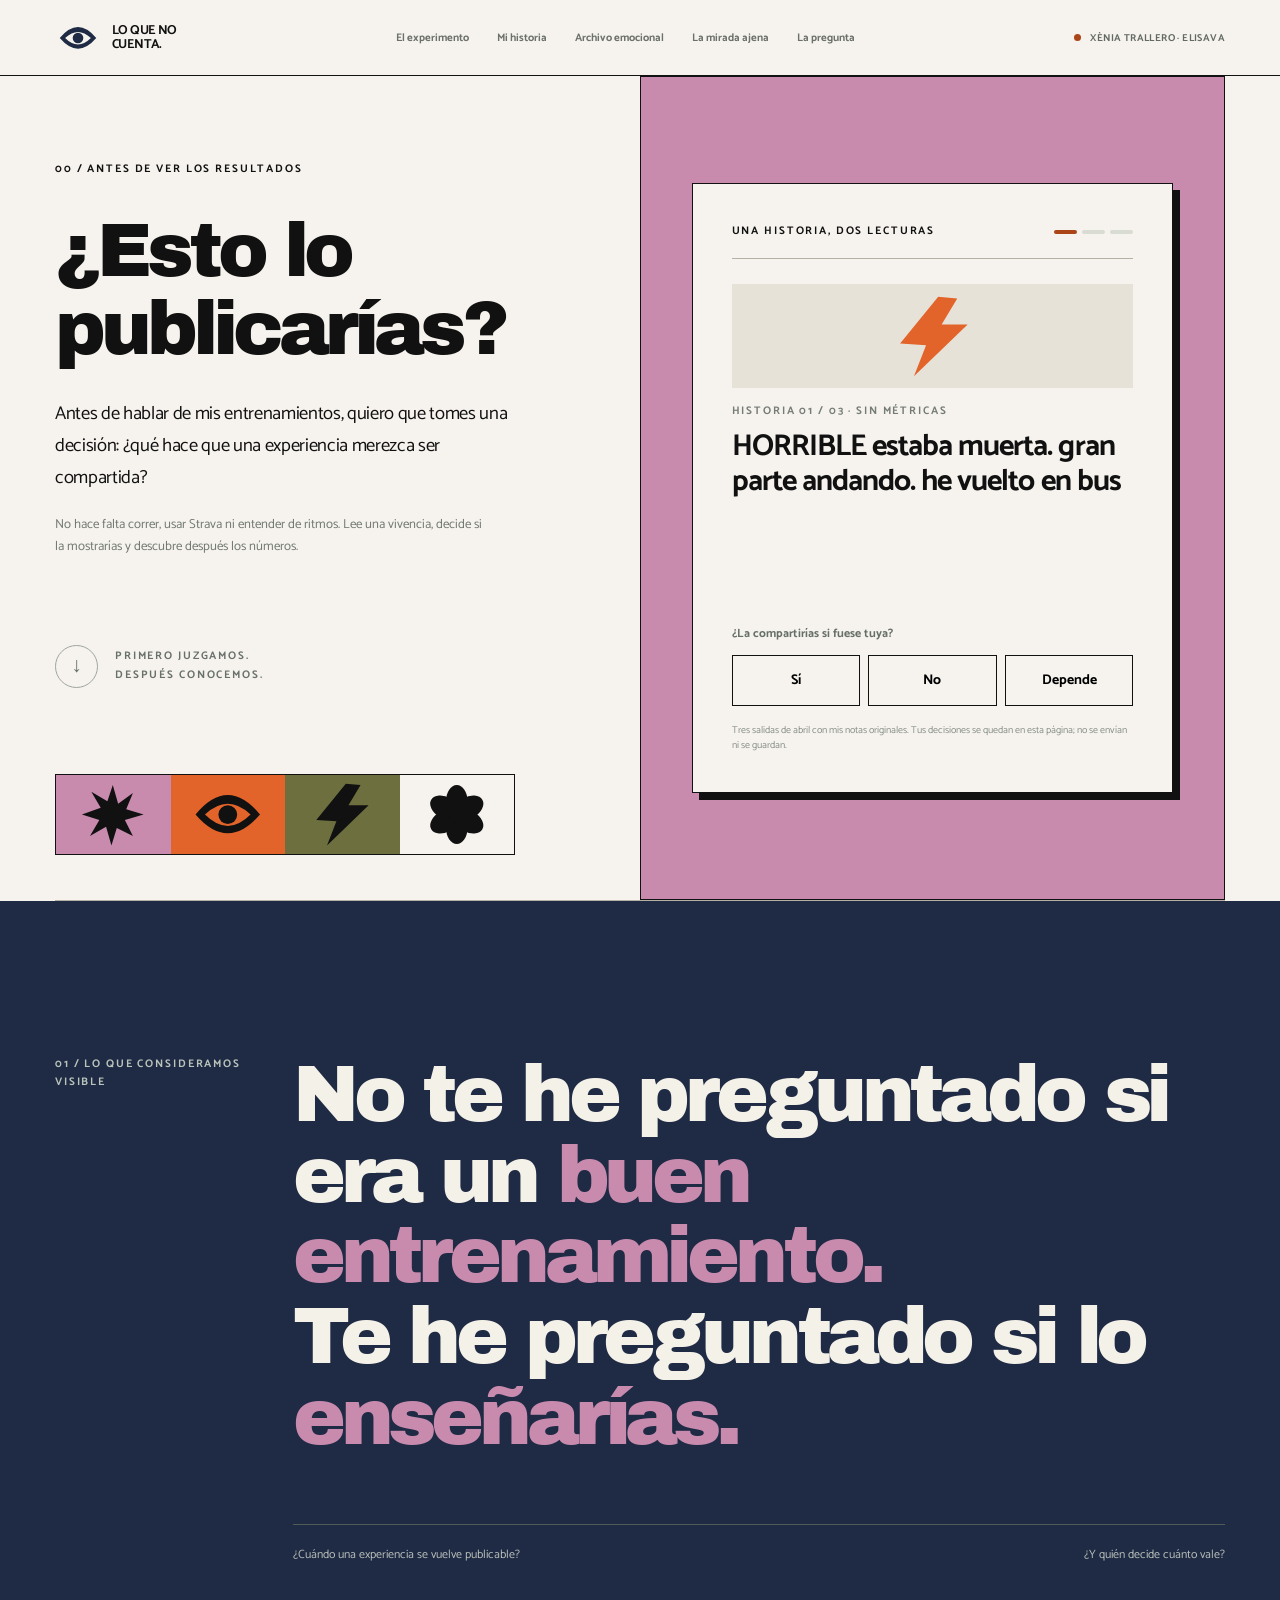
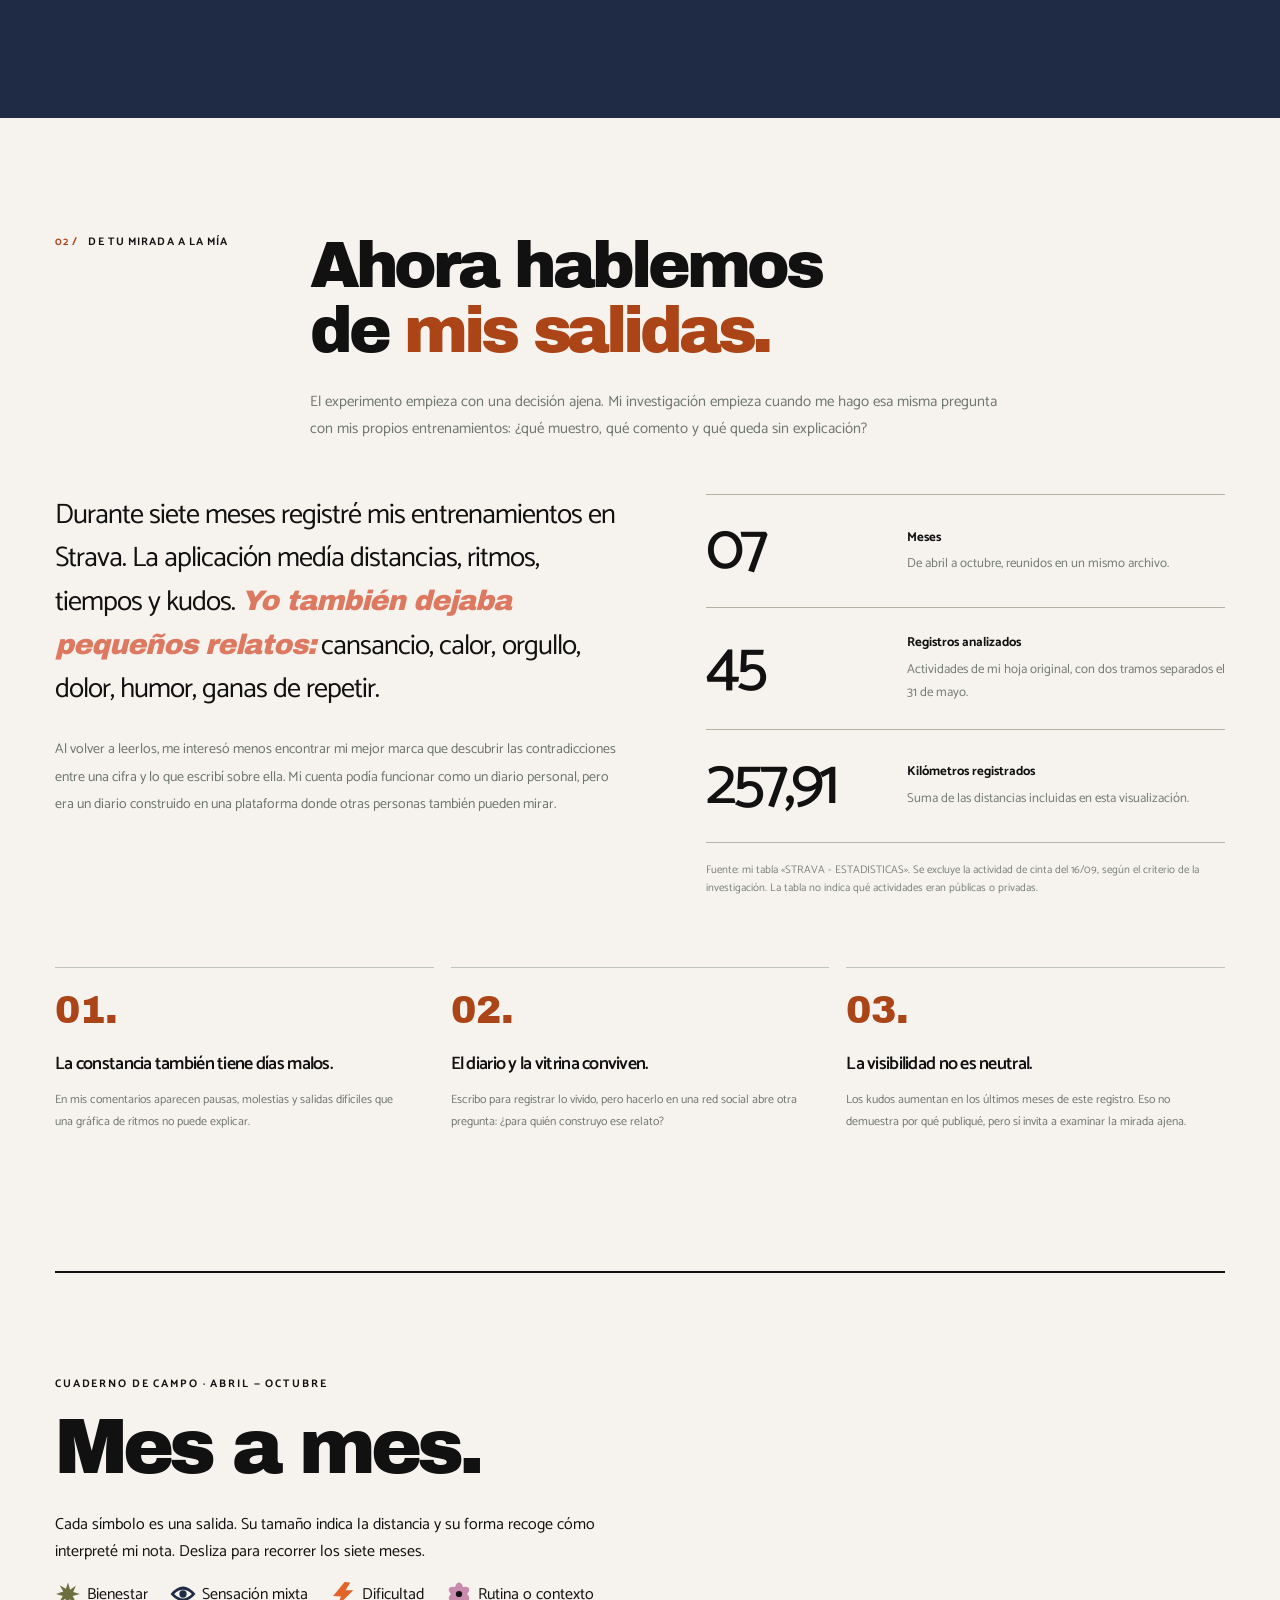
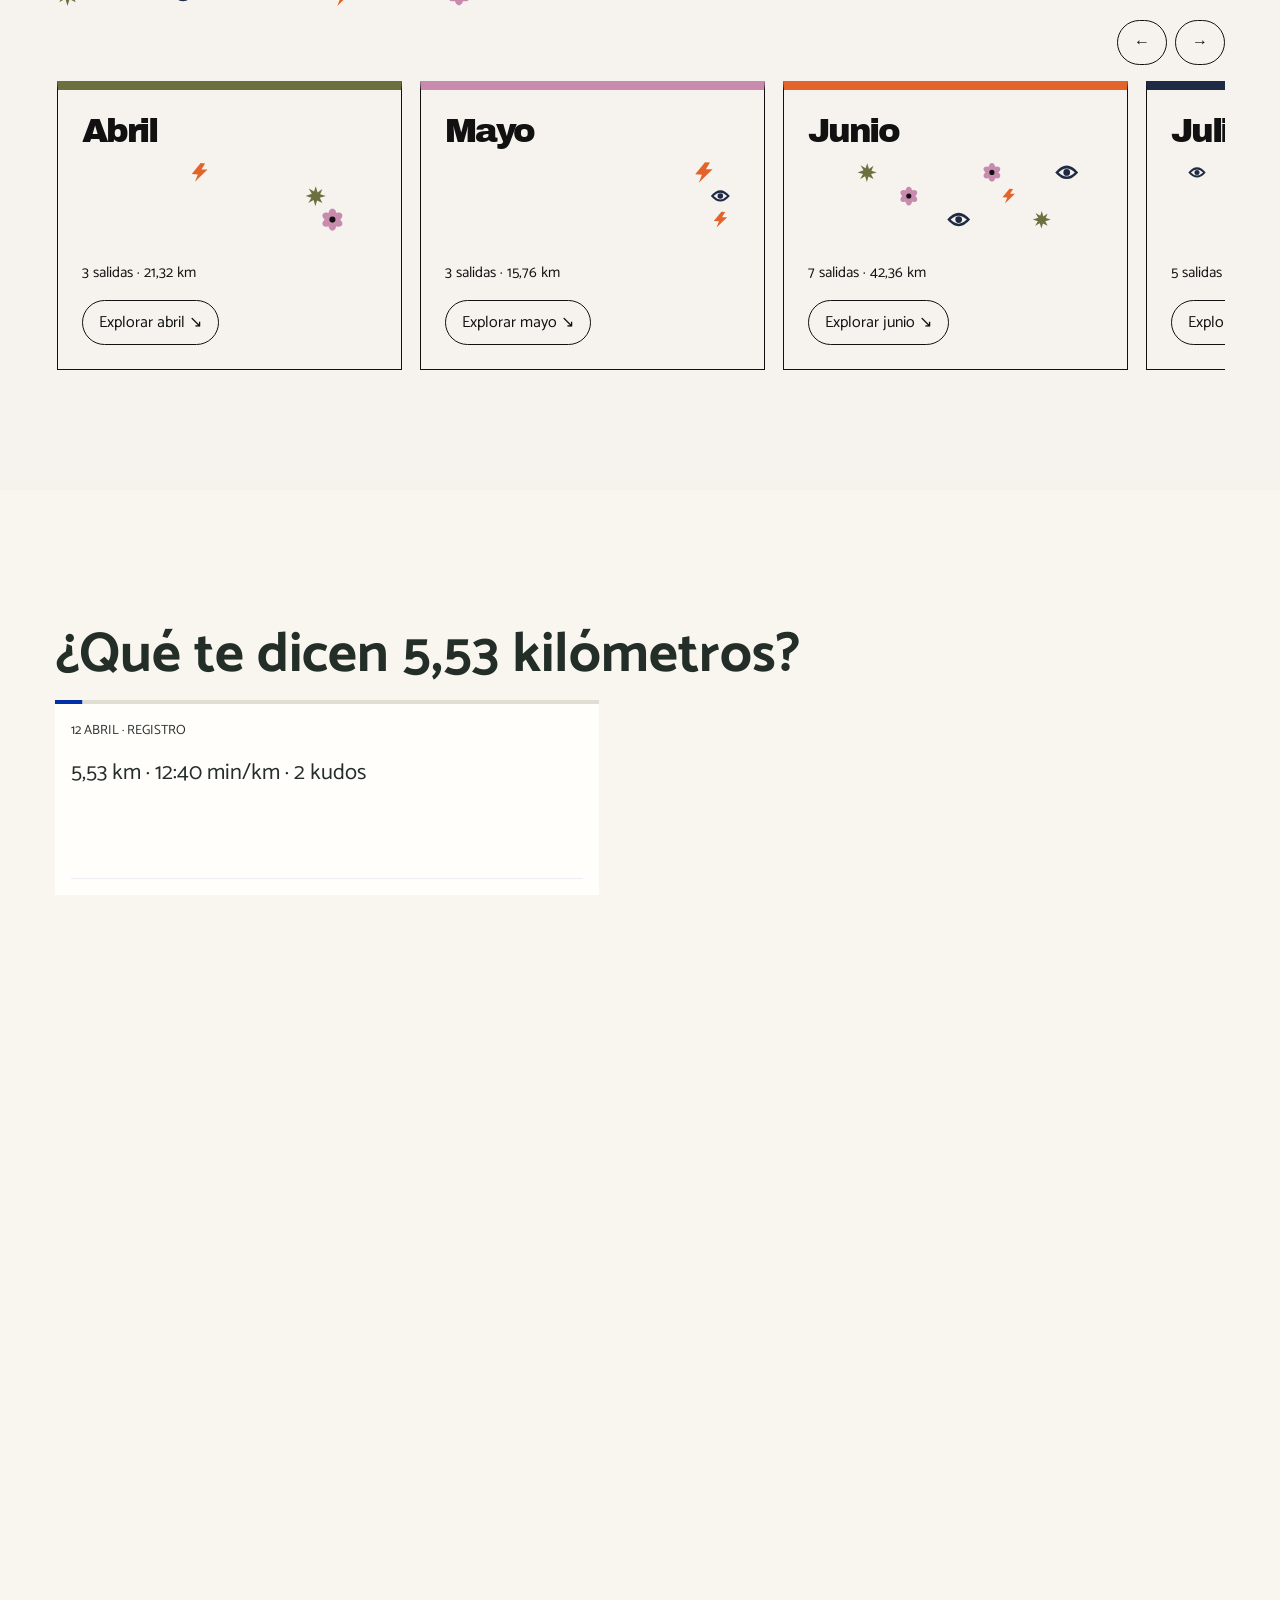
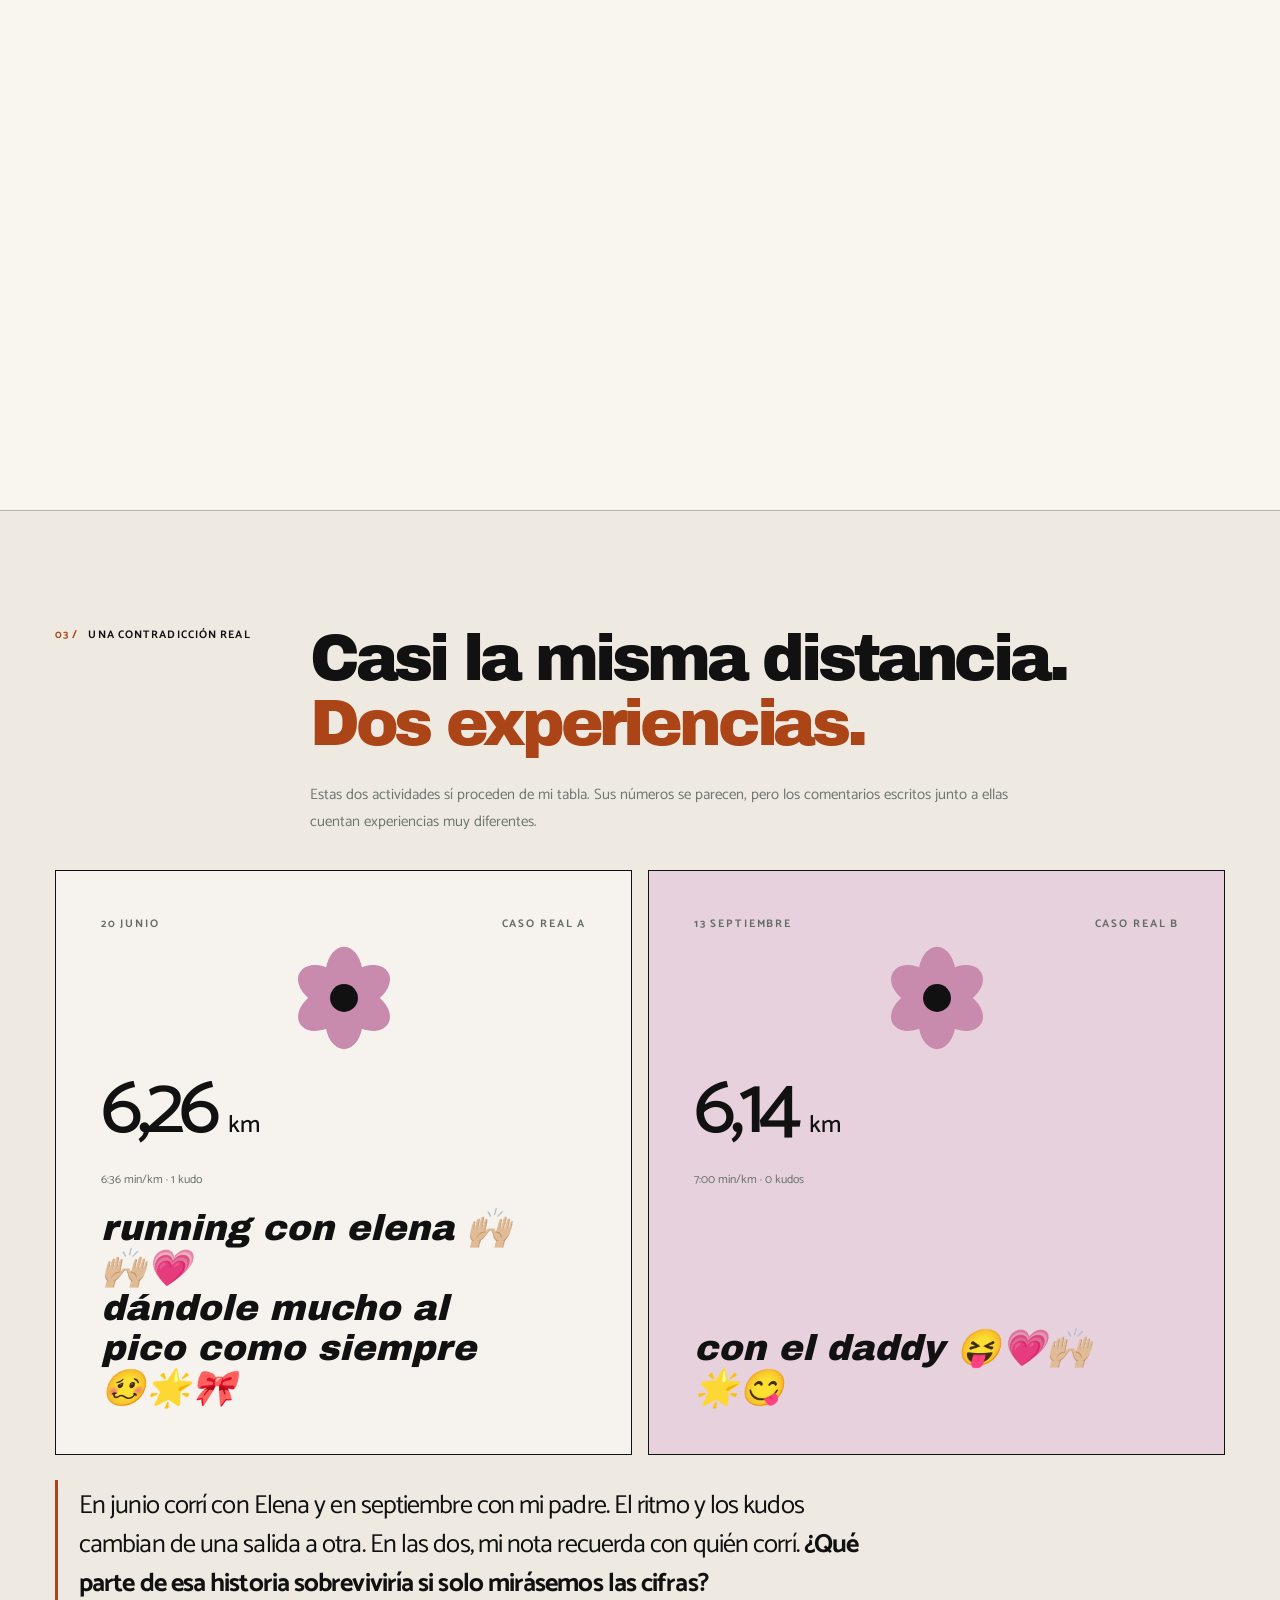
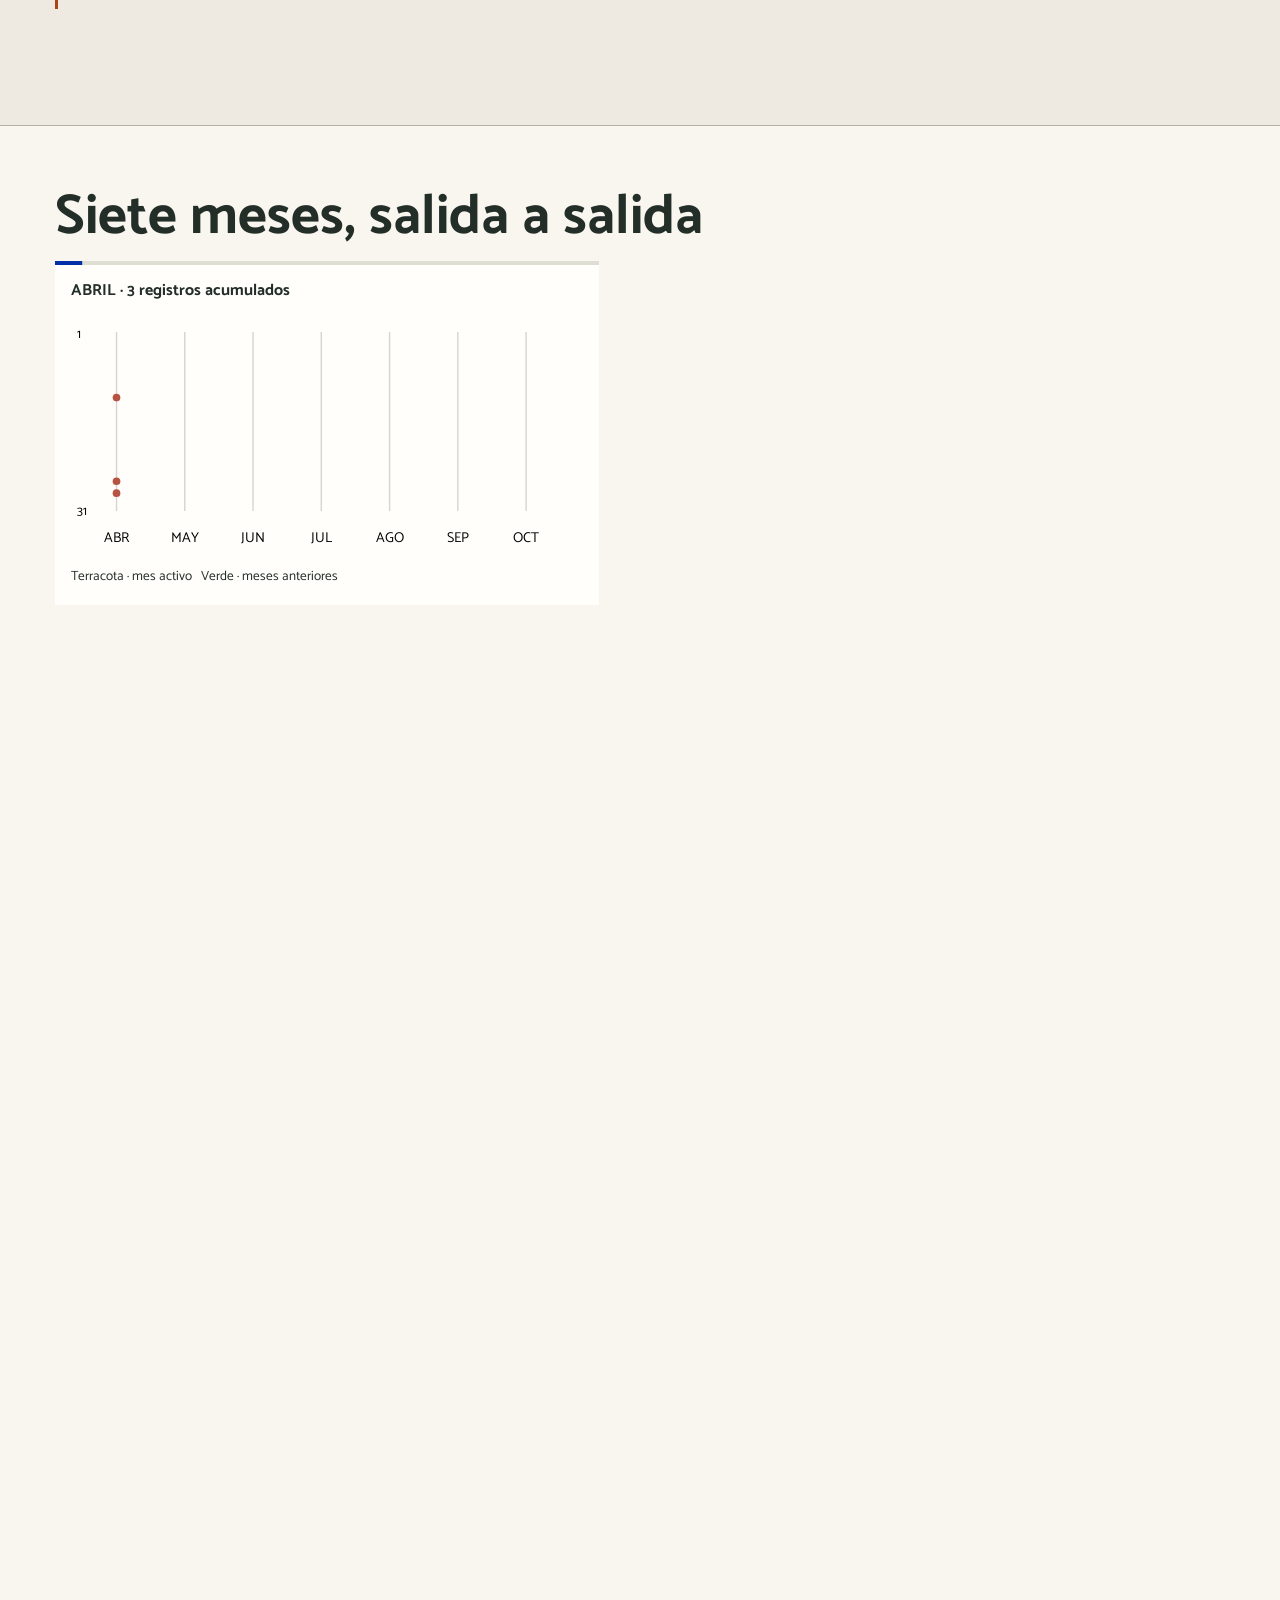
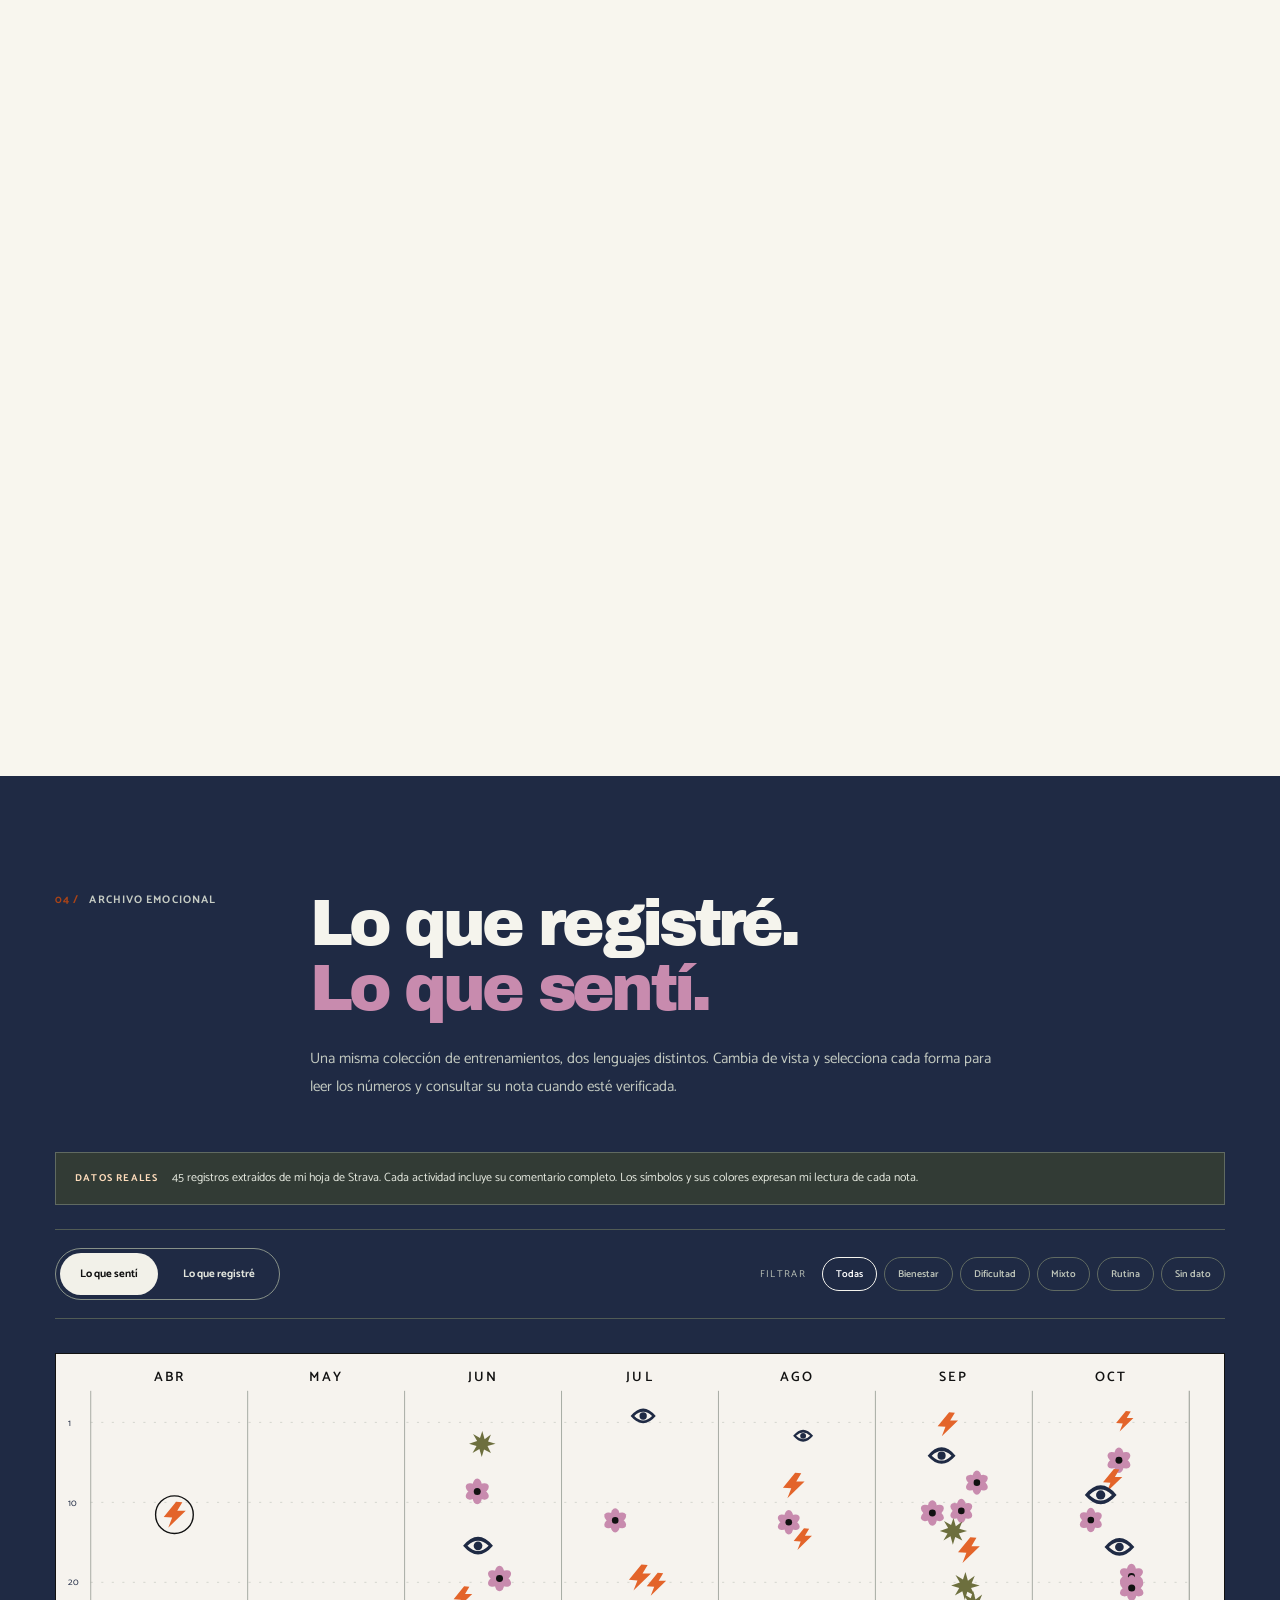
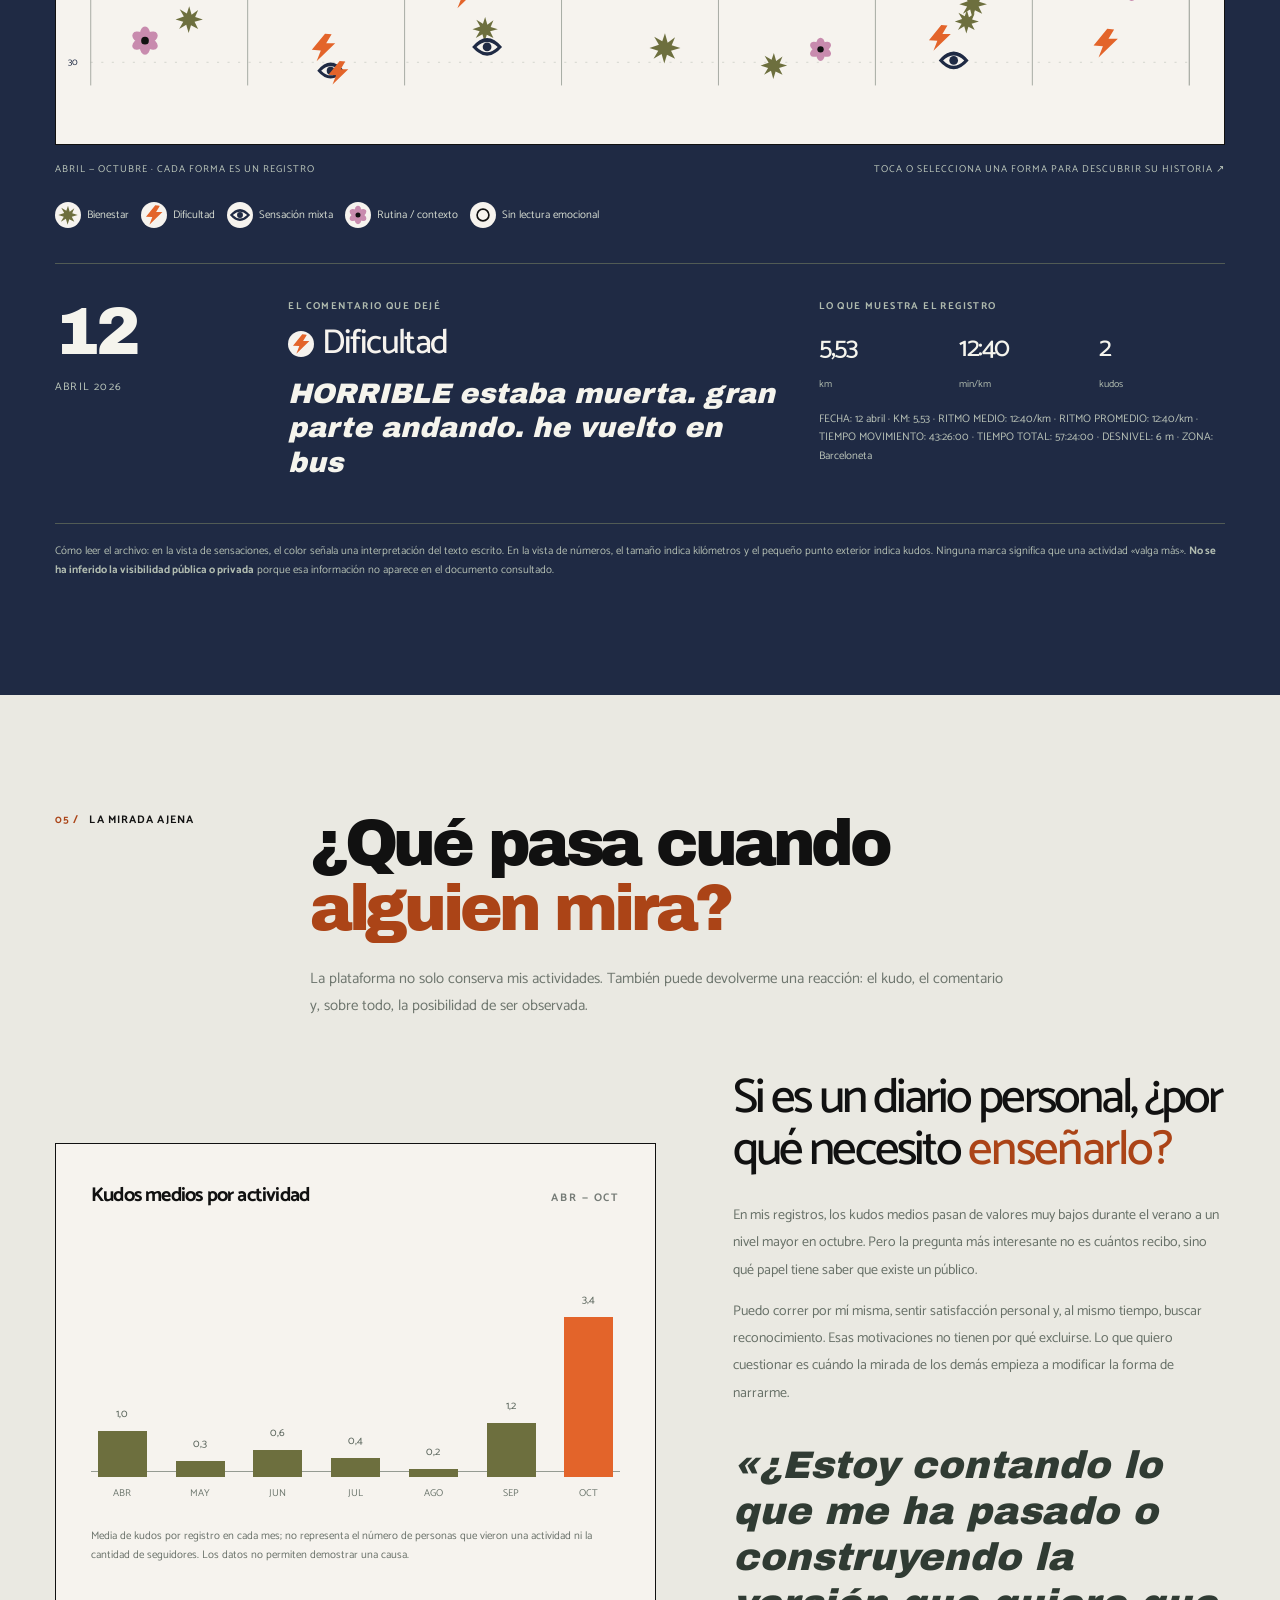
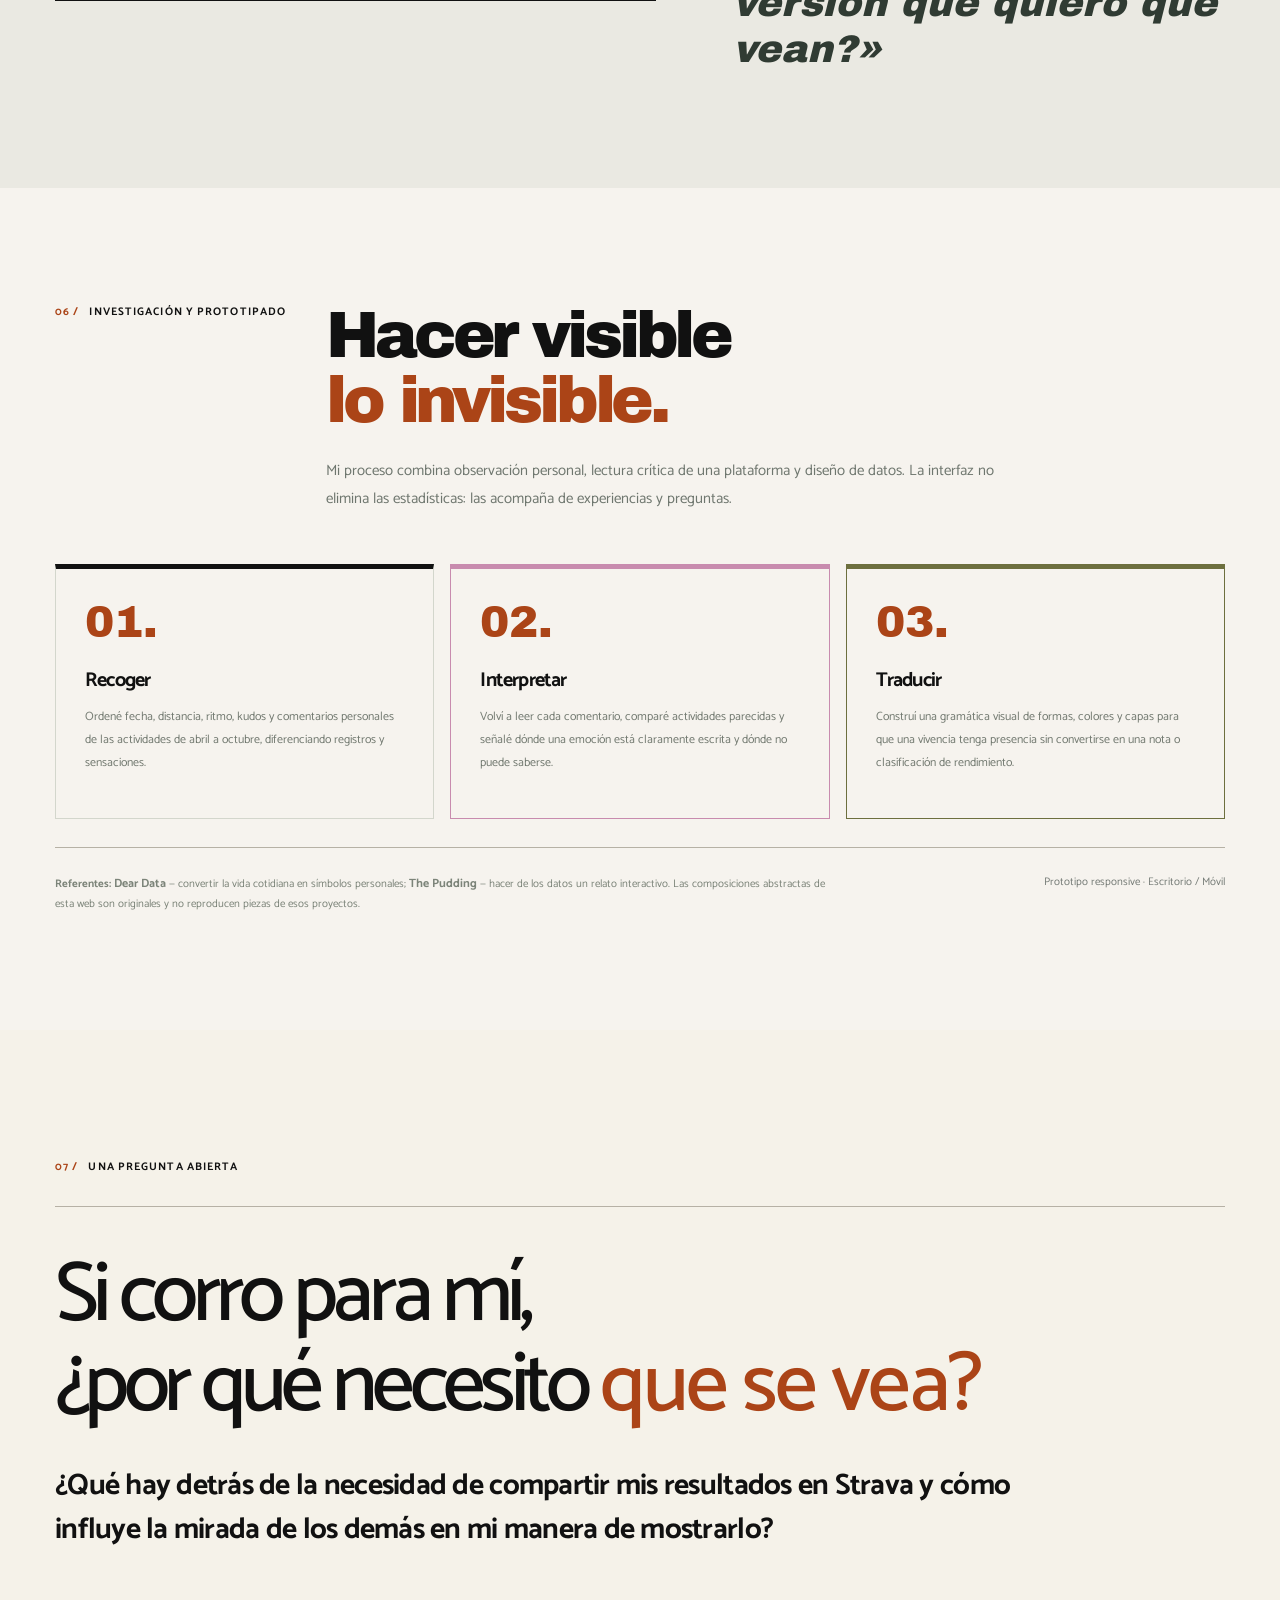
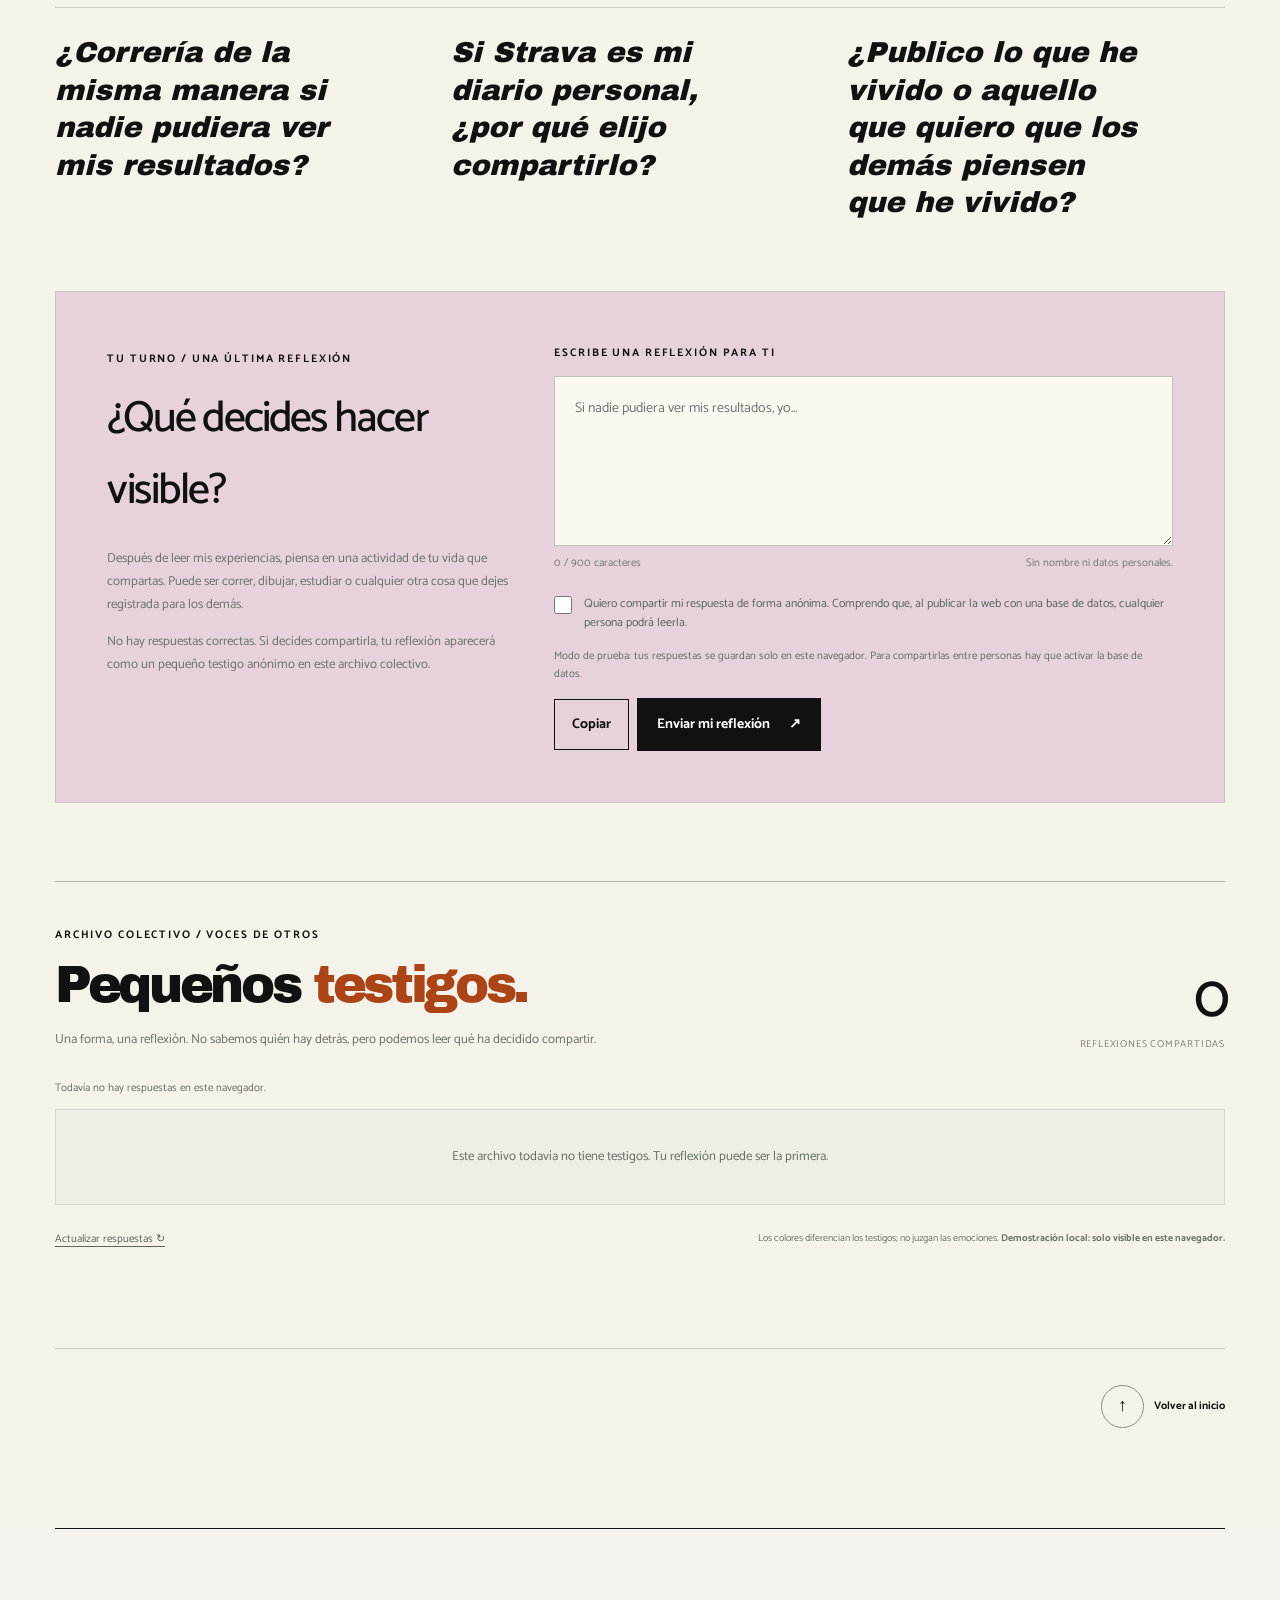
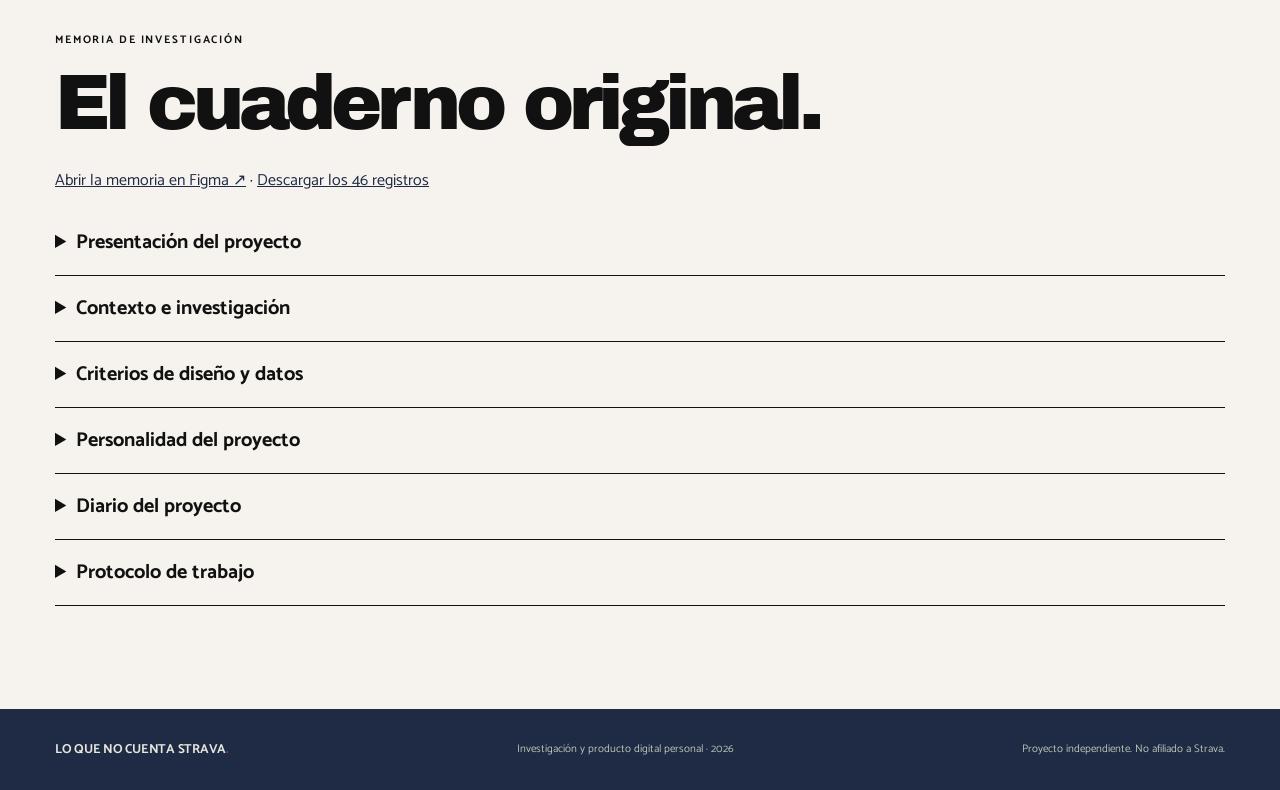
==== commit 0e7caf1d: "Publicar LO QUE NO CUENTA STRAVA en su dirección definitiva" ====
--- a/Lo_que_no_cuenta_Strava.html
+++ b/Lo_que_no_cuenta_Strava.html
@@ -5,7 +5,7 @@
   <meta name="viewport" content="width=device-width, initial-scale=1">
   <meta name="theme-color" content="#F6F3EE">
   <meta name="description" content="Lo que no cuenta Strava: una experiencia interactiva sobre qué entrenamientos decidimos mostrar y qué sentimos al correr.">
-  <title>¿Esto lo publicarías? — Lo que no cuenta Strava</title>
+  <title>LO QUE NO CUENTA STRAVA</title>
 <style>@font-face{font-family:Catamaran;src:url([data-uri]) format('truetype');font-weight:100 900;font-display:swap}
     :root{--paper:#f7f5f0;--cream:#eeece4;--white:#fffefa;--ink:#272c29;--muted:#757b76;--line:#d8dad2;--coral:#E3642A;--blue:#8ab1d0;--green:#9fb89a;--lilac:#b5a9c7;--mustard:#d9bd7c;--dark:#272d2b;--darkLine:#515b55;--sans:'Catamaran',Arial,sans-serif;--serif:'Instrument Serif',Georgia,serif}
     *{box-sizing:border-box}html{scroll-behavior:smooth;scroll-padding-top:77px}body{margin:0;background:var(--paper);color:var(--ink);font-family:var(--sans);-webkit-font-smoothing:antialiased}button,textarea{font:inherit}button{cursor:pointer}a{color:inherit}a:hover{color:#d96d55}button:focus-visible,a:focus-visible,textarea:focus-visible,[role=button]:focus-visible{outline:3px solid var(--coral);outline-offset:4px}::selection{background:var(--mustard);color:var(--ink)}[hidden]{display:none!important}
@@ -261,6 +261,29 @@
 OTHER DEALINGS IN THE FONT SOFTWARE.
 
 </script>
+<style>
+.loop-track { height:180vh; background:#f8f6ee; color:#242e29; }
+.loop-track[hidden] { display:none; }
+#scroll-meses { height:250vh; }
+.loop-stage { position:sticky; top:12vh; padding-block:4vh; display:grid; align-content:center; justify-items:start; gap:.8rem; min-height:60vh; }
+.loop-stage h2 {font-size:clamp(1.7rem,4.5vw,3.5rem);line-height:1.1;margin:0;}
+.loop-stage p {margin:0;}
+.loop-card {width:min(100%,34rem);background:#fffefa;border-top:4px solid #002fa7;padding:1rem;}
+#loop-metrics {font-size:1.4rem;margin:.7rem 0;}
+#loop-note-box {background:rgba(0,47,167,.12);padding:.7rem;clip-path:inset(0 0 100% 0);}
+#loop-note {white-space:pre-wrap;overflow-wrap:anywhere;}
+#loop-chart {width:min(100%,36rem);max-height:40vh;}
+
+.loop-stage {font-family:Catamaran,sans-serif;top:max(76px,10vh);}
+.loop-card {border:0;position:relative;}
+.loop-meter {position:absolute;top:0;left:0;right:0;height:4px;background:#deded2;}
+.loop-meter::before {content:"";display:block;width:100%;height:100%;background:#002fa7;transform-origin:left;transform:scaleX(var(--recorrido,.05));}
+.loop-reveal {overflow:hidden;}
+#loop-note-box {clip-path:none;transform:translateY(calc((1 - var(--nota, 0)) * 100%));}
+#loop-chart {display:block;width:100%;margin-block:.5rem;}
+#loop-month {font-weight:700;}
+
+</style>
 </head>
 <body><svg width="0" height="0" aria-hidden="true" style="position:absolute"><defs><g id="sign-agradable" fill="currentColor"><path d="M0-22 4-8 15-16 10-4 23 0 9 4 15 16 3 10-1 23-5 9-17 16-10 4-23 0-9-5-16-17-4-10Z"/></g><g id="sign-mixto" fill="currentColor"><path fill-rule="evenodd" d="M-24 0Q0-29 24 0Q0 28-24 0ZM-17 0Q0 17 17 0Q0-16-17 0Z"/><circle r="7"/></g><g id="sign-dificil" fill="currentColor"><path d="M3-23-19 4-4 5-11 23 20-7 5-7 14-22Z"/></g><g id="sign-neutro" fill="currentColor"><ellipse cy="-10" rx="8" ry="12" transform="rotate(0)"/><ellipse cy="-10" rx="8" ry="12" transform="rotate(60)"/><ellipse cy="-10" rx="8" ry="12" transform="rotate(120)"/><ellipse cy="-10" rx="8" ry="12" transform="rotate(180)"/><ellipse cy="-10" rx="8" ry="12" transform="rotate(240)"/><ellipse cy="-10" rx="8" ry="12" transform="rotate(300)"/><circle r="6" fill="#111111"/></g><g id="sign-sin_registro" fill="currentColor"><circle r="14" fill="none" stroke="currentColor" stroke-width="4"/></g></defs></svg>
 <header class="topbar">
@@ -313,7 +336,8 @@
     <div class="observations"><article class="observation"><span class="count">01.</span><h3>La constancia también tiene días malos.</h3><p>En mis comentarios aparecen pausas, molestias y salidas difíciles que una gráfica de ritmos no puede explicar.</p></article><article class="observation"><span class="count">02.</span><h3>El diario y la vitrina conviven.</h3><p>Escribo para registrar lo vivido, pero hacerlo en una red social abre otra pregunta: ¿para quién construyo ese relato?</p></article><article class="observation"><span class="count">03.</span><h3>La visibilidad no es neutral.</h3><p>Los kudos aumentan en los últimos meses de este registro. Eso no demuestra por qué publiqué, pero sí invita a examinar la mirada ajena.</p></article></div>
   </div></section>
 
-  <section class="wrap monthly" id="meses"><div class="eyebrow">Cuaderno de campo · Abril — Octubre</div><h2 class="display">Mes a <em class="serif">mes.</em></h2><p>Cada símbolo es una salida. Su tamaño indica la distancia y su forma recoge cómo interpreté mi nota. Desliza para recorrer los siete meses.</p><div class="signkey" aria-label="Leyenda de sensaciones"><span><svg aria-hidden="true" viewBox="-25 -25 50 50" style="color:#6D6F3E"><use href="#sign-agradable"/></svg>Bienestar</span><span><svg aria-hidden="true" viewBox="-25 -25 50 50" style="color:#1F2A44"><use href="#sign-mixto"/></svg>Sensación mixta</span><span><svg aria-hidden="true" viewBox="-25 -25 50 50" style="color:#E3642A"><use href="#sign-dificil"/></svg>Dificultad</span><span><svg aria-hidden="true" viewBox="-25 -25 50 50" style="color:#C88BAE"><use href="#sign-neutro"/></svg>Rutina o contexto</span></div><div class="monthnav"><button type="button" id="backMonth" aria-label="Mes anterior">←</button><button type="button" id="nextMonth" aria-label="Mes siguiente">→</button></div><div class="monthtrack" id="monthTrack" tabindex="0" aria-label="Cronología de entrenamientos"></div></section><section class="section duel" id="dos-caras" aria-labelledby="duelTitle"><div class="wrap">
+  <section class="wrap monthly" id="meses"><div class="eyebrow">Cuaderno de campo · Abril — Octubre</div><h2 class="display">Mes a <em class="serif">mes.</em></h2><p>Cada símbolo es una salida. Su tamaño indica la distancia y su forma recoge cómo interpreté mi nota. Desliza para recorrer los siete meses.</p><div class="signkey" aria-label="Leyenda de sensaciones"><span><svg aria-hidden="true" viewBox="-25 -25 50 50" style="color:#6D6F3E"><use href="#sign-agradable"/></svg>Bienestar</span><span><svg aria-hidden="true" viewBox="-25 -25 50 50" style="color:#1F2A44"><use href="#sign-mixto"/></svg>Sensación mixta</span><span><svg aria-hidden="true" viewBox="-25 -25 50 50" style="color:#E3642A"><use href="#sign-dificil"/></svg>Dificultad</span><span><svg aria-hidden="true" viewBox="-25 -25 50 50" style="color:#C88BAE"><use href="#sign-neutro"/></svg>Rutina o contexto</span></div><div class="monthnav"><button type="button" id="backMonth" aria-label="Mes anterior">←</button><button type="button" id="nextMonth" aria-label="Mes siguiente">→</button></div><div class="monthtrack" id="monthTrack" tabindex="0" aria-label="Cronología de entrenamientos"></div></section><section id="scroll-nota" class="loop-track" hidden aria-labelledby="loop-note-title"><div class="loop-stage wrap"><h2 id="loop-note-title">¿Qué te dicen <span id="loop-km"></span> kilómetros?</h2><div class="loop-card"><div class="loop-meter" aria-hidden="true"></div><small>12 ABRIL · REGISTRO</small><p id="loop-metrics"></p><div class="loop-reveal"><div id="loop-note-box"><span>MI NOTA</span><p id="loop-note"></p></div></div></div></div></section>
+<section class="section duel" id="dos-caras" aria-labelledby="duelTitle"><div class="wrap">
     <div class="section-head"><div class="index-label"><strong>03 /</strong> Una contradicción real</div><div><h2 class="display" id="duelTitle">Casi la misma distancia.<br><em class="serif">Dos experiencias.</em></h2><p>Estas dos actividades sí proceden de mi tabla. Sus números se parecen, pero los comentarios escritos junto a ellas cuentan experiencias muy diferentes.</p></div></div>
     <div class="duel-grid"><article class="duel-card" data-fecha="2026-06-20"><div class="duel-top"><span class="eyebrow">20 junio</span><span class="eyebrow">Caso real A</span></div><div class="duel-art"><svg viewBox="0 0 400 140" aria-hidden="true"><path d="M16 95 C49 33 76 119 125 55 S194 126 247 62 S319 128 381 40" fill="none" stroke="#8ab1d0" stroke-width="9" stroke-linecap="round"/><path d="M16 35 C70 107 102 21 151 76 S279 8 386 98" fill="none" stroke="#303c38" stroke-width="2" stroke-dasharray="4 8"/></svg></div><div class="distance"><span class="km-valor">—</span> <small>km</small></div><div class="duel-under">—</div><blockquote></blockquote></article>
       <article class="duel-card second" data-fecha="2026-09-13"><div class="duel-top"><span class="eyebrow">13 septiembre</span><span class="eyebrow">Caso real B</span></div><div class="duel-art"><svg viewBox="0 0 400 140" aria-hidden="true"><path d="M18 92 C65 95 78 43 123 68 S213 99 254 57 S334 52 383 36" fill="none" stroke="#e88a71" stroke-width="10" stroke-linecap="round"/><path d="M20 103 C91 135 168 109 213 116 S328 104 376 84" fill="none" stroke="#9bb598" stroke-width="5" stroke-linecap="round"/></svg></div><div class="distance"><span class="km-valor">—</span> <small>km</small></div><div class="duel-under">—</div><blockquote></blockquote></article></div>
@@ -321,7 +345,8 @@
 
   </div></section>
 
-  <section class="section archive" id="archivo" aria-labelledby="archiveTitle"><div class="wrap">
+  <section id="scroll-meses" class="loop-track" hidden aria-labelledby="loop-month-title"><div class="loop-stage wrap"><h2 id="loop-month-title">Siete meses, salida a salida</h2><div class="loop-card"><div class="loop-meter" aria-hidden="true"></div><p id="loop-month"></p><svg id="loop-chart" viewBox="0 0 360 170" role="img" aria-label="Calendario de abril a octubre. Cada punto representa una salida."></svg><small>Terracota · mes activo &nbsp; Verde · meses anteriores</small></div></div></section>
+<section class="section archive" id="archivo" aria-labelledby="archiveTitle"><div class="wrap">
     <div class="section-head"><div class="index-label"><strong>04 /</strong> Archivo emocional</div><div><h2 class="display" id="archiveTitle">Lo que registré.<br><em class="serif">Lo que sentí.</em></h2><p>Una misma colección de entrenamientos, dos lenguajes distintos. Cambia de vista y selecciona cada forma para leer los números y consultar su nota cuando esté verificada.</p></div></div>
     <div class="data-banner"><span class="badge">Datos reales</span><span><span id="archiveCount">—</span> registros extraídos de mi hoja de Strava. Cada actividad incluye su comentario completo. Los símbolos y sus colores expresan mi lectura de cada nota.</span></div>
     <div class="archive-toolbar"><div class="switches" role="group" aria-label="Elegir la capa de visualización"><button type="button" id="viewFeeling" aria-pressed="true">Lo que sentí</button><button type="button" id="viewPosted" aria-pressed="false">Lo que registré</button></div><div class="filters" role="group" aria-label="Filtrar por interpretación del comentario"><span>Filtrar</span><button type="button" data-filter="todas" aria-pressed="true">Todas</button><button type="button" data-filter="agradable" aria-pressed="false">Bienestar</button><button type="button" data-filter="dificil" aria-pressed="false">Dificultad</button><button type="button" data-filter="mixto" aria-pressed="false">Mixto</button><button type="button" data-filter="neutro" aria-pressed="false">Rutina</button><button type="button" data-filter="sin_registro" aria-pressed="false">Sin dato</button></div></div>
@@ -792,7 +817,63 @@
   svg.setAttribute('viewBox','-25 -25 50 50'); svg.setAttribute('aria-hidden','true');
   stamp(svg,key,0,0,23); return svg;
 }
+function montarScrolls(registros) {
+  const nota = registros.find(r => r.fecha === '2026-04-12');
+  const ficha = $('scroll-nota');
+  const calendario = $('scroll-meses');
+  calendario.hidden = false;
+  if (nota) {
+    ficha.hidden = false;
+    $('loop-km').textContent = fmt(nota.km);
+    $('loop-metrics').textContent = fmt(nota.km) + ' km · ' + nota.ritmo + ' min/km · ' + (nota.kudos ?? '—') + ' kudos';
+    $('loop-note').textContent = nota.comentario;
+  }
+  const svg = $('loop-chart');
+  for (let mes = 0; mes < 7; mes++) {
+    const x = 32 + mes * 48;
+    E('line',{x1:x,y1:14,x2:x,y2:140,stroke:'#d6d5cf'},svg);
+    E('text',{x:x,y:162,'text-anchor':'middle','font-size':10},svg).textContent = mesesCortos[mes + 3];
+  }
+  E('text',{x:4,y:18,'font-size':9},svg).textContent='1';
+  E('text',{x:4,y:143,'font-size':9},svg).textContent='31';
+  const puntos = registros.map(r => {
+    const mes = Number(r.fecha.slice(5,7)) - 4;
+    const dia = Number(r.fecha.slice(-2));
+    const ajuste = r.tramo === 'ida' ? -3 : r.tramo === 'vuelta' ? 3 : 0;
+    return {mes, marca:E('circle',{cx:32+mes*48+ajuste,cy:14+(dia-1)*126/30,r:2.7},svg)};
+  });
+  function avance(seccion) {
+    const rect = seccion.getBoundingClientRect();
+    const tramo = Math.max(1,rect.height - window.innerHeight);
+    return Math.max(0,Math.min(1,-rect.top / tramo));
+  }
+  let mesAnterior = -1;
+  function actualizar() {
+    if (nota) {
+      const progreso = avance(ficha);
+      ficha.style.setProperty('--nota', progreso);
+      ficha.style.setProperty('--recorrido', Math.max(.05,progreso));
+    }
+    calendario.style.setProperty('--recorrido', Math.max(.05,avance(calendario)));
+    const mes = Math.round(avance(calendario)*6);
+    if (mes === mesAnterior) return;
+    mesAnterior = mes;
+    let total = 0;
+    for (const {marca,mes:indice} of puntos) {
+      marca.style.display = indice <= mes ? '' : 'none';
+      marca.setAttribute('fill',indice === mes ? '#b65342' : '#4b654f');
+      if (indice <= mes) total++;
+    }
+    $('loop-month').textContent = meses[mes+3] + ' · ' + total + ' registros acumulados';
+  }
+  window.addEventListener('scroll',actualizar,{passive:true});
+  window.addEventListener('resize',actualizar);
+  actualizar();
+}
+
+
 function iniciarDatos(registros) {
+  montarScrolls(registros);
   document.querySelectorAll('[data-fecha]').forEach(tarjeta => {
     const salida = registros.find(r => r.fecha === tarjeta.dataset.fecha);
     if (!salida) { tarjeta.hidden = true; return; }
